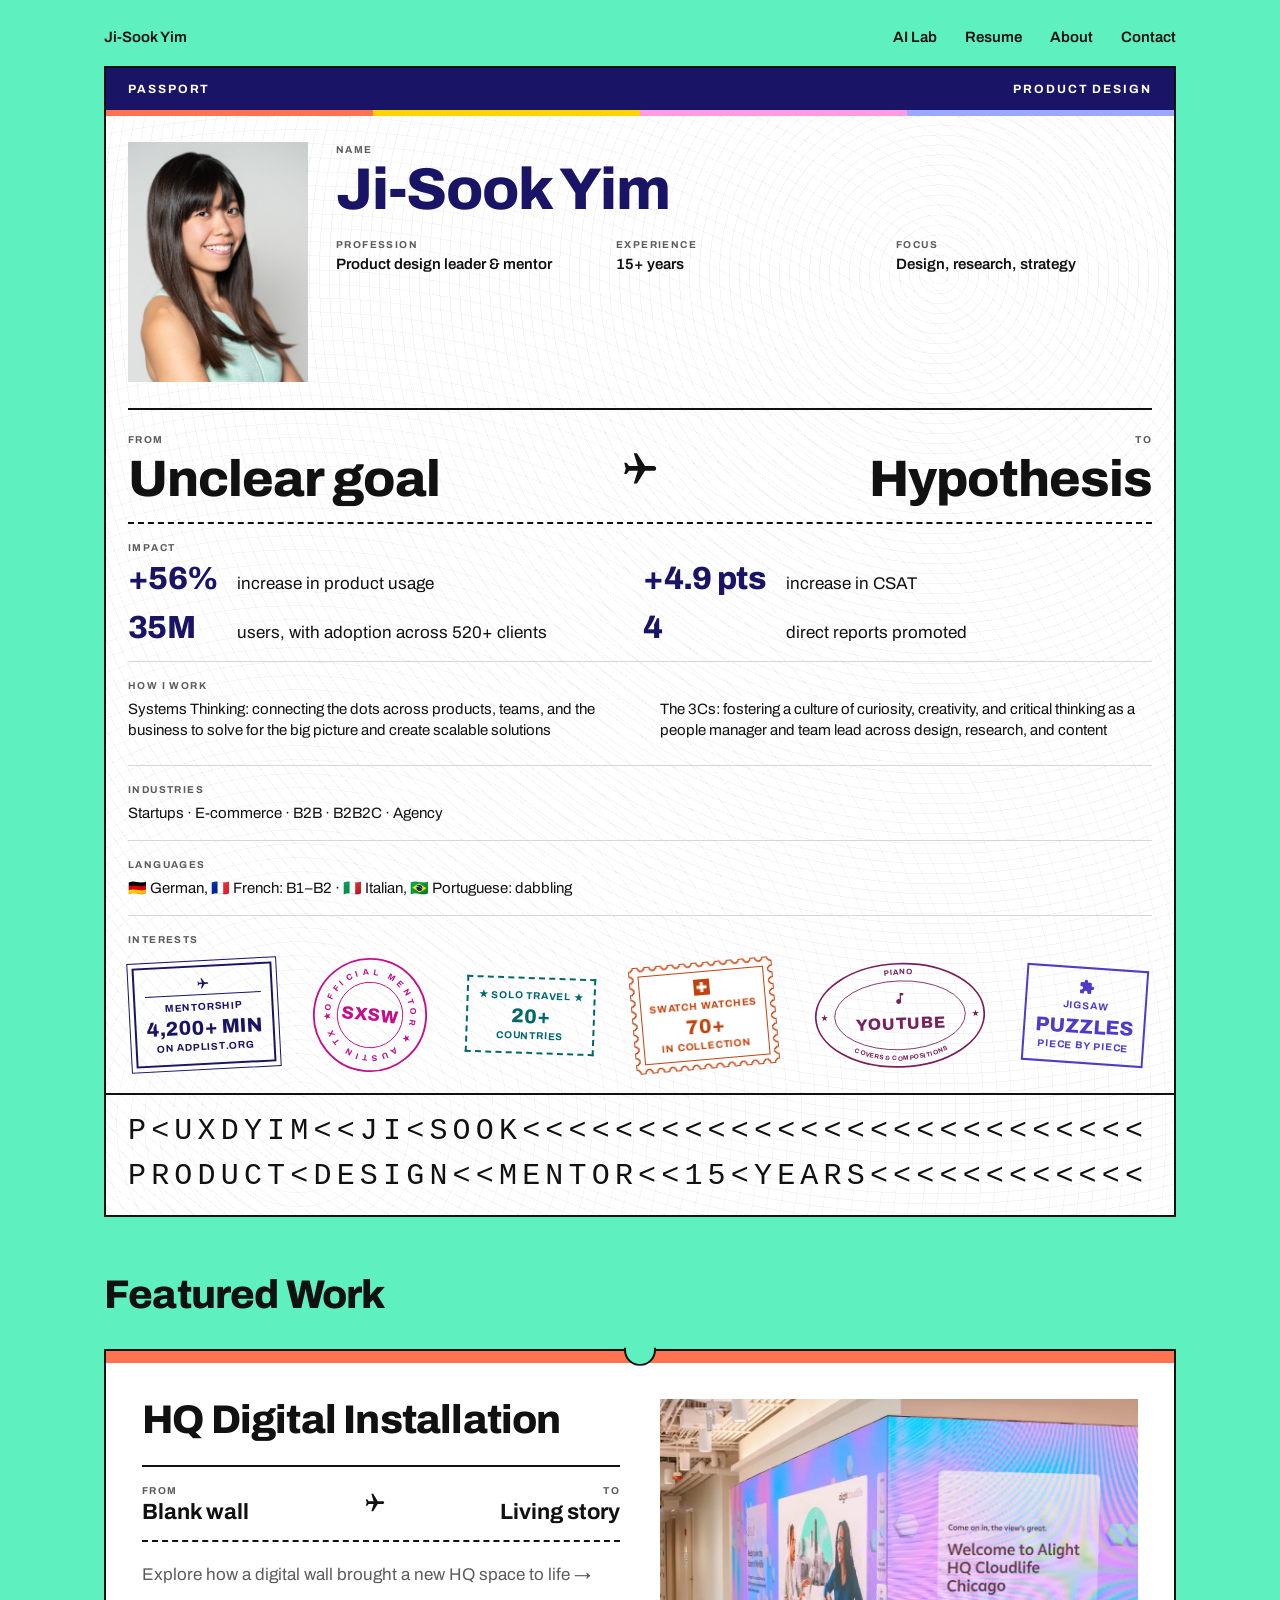
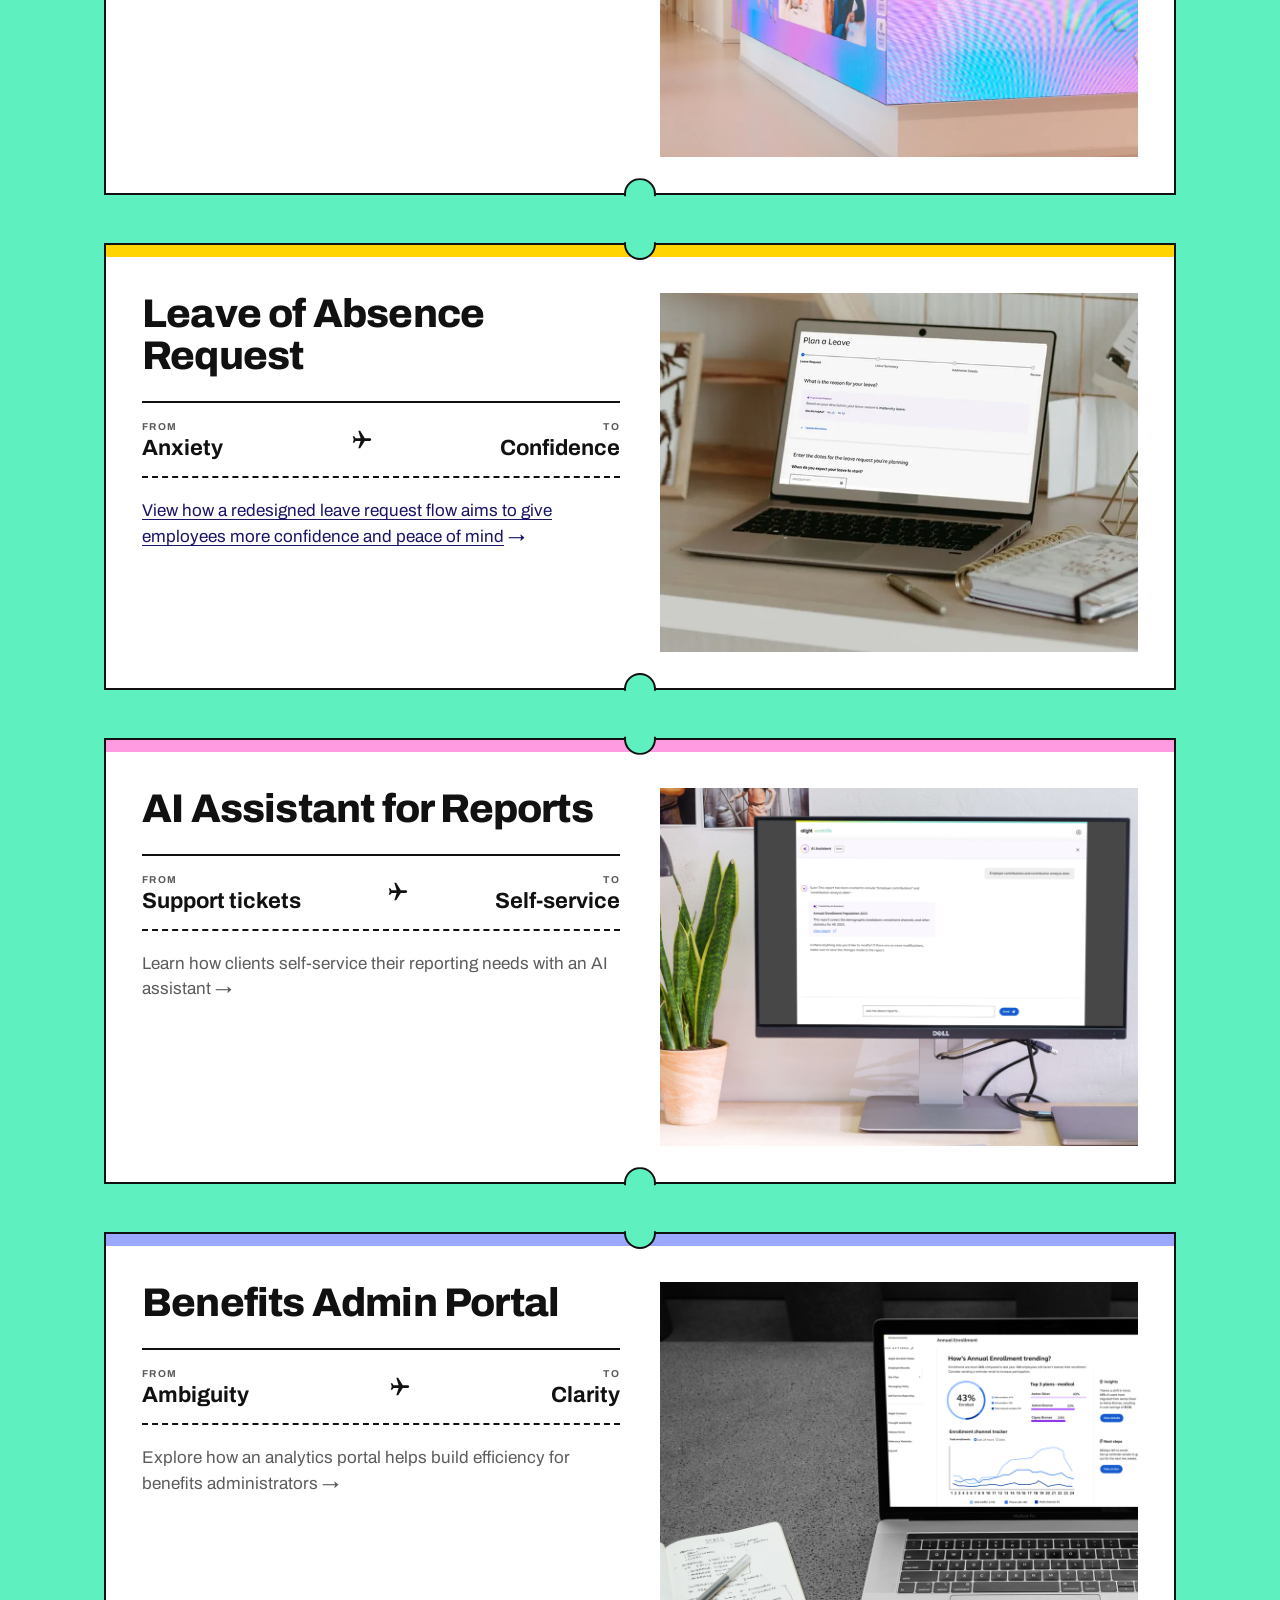
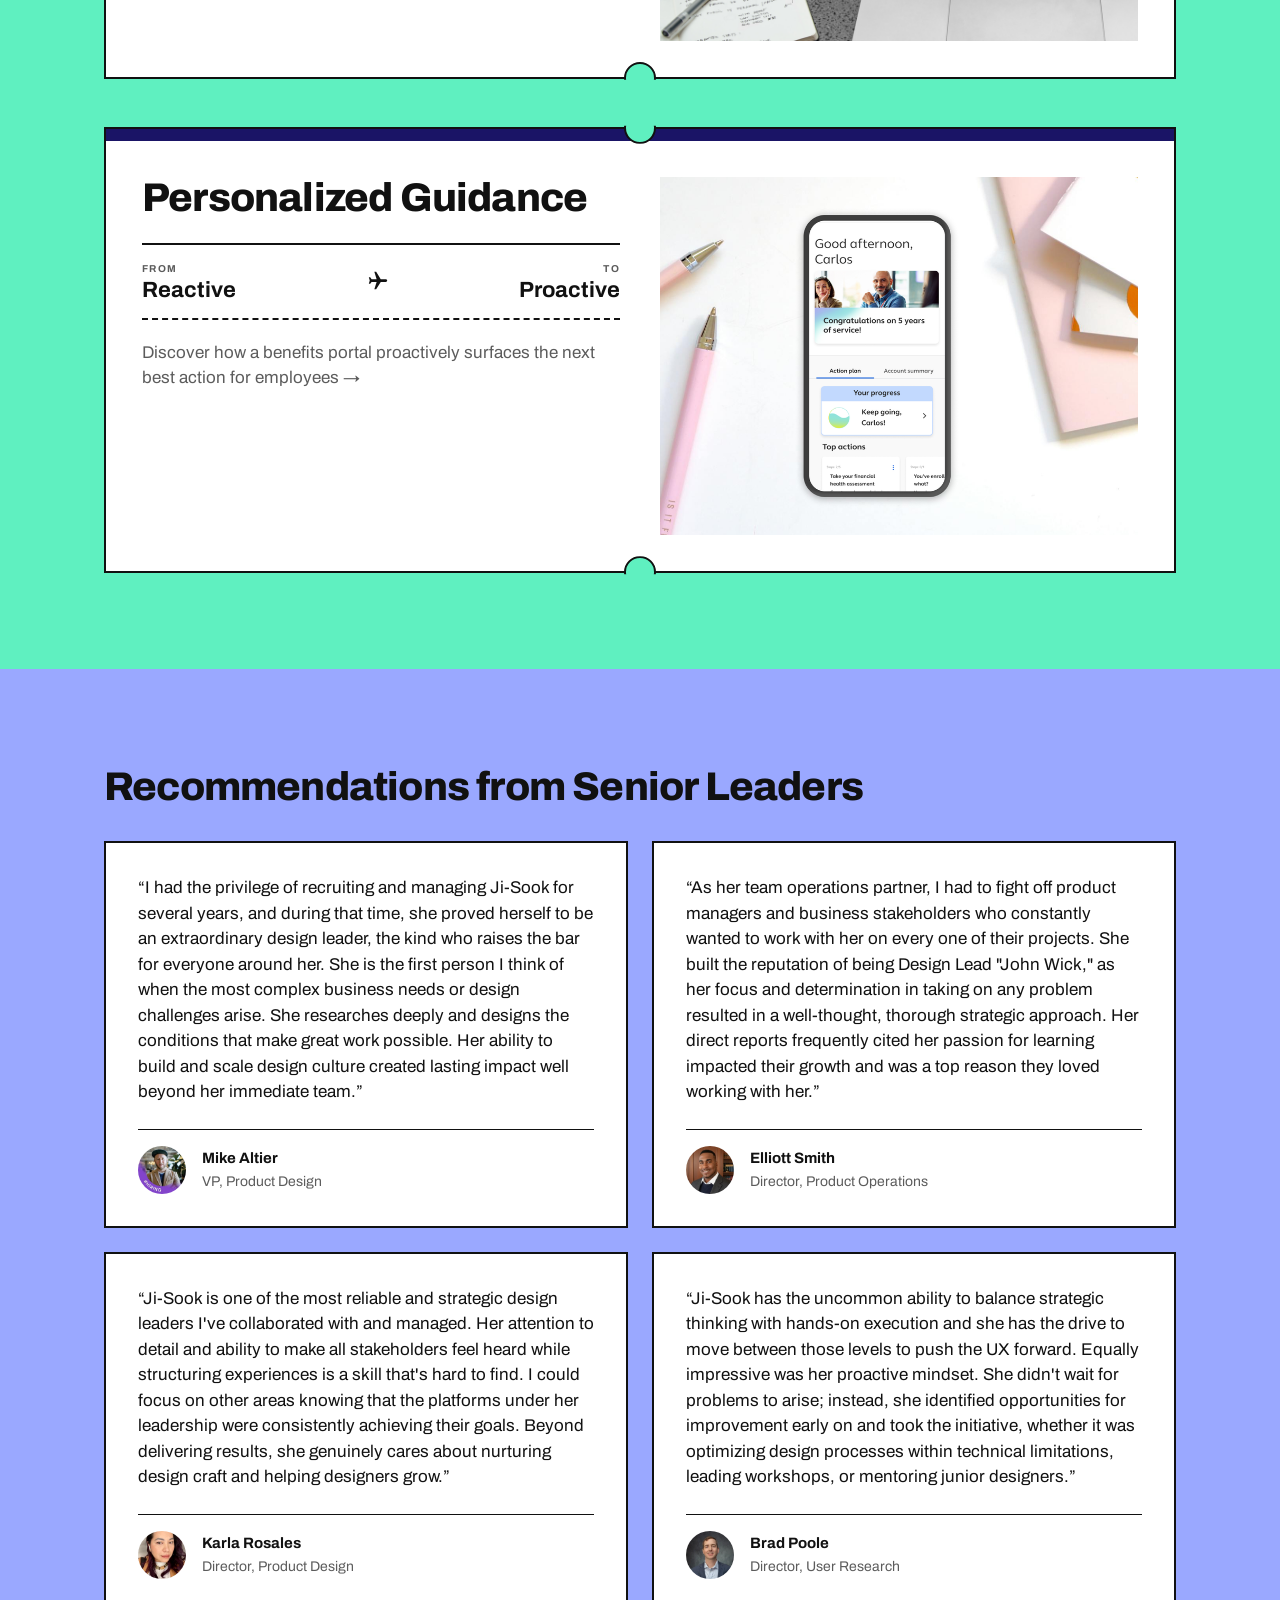
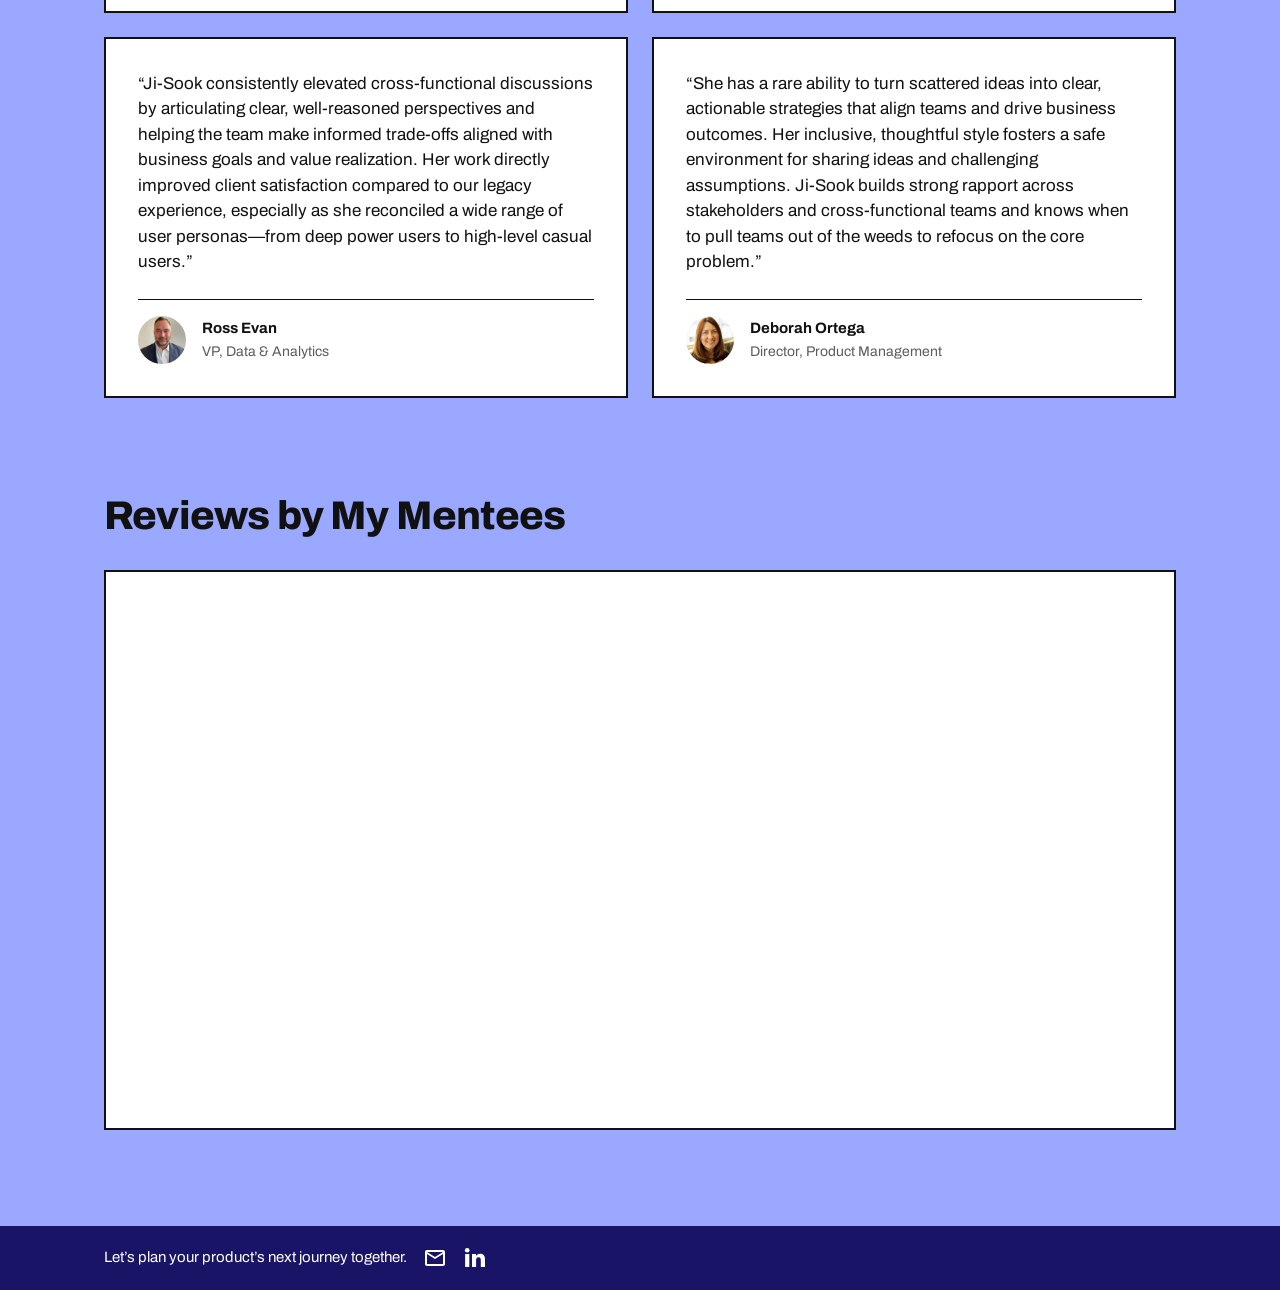
==== index.html @ a165e3b1 "Add Swiss index case study template with Leave of Absence page - Reusable template: one content file" ====
<!DOCTYPE html>
<html lang="en">
<head>
<meta charset="utf-8">
<meta name="viewport" content="width=device-width, initial-scale=1">
<title>Ji-Sook Yim | Product &amp; UX Design</title>
<link rel="preconnect" href="https://fonts.gstatic.com" crossorigin>
<link href="https://fonts.googleapis.com/css2?family=Archivo:wdth,wght@62..125,400..800&family=Caveat:wght@600;700&display=swap" rel="stylesheet">
<link rel="stylesheet" href="components/site.css?v=b699b522">
<link rel="stylesheet" href="components/boarding-pass.css?v=f0302952">
<link rel="stylesheet" href="components/hero.css?v=90e08546">
<link rel="stylesheet" href="components/passport.css?v=381f64b3">
<link rel="stylesheet" href="components/recommendation.css?v=5071fd78">
<link rel="stylesheet" href="components/stamp-postcards.css?v=e196f2e1">
<link rel="stylesheet" href="components/theme-departure-board.css?v=6ac6075b">
</head>
<body>

<header class="site-nav">
  <a class="site-name" href="index.html">Ji-Sook Yim</a>
  <nav>
    <ul>
      <li><a href="#">AI Lab</a></li>
      <li><a href="#">Resume</a></li>
      <li><a href="#">About</a></li>
      <li><a href="#">Contact</a></li>
    </ul>
  </nav>
</header>

<main>

  <div class="page-width">

<section class="passport" aria-label="Passport">
    <div class="pp-head"><span>Passport</span><span>Product design</span></div>

    <div class="pp-top">
      <img class="photo" src="assets/headshot.jpg" alt="Ji-Sook Yim">

      <div class="pp-data">
        <p class="fk">Name</p>
        <p class="name">Ji-Sook Yim</p>
        <dl class="pp-grid">
          <div><dt class="fk">Profession</dt><dd>Product design leader &amp; mentor</dd></div>
          <div><dt class="fk">Experience</dt><dd>15+ years</dd></div>
          <div><dt class="fk">Focus</dt><dd>Design, research, strategy</dd></div>
        </dl>
      </div>
    </div>

    <div class="journey">
      <div class="jp">
        <p class="jk">From</p>
        <div class="cycle" data-cycle>
          <span class="is-active">Unclear goal</span>
          <span>Feature bloat</span>
          <span>Ambiguity</span>
        </div>
      </div>
      <div class="jarrow" aria-hidden="true"><svg class="plane" viewBox="0 0 24 24" width="1em" height="1em" fill="currentColor" focusable="false"><path transform="rotate(90 12 12)" d="M21 16v-2l-8-5V3.5c0-.83-.67-1.5-1.5-1.5S10 2.67 10 3.5V9l-8 5v2l8-2.5V19l-2 1.5V22l3.5-1 3.5 1v-1.5L13 19v-5.5l8 2.5z"/></svg></div>
      <div class="jp to">
        <p class="jk">To</p>
        <div class="cycle" data-cycle>
          <span class="is-active">Hypothesis</span>
          <span>Simplicity</span>
          <span>Clarity</span>
        </div>
      </div>
    </div>

    <div class="pp-fields">
      <div class="field">
        <p class="fk">Impact</p>
        <ul class="impact">
          <li><span class="im-num">+56%</span><span class="im-text">increase in product usage</span></li>
          <li><span class="im-num">+4.9<span aria-hidden="true"> pts</span></span><span class="im-text"><span class="sr-only">percentage points </span>increase in CSAT</span></li>
          <li><span class="im-num">35M</span><span class="im-text">users, with adoption across 520+ clients</span></li>
          <li><span class="im-num">4</span><span class="im-text">direct reports promoted</span></li>
        </ul>
      </div>
      <div class="field">
        <p class="fk">How I work</p>
        <ul class="fl">
          <li>Systems Thinking: connecting the dots across products, teams, and the business to solve for the big picture and create scalable solutions</li>
          <li>The 3Cs: fostering a culture of curiosity, creativity, and critical thinking as a people manager and team lead across design, research, and content</li>
        </ul>
      </div>
      <div class="field">
        <p class="fk">Industries</p>
        <p class="fv">Startups · E-commerce · B2B · B2B2C · Agency</p>
      </div>
      <div class="field">
        <p class="fk">Languages</p>
        <p class="fv">🇩🇪 German, 🇫🇷 French: B1–B2 · 🇮🇹 Italian, 🇧🇷 Portuguese: dabbling</p>
      </div>
      <div class="field">
        <p class="fk">Interests</p>
        <ul class="stamps">
          <li class="stamp stamp-framed" data-stamp="mentorship"><span class="stamp-top" aria-hidden="true"><svg class="plane" viewBox="0 0 24 24" width="1em" height="1em" fill="currentColor" focusable="false"><path transform="rotate(90 12 12)" d="M21 16v-2l-8-5V3.5c0-.83-.67-1.5-1.5-1.5S10 2.67 10 3.5V9l-8 5v2l8-2.5V19l-2 1.5V22l3.5-1 3.5 1v-1.5L13 19v-5.5l8 2.5z"/></svg></span>Mentorship<strong>4,200+ min</strong>on ADPList.org</li>
          <li class="stamp stamp-seal" data-stamp="sxsw">
            <span class="sr-only">Official SXSW mentor</span>
            <svg viewBox="0 0 124 124" aria-hidden="true" focusable="false">
              <circle cx="62" cy="62" r="60" fill="none" stroke="currentColor" stroke-width="2"/>
              <circle cx="62" cy="62" r="35" fill="none" stroke="currentColor" stroke-width="1"/>
              <path id="sxsw-arc" fill="none" d="M62,62 m-43,0 a43,43 0 1,1 86,0 a43,43 0 1,1 -86,0"/>
              <text class="seal-arc"><textPath href="#sxsw-arc" textLength="268" lengthAdjust="spacing">OFFICIAL MENTOR ★ AUSTIN TX ★ </textPath></text>
              <text class="seal-main" x="62" y="68" text-anchor="middle">SXSW</text>
            </svg>
          </li>
          <li class="stamp stamp-dashed" data-stamp="solo"><span class="nowrap"><span aria-hidden="true">★ </span>Solo travel<span aria-hidden="true"> ★</span></span><strong>20+</strong>countries</li>
          <li class="stamp stamp-postage" data-stamp="swatch"><span class="postage-paper"><span class="postage-inner"><span class="stamp-icon" aria-hidden="true"><svg class="swiss-flag" viewBox="0 0 32 32" width="1em" height="1em" focusable="false"><rect width="32" height="32" fill="currentColor"/><rect x="13" y="6" width="6" height="20" fill="#FFFFFF"/><rect x="6" y="13" width="20" height="6" fill="#FFFFFF"/></svg></span>Swatch watches<strong>70+</strong>in collection</span></span></li>
          <li class="stamp stamp-oval" data-stamp="piano">
            <span class="sr-only">Piano: YouTube covers &amp; compositions</span>
            <svg viewBox="0 0 200 124" aria-hidden="true" focusable="false">
              <ellipse cx="100" cy="62" rx="98" ry="60" fill="none" stroke="currentColor" stroke-width="2"/>
              <ellipse cx="100" cy="62" rx="76" ry="40" fill="none" stroke="currentColor" stroke-width="1"/>
              <path id="piano-arc-top" fill="none" d="M16,62 A84,47.5 0 0,1 184,62"/>
              <path id="piano-arc-bottom" fill="none" d="M12,62 A88,52.5 0 0,0 188,62"/>
              <text class="seal-arc"><textPath href="#piano-arc-top" startOffset="50%" text-anchor="middle">PIANO</textPath></text>
              <text class="seal-arc seal-arc-small"><textPath href="#piano-arc-bottom" startOffset="50%" text-anchor="middle">COVERS &amp; COMPOSITIONS</textPath></text>
              <text class="seal-star" x="12" y="65.5" text-anchor="middle">★</text>
              <text class="seal-star" x="188" y="65.5" text-anchor="middle">★</text>
              <path transform="translate(92 34) scale(0.7)" fill="currentColor" d="M12 3v10.55c-.59-.34-1.27-.55-2-.55-2.21 0-4 1.79-4 4s1.79 4 4 4 4-1.79 4-4V7h4V3h-6z"/>
              <text class="seal-main" x="100" y="78" text-anchor="middle">YOUTUBE</text>
            </svg>
          </li>
          <!-- Puzzle icon: Material Icons "extension" (Apache 2.0). -->
          <li class="stamp stamp-jigsaw" data-stamp="jigsaw"><span class="stamp-icon" aria-hidden="true"><svg viewBox="0 0 24 24" width="1em" height="1em" fill="currentColor" focusable="false"><path d="M20.5 11H19V7c0-1.1-.9-2-2-2h-4V3.5C13 2.12 11.88 1 10.5 1S8 2.12 8 3.5V5H4c-1.1 0-1.99.9-1.99 2v3.8H3.5c1.49 0 2.7 1.21 2.7 2.7s-1.21 2.7-2.7 2.7H2V20c0 1.1.9 2 2 2h3.8v-1.5c0-1.49 1.21-2.7 2.7-2.7 1.49 0 2.7 1.21 2.7 2.7V22H17c1.1 0 2-.9 2-2v-4h1.5c1.38 0 2.5-1.12 2.5-2.5S21.88 11 20.5 11z"/></svg></span>Jigsaw<strong>Puzzles</strong>piece by piece</li>
        </ul>
      </div>
    </div>

    <p class="mrz" aria-hidden="true">P&lt;UXDYIM&lt;&lt;JI&lt;SOOK&lt;&lt;&lt;&lt;&lt;&lt;&lt;&lt;&lt;&lt;&lt;&lt;&lt;&lt;&lt;&lt;&lt;&lt;&lt;&lt;&lt;&lt;&lt;&lt;&lt;&lt;&lt;
PRODUCT&lt;DESIGN&lt;&lt;MENTOR&lt;&lt;15&lt;YEARS&lt;&lt;&lt;&lt;&lt;&lt;&lt;&lt;&lt;&lt;&lt;&lt;</p>

  </section>


  <section class="projects">
    <h2>Featured Work</h2>
    <div class="ticket-grid">
      <article class="boarding-pass">
        <h3 class="bp-title">HQ Digital Installation</h3>
        <div class="bp-route">
          <div class="bp-point"><p class="bp-k">From</p><p class="bp-v">Blank wall</p></div>
          <div class="bp-arrow" aria-hidden="true"><svg class="plane" viewBox="0 0 24 24" width="1em" height="1em" fill="currentColor" focusable="false"><path transform="rotate(90 12 12)" d="M21 16v-2l-8-5V3.5c0-.83-.67-1.5-1.5-1.5S10 2.67 10 3.5V9l-8 5v2l8-2.5V19l-2 1.5V22l3.5-1 3.5 1v-1.5L13 19v-5.5l8 2.5z"/></svg></div>
          <div class="bp-point bp-to"><p class="bp-k">To</p><p class="bp-v">Living story</p></div>
        </div>
        <p class="bp-cta">Explore how a digital wall brought a new HQ space to <span class="bp-cta-end">life<span class="bp-cta-arrow" aria-hidden="true">→</span></span></p>
        <span class="bp-stub" aria-hidden="true"></span>
        <img class="bp-image" src="assets/case-studies/hq-digital-installation.webp" alt="HQ Digital Installation cover image">
      </article>


      <article class="boarding-pass">
        <h3 class="bp-title">Leave of Absence Request</h3>
        <div class="bp-route">
          <div class="bp-point"><p class="bp-k">From</p><p class="bp-v">Anxiety</p></div>
          <div class="bp-arrow" aria-hidden="true"><svg class="plane" viewBox="0 0 24 24" width="1em" height="1em" fill="currentColor" focusable="false"><path transform="rotate(90 12 12)" d="M21 16v-2l-8-5V3.5c0-.83-.67-1.5-1.5-1.5S10 2.67 10 3.5V9l-8 5v2l8-2.5V19l-2 1.5V22l3.5-1 3.5 1v-1.5L13 19v-5.5l8 2.5z"/></svg></div>
          <div class="bp-point bp-to"><p class="bp-k">To</p><p class="bp-v">Confidence</p></div>
        </div>
        <a class="bp-cta" href="leave-of-absence-request/">View how a redesigned leave request flow aims to give employees more confidence and peace of <span class="bp-cta-end">mind<span class="bp-cta-arrow" aria-hidden="true">→</span></span></a>
        <span class="bp-stub" aria-hidden="true"></span>
        <img class="bp-image" src="assets/case-studies/leave-of-absence-request.webp" alt="Leave of Absence Request cover image">
      </article>


      <article class="boarding-pass">
        <h3 class="bp-title">AI Assistant for Reports</h3>
        <div class="bp-route">
          <div class="bp-point"><p class="bp-k">From</p><p class="bp-v">Support tickets</p></div>
          <div class="bp-arrow" aria-hidden="true"><svg class="plane" viewBox="0 0 24 24" width="1em" height="1em" fill="currentColor" focusable="false"><path transform="rotate(90 12 12)" d="M21 16v-2l-8-5V3.5c0-.83-.67-1.5-1.5-1.5S10 2.67 10 3.5V9l-8 5v2l8-2.5V19l-2 1.5V22l3.5-1 3.5 1v-1.5L13 19v-5.5l8 2.5z"/></svg></div>
          <div class="bp-point bp-to"><p class="bp-k">To</p><p class="bp-v">Self-service</p></div>
        </div>
        <p class="bp-cta">Learn how clients self-service their reporting needs with an AI <span class="bp-cta-end">assistant<span class="bp-cta-arrow" aria-hidden="true">→</span></span></p>
        <span class="bp-stub" aria-hidden="true"></span>
        <img class="bp-image" src="assets/case-studies/ai-assistant-for-reports.webp" alt="AI Assistant for Reports cover image">
      </article>


      <article class="boarding-pass">
        <h3 class="bp-title">Benefits Admin Portal</h3>
        <div class="bp-route">
          <div class="bp-point"><p class="bp-k">From</p><p class="bp-v">Ambiguity</p></div>
          <div class="bp-arrow" aria-hidden="true"><svg class="plane" viewBox="0 0 24 24" width="1em" height="1em" fill="currentColor" focusable="false"><path transform="rotate(90 12 12)" d="M21 16v-2l-8-5V3.5c0-.83-.67-1.5-1.5-1.5S10 2.67 10 3.5V9l-8 5v2l8-2.5V19l-2 1.5V22l3.5-1 3.5 1v-1.5L13 19v-5.5l8 2.5z"/></svg></div>
          <div class="bp-point bp-to"><p class="bp-k">To</p><p class="bp-v">Clarity</p></div>
        </div>
        <p class="bp-cta">Explore how an analytics portal helps build efficiency for benefits <span class="bp-cta-end">administrators<span class="bp-cta-arrow" aria-hidden="true">→</span></span></p>
        <span class="bp-stub" aria-hidden="true"></span>
        <img class="bp-image" src="assets/case-studies/benefits-admin-portal.webp" alt="Benefits Admin Portal cover image">
      </article>


      <article class="boarding-pass">
        <h3 class="bp-title">Personalized Guidance</h3>
        <div class="bp-route">
          <div class="bp-point"><p class="bp-k">From</p><p class="bp-v">Reactive</p></div>
          <div class="bp-arrow" aria-hidden="true"><svg class="plane" viewBox="0 0 24 24" width="1em" height="1em" fill="currentColor" focusable="false"><path transform="rotate(90 12 12)" d="M21 16v-2l-8-5V3.5c0-.83-.67-1.5-1.5-1.5S10 2.67 10 3.5V9l-8 5v2l8-2.5V19l-2 1.5V22l3.5-1 3.5 1v-1.5L13 19v-5.5l8 2.5z"/></svg></div>
          <div class="bp-point bp-to"><p class="bp-k">To</p><p class="bp-v">Proactive</p></div>
        </div>
        <p class="bp-cta">Discover how a benefits portal proactively surfaces the next best action for <span class="bp-cta-end">employees<span class="bp-cta-arrow" aria-hidden="true">→</span></span></p>
        <span class="bp-stub" aria-hidden="true"></span>
        <img class="bp-image" src="assets/case-studies/personalized-guidance.webp" alt="Personalized Guidance cover image">
      </article>

    </div>
  </section>

  </div>

  <div class="band-grey">
  <div class="page-width">

  <section class="testimonials">
    <h2>Recommendations from Senior Leaders</h2>
    <div class="rec-grid">
      <figure class="rec-card">
        <blockquote class="rec-quote"><p>“I had the privilege of recruiting and managing Ji-Sook for several years, and during that time, she proved herself to be an extraordinary design leader, the kind who raises the bar for everyone around her. She is the first person I think of when the most complex business needs or design challenges arise. She researches deeply and designs the conditions that make great work possible. Her ability to build and scale design culture created lasting impact well beyond her immediate team.”</p></blockquote>
        <figcaption class="rec-meta">
          <img class="rec-avatar" src="assets/recommendations/mike-altier.webp" alt="Mike Altier">
          <div>
            <p class="rec-name">Mike Altier</p>
            <p class="rec-title">VP, Product Design</p>
          </div>
        </figcaption>
      </figure>


      <figure class="rec-card">
        <blockquote class="rec-quote"><p>“As her team operations partner, I had to fight off product managers and business stakeholders who constantly wanted to work with her on every one of their projects. She built the reputation of being Design Lead &quot;John Wick,&quot; as her focus and determination in taking on any problem resulted in a well-thought, thorough strategic approach. Her direct reports frequently cited her passion for learning impacted their growth and was a top reason they loved working with her.”</p></blockquote>
        <figcaption class="rec-meta">
          <img class="rec-avatar" src="assets/recommendations/elliott-smith.webp" alt="Elliott Smith">
          <div>
            <p class="rec-name">Elliott Smith</p>
            <p class="rec-title">Director, Product Operations</p>
          </div>
        </figcaption>
      </figure>


      <figure class="rec-card">
        <blockquote class="rec-quote"><p>“Ji-Sook is one of the most reliable and strategic design leaders I've collaborated with and managed. Her attention to detail and ability to make all stakeholders feel heard while structuring experiences is a skill that's hard to find. I could focus on other areas knowing that the platforms under her leadership were consistently achieving their goals. Beyond delivering results, she genuinely cares about nurturing design craft and helping designers grow.”</p></blockquote>
        <figcaption class="rec-meta">
          <img class="rec-avatar" src="assets/recommendations/karla-rosales.webp" alt="Karla Rosales">
          <div>
            <p class="rec-name">Karla Rosales</p>
            <p class="rec-title">Director, Product Design</p>
          </div>
        </figcaption>
      </figure>


      <figure class="rec-card">
        <blockquote class="rec-quote"><p>“Ji-Sook has the uncommon ability to balance strategic thinking with hands-on execution and she has the drive to move between those levels to push the UX forward. Equally impressive was her proactive mindset. She didn't wait for problems to arise; instead, she identified opportunities for improvement early on and took the initiative, whether it was optimizing design processes within technical limitations, leading workshops, or mentoring junior designers.”</p></blockquote>
        <figcaption class="rec-meta">
          <img class="rec-avatar" src="assets/recommendations/brad-poole.webp" alt="Brad Poole">
          <div>
            <p class="rec-name">Brad Poole</p>
            <p class="rec-title">Director, User Research</p>
          </div>
        </figcaption>
      </figure>


      <figure class="rec-card">
        <blockquote class="rec-quote"><p>“Ji-Sook consistently elevated cross-functional discussions by articulating clear, well-reasoned perspectives and helping the team make informed trade-offs aligned with business goals and value realization. Her work directly improved client satisfaction compared to our legacy experience, especially as she reconciled a wide range of user personas—from deep power users to high-level casual users.”</p></blockquote>
        <figcaption class="rec-meta">
          <img class="rec-avatar" src="assets/recommendations/ross-evan.webp" alt="Ross Evan">
          <div>
            <p class="rec-name">Ross Evan</p>
            <p class="rec-title">VP, Data &amp; Analytics</p>
          </div>
        </figcaption>
      </figure>


      <figure class="rec-card">
        <blockquote class="rec-quote"><p>“She has a rare ability to turn scattered ideas into clear, actionable strategies that align teams and drive business outcomes. Her inclusive, thoughtful style fosters a safe environment for sharing ideas and challenging assumptions. Ji-Sook builds strong rapport across stakeholders and cross-functional teams and knows when to pull teams out of the weeds to refocus on the core problem.”</p></blockquote>
        <figcaption class="rec-meta">
          <img class="rec-avatar" src="assets/recommendations/deborah-ortega.webp" alt="Deborah Ortega">
          <div>
            <p class="rec-name">Deborah Ortega</p>
            <p class="rec-title">Director, Product Management</p>
          </div>
        </figcaption>
      </figure>

    </div>
  </section>

  <section class="testimonials mentee-reviews">
    <h2>Reviews by My Mentees</h2>
    <!-- Temporary: ADPList's own widget. Its inside can't be styled (it's another site's page);
         only the frame matches the design system. Plan: replace with hand-picked review cards. -->
    <div class="adplist-frame">
      <iframe src="https://adplist.org/widgets/reviews?src=ji-sook-yim" title="Mentee reviews on ADPList" loading="lazy"></iframe>
    </div>
  </section>

  </div>
  </div>

</main>

<footer class="site-footer">
  <div class="footer-inner">
    <p class="footer-line">Let’s plan your product’s next journey together.</p>
    <ul class="footer-links">
      <li><a href="mailto:yim.jisook@gmail.com" aria-label="Email Ji-Sook"><svg viewBox="0 0 24 24" width="1em" height="1em" fill="currentColor" aria-hidden="true" focusable="false"><path d="M20 4H4c-1.1 0-2 .9-2 2v12c0 1.1.9 2 2 2h16c1.1 0 2-.9 2-2V6c0-1.1-.9-2-2-2zm0 14H4V8l8 5 8-5v10zm-8-7L4 6h16l-8 5z"/></svg></a></li>
      <li><a href="https://www.linkedin.com/in/jisookyim/" target="_blank" rel="noopener" aria-label="Ji-Sook on LinkedIn (opens in a new tab)"><svg viewBox="0 0 24 24" width="1em" height="1em" fill="currentColor" aria-hidden="true" focusable="false"><circle cx="4.2" cy="4.2" r="2.3"/><rect x="2.1" y="8" width="4.2" height="13"/><path d="M9 8h4v1.9c.6-1.1 2-2.2 4.1-2.2 4 0 4.9 2.6 4.9 6V21h-4.2v-6.4c0-1.6-.1-3.4-2.2-3.4-2.2 0-2.5 1.6-2.5 3.3V21H9z"/></svg></a></li>
    </ul>
  </div>
</footer>

<script src="components/hero.js?v=4eb4ec81" defer></script>
<script src="components/passport.js?v=36e1f465" defer></script>
<script type="application/json" id="stamp-data">{"mentorship":{"open_label":"Open Mentorship postcards","link":{"text":"See my ADPList profile","href":"https://adplist.org/mentors/ji-sook-yim"},"cards":[{"type":"quote","quote":"I left the session feeling much clearer and encouraged about my next steps. Highly recommend talking to her if you’re navigating the UX field or feeling stressed about your career search.","name":"Kiyo Yang","title":"UX Designer, HungerRush","sign":"Kiyo","mark":"ADPLIST"},{"type":"quote","quote":"After listening to my unique situation, she had various ideas to help me increase my influence within my design team and across my organization.","name":"Eric Wagner","title":"Senior Product Designer, Thrive Global","sign":"Eric","mark":"ADPLIST"},{"type":"quote","quote":"She was incredibly helpful in reviewing my resume and providing a fresh perspective on how to stand out in the current market.","name":"Kuo-Chen (Kacy) Jung","title":"UX design student, Design Lab","sign":"Kacy","mark":"ADPLIST"},{"type":"quote","quote":"She has exceptional communication skills and deep subject knowledge and the structured approach to the session and review made the session incredibly valuable to me.","name":"Hammad Javaid","title":"UX Student, Purdue","sign":"Hammad","mark":"ADPLIST"}]},"sxsw":{"open_label":"Open SXSW postcards","cards":[{"type":"photo","src":"assets/stamps/sxsw-01.webp","alt":"Ji-Sook wearing a SXSW 2025 lanyard beside a table sign reading Interactive and Convergence Mentor","caption":"SXSW 2025, Interactive & Convergence Mentor","mark":"SXSW","note":"Table 7, tea in hand, ready to mentor."},{"type":"photo","src":"assets/stamps/sxsw-02.webp","alt":"Ji-Sook at a table with a SXSW 2026 sign reading Innovation Mentors","caption":"SXSW 2026, Innovation Mentor","mark":"SXSW","note":"Back again! Table 2 this year."}]},"solo":{"open_label":"Open Solo travel postcards","cards":[{"type":"photo","src":"assets/stamps/travel-01.webp","alt":"Ji-Sook holding a Swiss flag in the snow at Jungfraujoch, with mountains behind","caption":"Jungfraujoch, Switzerland","mark":"JUNGFRAU","note":"Made it to the Top of Europe. Bundle up!"},{"type":"photo","src":"assets/stamps/travel-02.webp","alt":"Ji-Sook sitting on a boulder during a mountain hike, with pine trees and a rocky peak behind","caption":"South Lake Tahoe, CA","mark":"TAHOE","note":"Found the perfect rock for a break."},{"type":"photo","src":"assets/stamps/travel-03.webp","alt":"Ji-Sook in a pale blue dress beside a pond and a traditional Korean pavilion","caption":"Seoul, Korea","mark":"SEOUL","note":"Fall colors by the pond."},{"type":"photo","src":"assets/stamps/travel-04.webp","alt":"Ji-Sook in a patterned scarf in front of old brick and stone ruins","caption":"Düsseldorf, Germany","mark":"DÜSSELDORF","note":"Exploring the imperial palace ruins."},{"type":"photo","src":"assets/stamps/travel-05.webp","alt":"Ji-Sook in a colorful top in front of a large domed terracotta church","caption":"Bologna, Italy","mark":"BOLOGNA","note":"San Luca after a 1-hour uphill walk."},{"type":"photo","src":"assets/stamps/travel-06.webp","alt":"Ji-Sook smiling in a maroon jacket above a lake with icebergs, a glacier and green mountains in Chugach National Forest","caption":"Seward, Alaska","mark":"SEWARD","note":"Had no idea the glaciers were so blue!"}]},"swatch":{"open_label":"Open Swatch postcards","cards":[{"type":"photo","src":"assets/stamps/swatch-02.webp","alt":"Dozens of colorful Swatch watches pinned in rows on a cork board","caption":"The Cork Board","mark":"SWATCH","note":"Running out of space."},{"type":"photo","src":"assets/stamps/swatch-01.webp","alt":"A shelf of boxed art and travel Swatch watches, with more watches laid out in front","caption":"The Art & Travel Shelf","mark":"SWATCH","note":"Bought a bookshelf to display more Swatches."}]},"piano":{"open_label":"Open Piano videos","link":{"text":"See my YouTube channel","href":"https://www.youtube.com/@JiSookYim"},"cards":[{"type":"video","id":"_chJXBZL-HQ","title":"If the Music from Squid Games Were Unnecessarily Dramatic","poster":"https://i.ytimg.com/vi/_chJXBZL-HQ/hqdefault.jpg","mark":"PIANO","note":"Squid Game, but unnecessarily dramatic.","caption":"Squid Game Cover"},{"type":"video","id":"TF-0oq9ELRo","title":"Muse - Thought Contagion Piano Duet Cover (+9 More Muse Songs)","poster":"https://i.ytimg.com/vi/TF-0oq9ELRo/hqdefault.jpg","mark":"PIANO","note":"A piano duet with myself, 10 Muse songs.","caption":"Muse Piano Duet"},{"type":"video","id":"hhZQkEef_lk","title":"Can't Help Falling in Love x Whatever You Like x The Real Slim Shady","poster":"https://i.ytimg.com/vi/hhZQkEef_lk/hqdefault.jpg","mark":"PIANO","note":"Three songs that should not work together.","caption":"Elvis x T.I. x Eminem Mashup"}]},"jigsaw":{"open_label":"Open Jigsaw puzzle postcards","link":{"text":"See my puzzles on Instagram","href":"https://www.instagram.com/last3puzzlepieces"},"cards":[{"type":"photo","src":"assets/stamps/jigsaw-04.webp","alt":"Finished jigsaw puzzle showing rows of colorful toy minifigures","mark":"JIGSAW","note":"Spot your favorite minifigure.","caption":"LEGO Minifigures, 1000 pieces"},{"type":"photo","src":"assets/stamps/jigsaw-01.webp","alt":"Finished all-gold jigsaw puzzle with pieces arranged in circles","mark":"JIGSAW","note":"All gold. One of my hardest puzzles ever.","caption":"Krypt Gold, 631 pieces"},{"type":"photo","src":"assets/stamps/jigsaw-05.webp","alt":"Finished jigsaw puzzle shaped like a head in profile, filled with people doing yoga by a waterfall","mark":"JIGSAW","note":"A meditative puzzling experience.","caption":"Mental Wealth Collection 03, 1064 pieces"},{"type":"photo","src":"assets/stamps/jigsaw-02.webp","alt":"Finished jigsaw puzzle of an Art Deco painting of a woman in a green dress and white hat","mark":"JIGSAW","note":"Experiencing art up-close through a puzzle.","caption":"Young Girl in Green, 1000 pieces"},{"type":"photo","src":"assets/stamps/jigsaw-03.webp","alt":"Finished University of Chicago alumni jigsaw puzzle showing a grid of campus doorways","mark":"JIGSAW","note":"Walking down memory lane.","caption":"The University of Chicago Doors, 1000 pieces"}]}}</script>
<script src="components/stamp-postcards.js?v=2ea26882" defer></script>
</body>
</html>
---- components/site.css ----
/* Homepage base styles. Colors come from DESIGN.md. Shared by every page. */

:root {
  --ink: #111111;
  --paper: #FFFFFF;
  --grey: #ECECEC;
  --muted: #5C5C5C;
  --red: #E30613;
}

* { box-sizing: border-box; }

body {
  margin: 0;
  background: var(--paper);
  color: var(--ink);
  font-family: Archivo, Helvetica, Arial, sans-serif;
  font-size: 17px;
  line-height: 1.5;
}

/* content width. Color sections sit outside it so their color runs edge to edge. */
.page-width, .site-nav {
  max-width: 1120px;
  margin: 0 auto;
  padding-left: 24px;
  padding-right: 24px;
}

/* nav */
.site-nav {
  display: flex;
  justify-content: space-between;
  align-items: center;
  padding-top: 24px;
  padding-bottom: 16px;
}
.site-name { font-weight: 800; color: var(--ink); text-decoration: none; font-size: 18px; }
.site-nav ul { display: flex; gap: 28px; list-style: none; margin: 0; padding: 0; }
.site-nav a { color: var(--ink); text-decoration: none; font-size: 15px; font-weight: 600; }

/* intro */
.intro { padding: 72px 0 56px; max-width: 760px; }
.eyebrow {
  font-size: 12px;
  font-weight: 700;
  letter-spacing: 0.14em;
  text-transform: uppercase;
  color: var(--red);
  margin: 0 0 16px;
}
.intro h1 {
  font-size: 64px;
  font-weight: 800;
  line-height: 1.02;
  letter-spacing: -0.02em;
  margin: 0 0 24px;
}
.lede { font-size: 19px; color: var(--muted); max-width: 58ch; margin: 0; }

/* strengths */
.strengths {
  display: grid;
  grid-template-columns: repeat(3, 1fr);
  gap: 24px;
  padding: 0 0 72px;
}
.strength { border-top: 2px solid var(--ink); padding-top: 14px; }
.strength h3 { font-size: 22px; font-weight: 700; margin: 0 0 8px; }
.strength p { font-size: 15px; color: var(--muted); margin: 0; }

/* visually hidden, still read by screen readers */
.sr-only {
  position: absolute;
  width: 1px;
  height: 1px;
  padding: 0;
  margin: -1px;
  overflow: hidden;
  clip: rect(0, 0, 0, 0);
  white-space: nowrap;
  border: 0;
}

/* section titles: no rules above them. Sections are separated by space and the grey band,
   so the only lines on the page are the cards' own borders. */
h2 {
  font-size: 40px;
  font-weight: 800;
  line-height: 1.1;
  letter-spacing: -0.02em;
  margin: 0 0 32px;
}

/* projects: tickets in a two-column grid */
.projects { padding-bottom: 96px; }
.ticket-grid {
  display: grid;
  grid-template-columns: 1fr;
  gap: 48px;
}
.ticket-grid .boarding-pass { max-width: none; margin: 0; }

/* testimonials: cards come from components/recommendation.css */
/* color band: groups "what others say" (recommendations + mentee reviews).
   A true full-width section; the .page-width inside it keeps the content aligned. */
.band-grey {
  background: var(--grey);
  padding: 96px 0;
}
.testimonials + .testimonials { margin-top: 96px; }

/* mentee reviews: ADPList embed (temporary). Frame follows DESIGN.md: square, 2px black border, no shadow. */
.adplist-frame {
  width: 100%;
  height: 560px;
  border: 2px solid var(--ink);
  background: var(--paper);
  overflow: hidden;
}
.adplist-frame iframe { display: block; width: 100%; height: 100%; border: 0; }

/* footer bar: slim ink band at the very bottom. One line on the left, email + LinkedIn icons on the right.
   Minimal: regular-weight 15px text, 24 x 24 icons and tap targets, 16px apart, each with a readable name (aria-label). */
.site-footer { background: var(--ink); color: var(--paper); }
.footer-inner {
  max-width: 1120px;
  margin: 0 auto;
  padding: 20px 24px;
  display: flex;
  align-items: center;
  justify-content: flex-start;
  gap: 16px; /* icons sit right after the line */
}
.footer-line { margin: 0; font-size: 15px; font-weight: 400; line-height: 1.4; }
.footer-links { display: flex; gap: 16px; list-style: none; margin: 0; padding: 0; }
.footer-links a {
  display: flex;
  align-items: center;
  justify-content: center;
  width: 24px;
  height: 24px;
  color: var(--paper);
  font-size: 24px; /* icon and tap target are both 24 x 24, with 16px between targets */
  transition: color .2s ease;
}
.footer-links a:hover { color: var(--red); }
.footer-links a:focus-visible { outline: 2px solid var(--paper); outline-offset: 4px; }
@media (prefers-reduced-motion: reduce) { .footer-links a { transition: none; } }

@media (max-width: 800px) {
  .intro h1 { font-size: 44px; }
  .strengths { grid-template-columns: 1fr; }
}

@media (max-width: 600px) {
  .page-width, .site-nav { padding-left: 20px; padding-right: 20px; }

  /* one rule per section on mobile: traits drop their own top rules */
  .strength { border-top: none; padding-top: 0; }
  .strength + .strength { margin-top: 28px; }

  /* nav: keep all links visible, wrap onto a second line if needed */
  .site-nav { flex-wrap: wrap; gap: 12px 0; }
  .site-nav ul { flex-wrap: wrap; gap: 8px 18px; }
  .site-nav a { font-size: 14px; }

  .intro { padding: 48px 0 40px; }
  .intro h1 { font-size: 38px; }
  .lede { font-size: 17px; }

  .strengths { padding-bottom: 48px; gap: 20px; }
  .projects { padding-bottom: 64px; }
  .band-grey { padding: 56px 0; }
  .testimonials + .testimonials { margin-top: 56px; }
  .ticket-grid { gap: 32px; }

  h2 { font-size: 30px; margin-bottom: 24px; }
  /* phones: still one row, with slightly smaller text so it fits at 375px */
  .footer-inner { padding: 16px; gap: 12px; }
  .footer-line { font-size: 13px; }
}

/* plane icon between FROM and TO (boarding pass and passport). Sized by the parent's font-size. */
.plane { display: block; width: 1em; height: 1em; }
---- components/boarding-pass.css ----
/* Boarding pass component: homepage project card.
   Desktop: text on the left, image in a fixed 4:3 frame on the right.
   Mobile: stacks title, route, CTA sentence, image.
   The CTA sentence is the card's only link. When a case study page exists
   (cta_href set), the link is stretched over the whole card so the card is
   clickable; screen readers still hear just the sentence as the link name.
   Without a page, the sentence shows as plain muted text and the card is not clickable.
   Shared by every card. Change styles here. Colors come from DESIGN.md. */

:root {
  --ink: #111111;
  --paper: #FFFFFF;
  --muted: #5C5C5C;
  --red: #E30613;
}

.boarding-pass {
  display: grid;
  grid-template-columns: 1fr 1fr;
  column-gap: 40px;
  align-items: stretch;
  grid-template-rows: auto auto 1fr;
  position: relative;
  background: var(--paper);
  border: 2px solid var(--ink);
  padding: 48px 36px 36px; /* extra 12px on top for the red trim band */
  font-family: Archivo, Helvetica, Arial, sans-serif;
  color: var(--ink);
}

/* red trim band across the top, inside the black border (same idea as the passport's red header bar).
   No text in it. */
.boarding-pass::before {
  content: "";
  position: absolute;
  top: 0; left: 0; right: 0;
  height: 12px;
  background: var(--red);
}

/* tear-off stub: a half-circle notch cut into the top and bottom edges, between the text and the image
   (no perforation line: it competed with the dashed route line and split the image off).
   Desktop: centered in the column gap (exactly 50%).
   The notches are paper-colored circles with an ink border, centered on the card border and
   clipped to the half inside the card, so they hide the straight border where they cut in. */
.bp-stub {
  position: absolute;
  top: 15px;
  bottom: 15px;
  left: calc(50% - 1px);
  pointer-events: none;
}
.bp-stub::before,
.bp-stub::after {
  content: "";
  position: absolute;
  left: -15px;
  width: 32px;
  height: 32px;
  box-sizing: border-box;
  border-radius: 50%;
  background: var(--paper);
  border: 2px solid var(--ink);
}
.bp-stub::before { top: -32px; clip-path: inset(calc(50% - 2px) 0 0 0); }
.bp-stub::after { bottom: -32px; clip-path: inset(0 0 calc(50% - 2px) 0); }

/* left column: title at the top, route under it, CTA sentence under that */
.bp-title {
  grid-column: 1;
  grid-row: 1;
  font-size: 40px;
  font-weight: 800;
  line-height: 1.05;
  letter-spacing: -0.02em;
  margin: 0 0 24px;
  align-self: start;
}

.bp-route {
  grid-column: 1;
  grid-row: 2;
  display: flex;
  align-items: center;
  justify-content: space-between;
  gap: 14px;
  /* rules are inset inside the card padding, same as the passport */
  padding: 16px 0;
  border-top: 2px solid var(--ink);
  border-bottom: 2px dashed var(--ink);
  align-self: start;
}

/* row 3: the CTA sentence. A link when the case study page exists, plain text when not. */
.bp-cta {
  grid-column: 1;
  grid-row: 3;
  align-self: start;
  margin: 20px 0 0;
  font-size: 17px;
  line-height: 1.5;
  color: var(--muted);
}
a.bp-cta {
  color: var(--red);
  text-decoration: underline;
  text-decoration-thickness: 1px;
  text-underline-offset: 3px;
}
/* the arrow always ends the CTA copy and stays on the same line as the last word */
.bp-cta-end { white-space: nowrap; }
.bp-cta-arrow { display: inline-block; margin-left: 4px; }
a.bp-cta .bp-cta-arrow {
  display: inline-block;
  margin-left: 4px;
  text-decoration: none;
  transition: transform .2s ease;
}
/* stretch the link over the whole card */
a.bp-cta::after { content: ""; position: absolute; inset: 0; }
/* hover and keyboard focus cues on the card (only cards with a link).
   Resting: the CTA is already red and underlined, so it reads as a link.
   Hover/focus: thicker underline, the plane flies straight from FROM to TO, the CTA arrow nudges right.
   The card border stays black. Keyboard focus also gets a red outline. */
a.bp-cta { transition: text-decoration-thickness .2s ease; }
.boarding-pass:has(a.bp-cta:hover) a.bp-cta,
a.bp-cta:focus-visible { text-decoration-thickness: 2px; }
.boarding-pass:has(a.bp-cta:hover) .plane,
.boarding-pass:has(a.bp-cta:focus-visible) .plane { animation: bp-fly .9s ease-in-out forwards; }
.boarding-pass:has(a.bp-cta:hover) .bp-cta-arrow,
.boarding-pass:has(a.bp-cta:focus-visible) .bp-cta-arrow { transform: translateX(4px); }
a.bp-cta:focus-visible { outline: none; }
.boarding-pass:has(a.bp-cta:focus-visible) { outline: 3px solid var(--red); outline-offset: 4px; }

/* the flight: leaves from the FROM side, lands next to TO, and stays there while hovered */
@keyframes bp-fly {
  0%   { left: 0;    translate: 0 -50%;     opacity: 0; }
  15%  { opacity: 1; }
  100% { left: 100%; translate: -100% -50%; opacity: 1; }
}

/* reduced motion: keep the underline change, drop the movement */
@media (prefers-reduced-motion: reduce) {
  a.bp-cta, a.bp-cta .bp-cta-arrow { transition: none; }
  .boarding-pass:has(a.bp-cta:hover) .plane, .boarding-pass:has(a.bp-cta:focus-visible) .plane { animation: none; }
  .boarding-pass:has(a.bp-cta:hover) .bp-cta-arrow, .boarding-pass:has(a.bp-cta:focus-visible) .bp-cta-arrow { transform: none; }
}

/* right column: image in a fixed frame */
.bp-image {
  grid-column: 2;
  grid-row: 1 / span 3;
  display: block;
  width: 100%;
  aspect-ratio: 4 / 3;
  object-fit: cover;
  align-self: start;
}

.bp-point { display: flex; flex-direction: column; }
.bp-point.bp-to { text-align: right; }
.bp-k {
  font-size: 10px;
  font-weight: 700;
  letter-spacing: 0.14em;
  text-transform: uppercase;
  color: var(--muted);
  margin: 0 0 2px;
}
.bp-v {
  font-size: 22px;
  font-weight: 700;
  line-height: 1.1;
  margin: 0;
}
/* the plane's runway: fills the space between FROM and TO; the plane rests in the middle */
.bp-arrow {
  flex: 1 1 auto;
  align-self: stretch;
  position: relative;
  min-width: 2em;
  font-size: 22px;
  color: var(--ink);
}
.bp-arrow .plane {
  position: absolute;
  top: 50%;
  left: 50%;
  translate: -50% -50%;
}

@media (max-width: 600px) {
  .boarding-pass {
    display: flex;
    flex-direction: column;
    padding: 30px 18px 20px; /* extra 10px on top for the trim band */
  }
  .boarding-pass::before { height: 10px; }
  /* phones: the notches move to the side edges, just above the image */
  .bp-stub {
    position: relative;
    top: auto; bottom: auto; left: auto;
    height: 2px;
    margin: 0 -18px 18px;
  }
  .bp-stub::before, .bp-stub::after { width: 24px; height: 24px; top: -11px; bottom: auto; }
  .bp-stub::before { left: -13px; clip-path: inset(0 0 0 calc(50% - 2px)); }
  .bp-stub::after { left: auto; right: -13px; clip-path: inset(0 calc(50% - 2px) 0 0); }
  .bp-title { font-size: 28px; margin: 0 0 18px; align-self: stretch; }
  .bp-route { padding: 12px 0; margin-bottom: 18px; gap: 10px; align-self: stretch; }
  .bp-v { font-size: 18px; }
  .bp-arrow { font-size: 18px; }
  .bp-cta { margin: 0 0 18px; font-size: 16px; }
  .bp-image { margin: 0; }
}
---- components/hero.css ----
/* Hero: the From → To cycle at the top of the homepage.
   Text comes from content/hero.json. Colors come from DESIGN.md. */

.hero {
  padding: 72px 0 64px;
}

.hero-route {
  display: flex;
  align-items: flex-start;
  gap: 32px;
  border-top: 2px solid var(--ink);
  padding: 36px 0;
}

.hero-point { flex: 1; min-width: 0; }
.hero-to { text-align: left; }

.hero-label {
  font-size: 12px;
  font-weight: 700;
  letter-spacing: 0.14em;
  text-transform: uppercase;
  color: var(--muted);
  margin: 0 0 14px;
}

/* all values share one grid cell, so they overlap and the cell sizes to the longest one */
.hero-cycle {
  display: grid;
  grid-template-columns: minmax(0, 1fr);
}
.hero-to .hero-cycle { justify-items: start; }

.hero-cycle > span {
  grid-area: 1 / 1;
  font-size: clamp(40px, 5.2vw, 76px);
  font-weight: 800;
  line-height: 1.02;
  letter-spacing: -0.02em;
  opacity: 0;
  transform: translateY(18px);
  transition: opacity 0.6s ease, transform 0.6s ease;
  overflow-wrap: anywhere;
}
.hero-cycle > span.is-active {
  opacity: 1;
  transform: none;
}

.hero-arrow {
  align-self: center;
  font-size: clamp(32px, 4.4vw, 64px);
  font-weight: 800;
  color: var(--ink);
  flex: 0 0 auto;
}

@media (prefers-reduced-motion: reduce) {
  .hero-cycle > span { transition: none; }
}

@media (max-width: 600px) {
  .hero { padding: 48px 0 40px; }
  .hero-route {
    flex-direction: column;
    align-items: stretch;
    gap: 20px;
    padding: 28px 0;
  }
  .hero-to { text-align: left; }
  .hero-to .hero-cycle { justify-items: start; }
  .hero-cycle > span { font-size: 40px; white-space: normal; }
  .hero-arrow { transform: rotate(90deg); align-self: flex-start; font-size: 32px; }
}
---- components/passport.css ----
/* Passport component styles. Shared palette comes from components/site.css. */
:root { --ink:#111111; --paper:#FFFFFF; --muted:#5C5C5C; --red:#E30613; }
  .passport, .passport * { box-sizing: border-box; }
  /* the passport is the whole hero */
  .passport { border: 2px solid var(--ink); background: var(--paper); }
  .pp-head { background: var(--red); color:#fff; padding: 12px 22px; display:flex; justify-content:space-between; font-size: 12px; font-weight:700; letter-spacing:.16em; text-transform:uppercase; }
  .pp-top { display:grid; grid-template-columns: 180px 1fr; gap: 28px; padding: 26px 22px; align-items: start; }
  .photo { width: 180px; aspect-ratio: 3 / 4; object-fit: cover; display:block; padding: 0; }
  .name { font-size: clamp(36px, 4.6vw, 60px); font-weight: 800; line-height: 1.02; letter-spacing: -.02em; margin: 0 0 10px; }
  .role { font-size: 18px; font-weight: 600; margin: 0 0 14px; }
  .spec { font-size: 15px; font-weight: 600; margin: 0; }
  .spec span { color: var(--muted); font-weight: 400; }
  .pp-fields { display:grid; grid-template-columns: 1fr; }
  .field { margin: 0 22px; padding: 16px 0; border-bottom: 1px solid #d6d6d6; }
  .field:last-child { border-bottom: none; }
  .fl { list-style: none; margin: 0; padding: 0; font-size: 15px; line-height: 1.4; columns: 2; column-gap: 40px; }
  .fl li { break-inside: avoid; margin: 0 0 8px; }
  .fk { font-size: 10px; font-weight: 700; letter-spacing: .14em; text-transform: uppercase; color: var(--muted); margin: 0 0 6px; }
  .fv { font-size: 15px; line-height: 1.4; margin: 0; }
  /* the From → To band. Rules are inset inside the passport padding, same as the boarding pass. */
  .journey { margin: 0 22px; border-top: 2px solid var(--ink); border-bottom: 2px dashed var(--ink); padding: 22px 0 16px; display:grid; grid-template-columns: 1fr 56px 1fr; align-items:end; }
  .jp { min-width: 0; text-align: left; padding: 0 16px 0 0; }
  /* TO is right-aligned at every size, matching the boarding pass */
  .jp.to { padding: 0 0 0 16px; text-align: right; }
  .jp.to .cycle { justify-items: end; }
  .jk { font-size: 10px; font-weight: 700; letter-spacing: .14em; text-transform: uppercase; color: var(--muted); margin: 0 0 6px; }
  .cycle { display: grid; grid-template-columns: minmax(0,1fr); justify-items: start; }
  .cycle > span { grid-area: 1 / 1; font-size: clamp(30px, 4vw, 52px); font-weight: 800; line-height: 1.04; letter-spacing: -.02em; opacity: 0; transform: translateY(12px); transition: opacity .6s ease, transform .6s ease; }
  .cycle > span.is-active { opacity: 1; transform: none; }
  .jarrow { align-self: center; justify-self: center; font-size: clamp(26px, 3vw, 40px); font-weight: 800; color: var(--ink); }
  @media (prefers-reduced-motion: reduce) { .cycle > span { transition: none; } }
  @media (max-width: 800px) {
    .pp-top { grid-template-columns: 110px 1fr; gap: 16px; padding: 18px 16px; }
    .photo { width: 110px; }
    .name { font-size: 30px; }
    .role { font-size: 15px; }
    .spec { font-size: 13px; }
    .pp-fields { grid-template-columns: 1fr; }
    .fl { columns: 1; }
    .field { border-right: none; border-bottom: 1px solid #d6d6d6; margin: 0 16px; padding: 12px 0; }
    .field:last-child { border-bottom: none; }
    /* keep FROM → TO on one line on mobile, like the boarding pass */
    .passport { border-bottom: 2px solid var(--ink); }
    .journey { grid-template-columns: minmax(0,1fr) auto minmax(0,1fr); column-gap: 10px; align-items: center; margin: 0 16px; padding: 16px 0; }
    .jp, .jp.to { padding: 0; }
    .jk { margin: 0 0 2px; }
    .jarrow { font-size: 18px; }
    .cycle > span { font-size: 18px; font-weight: 700; line-height: 1.1; letter-spacing: 0; }
    .pp-head { padding: 10px 16px; font-size: 11px; }
  }

  /* the passport closes its own edge; the first heading below it drops its top rule */
  .passport { margin-bottom: 56px; }
  .passport + .projects h2 { border-top: none; padding-top: 0; }

  /* --- data page details: what makes it read as a passport --- */
  /* faint guilloche pattern behind the page, like the security print on a real passport.
     Very low contrast so text keeps full contrast. */
  .passport {
    container-type: inline-size;
    background-color: var(--paper);
    background-image:
      repeating-radial-gradient(circle at 78% 18%, transparent 0 9px, rgba(17,17,17,.045) 9px 10px),
      repeating-radial-gradient(circle at 18% 92%, transparent 0 13px, rgba(17,17,17,.035) 13px 14px);
  }
  .pp-data .fk { margin-bottom: 2px; }
  .pp-data .name { margin-bottom: 18px; }
  .pp-grid { display: grid; grid-template-columns: repeat(auto-fit, minmax(170px, 1fr)); gap: 12px 24px; margin: 0; }
  .pp-grid dd { margin: 0; font-size: 15px; font-weight: 600; line-height: 1.35; }

  /* interests as entry stamps: real text, tilted only slightly so it stays readable */
  .stamps { list-style: none; margin: 10px 0 4px; padding: 0; display: flex; flex-wrap: wrap; align-items: center; gap: 20px 28px; }
  /* stamps stretch to fill each row edge to edge at every size; the round seal keeps its circle */
  .stamps > .stamp { flex: 1 1 auto; }
  .stamps > .stamp-seal, .stamps > .stamp-oval { flex: 0 0 auto; }
  .stamp {
    border: 2px solid var(--ink);
    padding: 10px 14px;
    text-align: center;
    text-transform: uppercase;
    font-size: 11px;
    font-weight: 700;
    letter-spacing: .12em;
    line-height: 1.35;
    transform: rotate(-3deg);
  }
  .stamp strong { display: block; font-size: 24px; font-weight: 800; letter-spacing: 0; line-height: 1.1; margin: 2px 0; }
  .stamp-dashed { border-style: dashed; transform: rotate(2deg); }
  .stamp .nowrap { white-space: nowrap; }
  .stamp-jigsaw { transform: rotate(4deg); }
  /* six stamps: one row on wide screens, two rows of three on tablets */
  .stamp strong { white-space: nowrap; }
  @media (min-width: 1180px) {
    .stamps { flex-wrap: nowrap; gap: 12px; justify-content: space-between; padding: 0 6px; }
    .stamps > .stamp { flex: 0 0 auto; padding: 10px; font-size: 10px; letter-spacing: .08em; }
    .stamps > .stamp-postage { padding: 0; }
    .stamps > .stamp-seal { padding: 0; width: 116px; height: 116px; }
    .stamps > .stamp-oval { padding: 0; width: 172px; }
    .stamps .stamp strong { font-size: 20px; }
    .stamps .postage-paper { padding: 8px; }
    .stamps .postage-inner { padding: 7px 8px; }
  }
  @media (min-width: 801px) and (max-width: 1179px) {
    .stamps { display: grid; grid-template-columns: repeat(3, minmax(0, 1fr)); gap: 24px; align-items: center; justify-items: center; }
    .stamps > .stamp-oval { width: 190px; }
  }

  /* stamp details: small things real stamps have, used once each */
  /* framed: a thin second frame just outside the border, and a ruled top line with the plane */
  .stamp-framed { outline: 1px solid var(--ink); outline-offset: 4px; }
  .stamp-top { display: flex; justify-content: center; border-bottom: 1px solid var(--ink); padding-bottom: 4px; margin-bottom: 5px; font-size: 13px; }
  /* seal: round stamp drawn as SVG. Outer ring, inner ring, curved text between them.
     The curved text sits on a 43px radius so its letters stay clear of the outer ring. */
  .stamp-seal { border: none; padding: 0; width: 128px; height: 128px; transform: rotate(6deg); }
  .stamp-seal svg { display: block; width: 100%; height: 100%; overflow: visible; }
  .seal-arc { font-size: 9px; font-weight: 700; letter-spacing: .1em; fill: currentColor; }
  /* small icon on top of a stamp (Swiss flag, music note) */
  .stamp-icon { display: flex; justify-content: center; font-size: 16px; margin-bottom: 4px; }
  /* postage: perforated paper edge (mask cuts half-circles around the edge), outlined with
     thin drop-shadows, and a fine inner frame. The Swiss flag (in ink, monochrome) is a nod to Swatch. */
  .stamp-postage {
    --r: 4px;
    border: none;
    padding: 0;
    transform: rotate(-5deg);
    filter: drop-shadow(1px 0 0 var(--ink)) drop-shadow(-1px 0 0 var(--ink)) drop-shadow(0 1px 0 var(--ink)) drop-shadow(0 -1px 0 var(--ink));
  }
  .postage-paper {
    display: block;
    background: var(--paper);
    padding: calc(2.5 * var(--r));
    -webkit-mask:
      radial-gradient(var(--r), #0000 98%, #000) round calc(-1.5 * var(--r)) calc(-1.5 * var(--r)) / calc(3 * var(--r)) calc(3 * var(--r)),
      linear-gradient(#000 0 0) no-repeat 50% / calc(100% - 3 * var(--r)) calc(100% - 3 * var(--r));
    mask:
      radial-gradient(var(--r), #0000 98%, #000) round calc(-1.5 * var(--r)) calc(-1.5 * var(--r)) / calc(3 * var(--r)) calc(3 * var(--r)),
      linear-gradient(#000 0 0) no-repeat 50% / calc(100% - 3 * var(--r)) calc(100% - 3 * var(--r));
  }
  .postage-inner { display: block; border: 1px solid var(--ink); padding: 8px 12px; }
  .swiss-flag { display: block; }
  /* oval: drawn as SVG like the seal, so it keeps its shape and everything is centered.
     Outer ring, inner ring, "Piano" curving along the top, the subtitle along the bottom,
     stars at the sides, music note and YouTube in the middle. */
  .stamp-oval { border: none; padding: 0; width: 240px; aspect-ratio: 200 / 124; height: auto; transform: rotate(-2deg); }
  .stamp-oval svg { display: block; width: 100%; height: 100%; overflow: visible; }
  .seal-star { font-size: 9px; fill: currentColor; }
  .seal-arc-small { font-size: 7.5px; letter-spacing: .08em; }
  .seal-main { font-size: 19px; font-weight: 800; fill: currentColor; }

  /* machine-readable lines at the foot of the page. Decorative (aria-hidden); the real info is above.
     Always spans the full passport width: the font grows up to 30px, then letter-spacing
     fills the rest. Courier New characters are 0.6em wide, so 44 characters = 26.4em. */
  .mrz {
    --mrz-pad: 22px;
    --mrz-w: calc(100cqw - 2 * var(--mrz-pad) - 4px);
    --mrz-fs: min(30px, calc(var(--mrz-w) / 26.4));
    margin: 0;
    border-top: 2px solid var(--ink);
    padding: 14px var(--mrz-pad) 16px;
    font-family: "Courier New", ui-monospace, monospace;
    font-size: var(--mrz-fs);
    letter-spacing: calc((var(--mrz-w) - 26.4 * var(--mrz-fs)) / 44);
    line-height: 1.5;
    white-space: pre;
    overflow: hidden;
    color: var(--ink);
  }
  @media (max-width: 800px) {
    .mrz { --mrz-pad: 16px; padding-top: 12px; padding-bottom: 14px; }
    .pp-data .name { margin-bottom: 12px; }
    .pp-grid { grid-template-columns: 1fr; gap: 8px; }
    .pp-grid dd { font-size: 13px; }
    /* phones: a balanced two-column grid. Mentorship + SXSW, Solo travel + Swatch, Piano + Jigsaw. */
    .stamps { display: grid; grid-template-columns: minmax(0, 1fr) minmax(0, 1fr); gap: 20px 16px; align-items: center; }
    .stamps > .stamp { min-width: 0; }
    .stamps > .stamp-seal { justify-self: center; }
    .stamps > .stamp-oval { justify-self: center; width: 100%; max-width: 190px; }
    .seal-arc-small { font-size: 10px; letter-spacing: .02em; }
    .stamp-seal { width: 114px; height: 114px; }
    /* tighter stamps on phones so each line stays whole in its column */
    .stamp { padding: 10px; font-size: 10px; letter-spacing: .08em; }
    .stamp strong { font-size: 18px; white-space: nowrap; }
    .postage-paper { padding: 8px; }
    .postage-inner { padding: 8px 4px; letter-spacing: .04em; }
  }

  /* Impact: four results, big number then what it means.
     Desktop: two columns (2 x 2), no dividers inside (a split rule looked choppy); rows separated by space.
     Phones: one column with a thin rule between rows. */
  /* Number columns size to their widest number (subgrid), so the gap to the text stays tight. */
  .impact { list-style: none; margin: 8px 0 0; padding: 0; display: grid; grid-template-columns: auto minmax(0, 1fr) auto minmax(0, 1fr); gap: 16px 40px; }
  .impact li { grid-column: span 2; display: grid; grid-template-columns: subgrid; column-gap: 20px; align-items: baseline; }
  .im-num { font-size: 32px; font-weight: 800; line-height: 1; letter-spacing: -.02em; }
  .im-text { font-size: 17px; line-height: 1.35; }
  @media (max-width: 800px) {
    .impact { grid-template-columns: minmax(0, 1fr); gap: 0; margin-top: 4px; }
    .impact li { grid-column: auto; grid-template-columns: 108px minmax(0, 1fr); gap: 12px; padding: 10px 0; border-bottom: 1px solid #d6d6d6; }
    .impact li:last-child { border-bottom: none; padding-bottom: 4px; }
    .im-num { font-size: 24px; }
    .im-text { font-size: 15px; }
  }
---- components/recommendation.css ----
/* Recommendation card: quote, divider, then headshot + name + title.
   Layout follows the cards on the current Squarespace site; visuals follow DESIGN.md
   (square corners, black border, Archivo, base palette). Shared by every card. */

.rec-grid {
  display: grid;
  grid-template-columns: repeat(2, minmax(0, 1fr));
  gap: 24px;
  align-items: stretch;
}

.rec-card {
  display: flex;
  flex-direction: column;
  margin: 0;
  padding: 32px;
  border: 2px solid var(--ink);
  background: var(--paper);
}

.rec-quote { margin: 0; flex: 1; }
.rec-quote p {
  margin: 0;
  font-size: 17px;
  line-height: 1.5;
  color: var(--ink);
}

/* divider sits inside the card padding, like the boarding pass rules */
.rec-meta {
  display: flex;
  align-items: center;
  gap: 16px;
  margin-top: 24px;
  padding-top: 16px;
  border-top: 1px solid var(--ink);
}

.rec-avatar {
  flex: none;
  width: 48px;
  height: 48px;
  border-radius: 50%;
  object-fit: cover;
  display: grid;
  place-items: center;
  background: #ECECEC;
  color: var(--ink);
  font-size: 14px;
  font-weight: 700;
  letter-spacing: 0.04em;
}

.rec-name { margin: 0; font-size: 15px; font-weight: 700; color: var(--ink); }
.rec-title { margin: 2px 0 0; font-size: 14px; color: var(--muted); }

@media (max-width: 800px) {
  .rec-grid { grid-template-columns: 1fr; }
}

@media (max-width: 600px) {
  .rec-grid { gap: 16px; }
  .rec-card { padding: 20px 18px; }
  .rec-quote p { font-size: 16px; }
}
---- components/stamp-postcards.css ----
/* Stamp postcards: each passport stamp opens an open postcard over a dark overlay.
   Colored frame, picture on the left, handwritten side with a stamp and postmark on the right.
   Hover: the stamp straightens slightly. Click, tap or Enter: the postcard opens.
   Photos are never cropped. Content lives in content/stamps.json. */

.stamps > .stamp { position: relative; transition: transform .3s cubic-bezier(.2, .7, .3, 1); }
.stamp-trigger {
  position: absolute;
  inset: -4px;
  z-index: 1;
  padding: 0;
  border: 0;
  background: transparent;
  cursor: pointer;
}
.stamp-trigger:focus-visible { outline: 3px solid var(--ink); outline-offset: 2px; }

/* the stamp eases straight and lifts a little, with no bounce */
@media (hover: hover) {
  .stamps > .stamp:has(.stamp-trigger:hover) { transform: rotate(0deg) scale(1.05); }
}
.stamps > .stamp:has(.stamp-trigger:focus-visible) { transform: rotate(0deg) scale(1.05); }

.pc-overlay {
  position: fixed;
  inset: 0;
  z-index: 100;
  display: grid;
  grid-template-columns: minmax(0, 1fr);
  place-items: center;
  padding: 64px 24px 24px;
  overflow: auto;
  background: rgba(17, 17, 17, .78);
  animation: pc-fade .2s ease;
}
.pc-overlay[hidden] { display: none; }
@keyframes pc-fade { from { opacity: 0; } to { opacity: 1; } }

.pc-pop {
  --deck: var(--grey);
  position: relative;
  width: min(860px, calc((100vh - 200px) * 2));
  max-width: 100%;
  padding: 16px;
  background: var(--deck);
  border: 2px solid var(--ink);
  font-family: Archivo, Helvetica, Arial, sans-serif;
  color: var(--ink);
  outline: none;
  animation: pc-in .24s cubic-bezier(.2, .7, .3, 1);
}
@keyframes pc-in {
  from { opacity: 0; transform: translateY(12px); }
  to { opacity: 1; transform: none; }
}

.pc-card { transition: opacity .14s ease, transform .14s ease; }
.pc-card.leaving-next { opacity: 0; transform: translateX(16px); }
.pc-card.leaving-prev { opacity: 0; transform: translateX(-16px); }

/* the postcard: picture left, writing side right */
.pc-postcard {
  display: grid;
  grid-template-columns: minmax(0, 2fr) minmax(0, 1fr); /* the picture side is about 4:3, so most photos fill it */
  aspect-ratio: 2 / 1;
  margin: 0;
  overflow: hidden;
  background: var(--paper);
  border: 2px solid var(--ink);
}
.pc-picture {
  position: relative;
  display: flex;
  align-items: center;
  min-width: 0;
  min-height: 0;
  background: var(--deck);
  border-right: 2px solid var(--ink);
}
.pc-picture > img { display: block; width: 100%; height: 100%; object-fit: contain; }

/* piano: the video only loads after pressing play, then fills the whole card */
.pc-video-box { position: relative; width: 100%; aspect-ratio: 16 / 9; background: var(--ink); }
.pc-play { position: absolute; inset: 0; width: 100%; height: 100%; padding: 0; border: 0; background: var(--ink); cursor: pointer; }
.pc-play img { display: block; width: 100%; height: 100%; object-fit: cover; }
.pc-play-icon {
  position: absolute;
  top: 50%;
  left: 50%;
  display: grid;
  place-items: center;
  width: 56px;
  height: 56px;
  transform: translate(-50%, -50%);
  background: var(--paper);
  border: 2px solid var(--ink);
  border-radius: 50%;
  color: var(--ink);
}
.pc-play:focus-visible { outline: 3px solid var(--paper); outline-offset: -6px; }
.pc-video-box iframe { position: absolute; inset: 0; width: 100%; height: 100%; border: 0; }
.pc-postcard.is-playing { grid-template-columns: minmax(0, 1fr); }
.pc-postcard.is-playing .pc-picture { background: var(--ink); border-right: 0; }
.pc-postcard.is-playing .pc-back { display: none; }

/* the writing side */
.pc-back {
  position: relative;
  display: flex;
  flex-direction: column;
  min-width: 0;
  padding: 118px 18px 18px;
  font-family: Caveat, "Segoe Print", cursive;
  color: var(--indigo, var(--ink));
}
.pc-note { margin: 0; font-size: 27px; font-weight: 600; line-height: 1.12; }
.pc-place {
  margin: auto 0 0;
  padding: 0 0 3px;
  border-bottom: 1px solid var(--ink);
  font-size: 24px;
  font-weight: 700;
  line-height: 1.05;
}
.pc-postage {
  --r: 3px;
  position: absolute;
  top: 16px;
  right: 16px;
  display: grid;
  place-items: center;
  width: 68px;
  height: 84px;
  color: var(--ink);
  font-size: 28px;
  -webkit-mask:
    radial-gradient(var(--r), #0000 98%, #000) round calc(-1.5 * var(--r)) calc(-1.5 * var(--r)) / calc(3 * var(--r)) calc(3 * var(--r)),
    linear-gradient(#000 0 0) no-repeat 50% / calc(100% - 3 * var(--r)) calc(100% - 3 * var(--r));
  mask:
    radial-gradient(var(--r), #0000 98%, #000) round calc(-1.5 * var(--r)) calc(-1.5 * var(--r)) / calc(3 * var(--r)) calc(3 * var(--r)),
    linear-gradient(#000 0 0) no-repeat 50% / calc(100% - 3 * var(--r)) calc(100% - 3 * var(--r));
}
.pc-postmark {
  position: absolute;
  top: 24px;
  right: 74px;
  display: grid;
  place-items: center;
  width: 78px;
  height: 78px;
  border: 2px solid var(--indigo, var(--ink));
  border-radius: 50%;
  color: var(--indigo, var(--ink));
  font-family: Archivo, Helvetica, Arial, sans-serif;
  font-size: 10px;
  font-weight: 800;
  letter-spacing: 0;
  transform: rotate(-14deg);
}

/* mentor quotes: the whole card is the written side */
.pc-letter { grid-template-columns: minmax(0, 1.65fr) minmax(0, 1fr); padding: 24px; }
.pc-message {
  display: flex;
  flex-direction: column;
  justify-content: center;
  gap: 14px;
  padding-right: 24px;
  border-right: 1px solid var(--ink);
  font-family: Caveat, "Segoe Print", cursive;
  color: var(--indigo, var(--ink));
}
.pc-message blockquote { margin: 0; font-size: 30px; font-weight: 600; line-height: 1.14; }
.pc-sign { margin: 0; font-size: 29px; font-weight: 700; line-height: 1; }
.pc-address { position: relative; display: flex; flex-direction: column; justify-content: flex-end; padding-left: 24px; }
.pc-letter .pc-postage { top: 0; right: 0; }
.pc-letter .pc-postmark { top: 8px; right: 58px; }
.pc-from-label { margin: 0 0 4px; font-size: 11px; font-weight: 700; letter-spacing: .14em; text-transform: uppercase; color: var(--muted); }
.pc-from-line {
  display: block;
  padding: 6px 0 1px;
  border-bottom: 1px solid var(--ink);
  font-family: Caveat, "Segoe Print", cursive;
  font-size: 22px;
  font-weight: 600;
  line-height: 1.05;
  color: var(--indigo, var(--ink));
}
.pc-from-line.is-name { font-size: 25px; font-weight: 700; }

/* footer on the colored frame: link on the left, arrows on the right */
.pc-foot {
  display: flex;
  align-items: center;
  justify-content: space-between;
  gap: 16px;
  min-height: 48px;
  padding-top: 12px;
}
.pc-link { color: var(--ink); font-size: 15px; font-weight: 700; text-underline-offset: 3px; }
.pc-link[hidden] { display: none; }
.pc-nav { display: flex; flex: none; align-items: center; gap: 8px; margin-left: auto; }
.pc-pop.is-single .pc-nav { display: none; }
.pc-count { min-width: 44px; font-size: 14px; font-weight: 700; text-align: center; }
.pc-btn {
  display: grid;
  place-items: center;
  width: 36px;
  height: 36px;
  padding: 0;
  background: var(--paper);
  color: var(--ink);
  border: 2px solid var(--ink);
  font: 700 18px/1 Archivo, Helvetica, Arial, sans-serif;
  cursor: pointer;
}
.pc-btn:hover { background: var(--ink); color: var(--paper); }
.pc-btn:focus-visible, .pc-link:focus-visible { outline: 3px solid var(--ink); outline-offset: 2px; }
.pc-close { position: absolute; top: -48px; right: -2px; width: 40px; height: 40px; font-size: 22px; }
.pc-close:focus-visible { outline-color: var(--paper); }

@media (max-width: 720px) {
  .pc-overlay { padding: 60px 12px 12px; }
  .pc-pop { width: min(100%, 480px); padding: 10px; }
  .pc-foot { gap: 8px; }
  .pc-link { font-size: 14px; }
  .pc-nav { gap: 6px; }
  .pc-postcard { display: flex; flex-direction: column; aspect-ratio: auto; }
  .pc-picture { aspect-ratio: 4 / 3; border-right: 0; border-bottom: 2px solid var(--ink); }
  .pc-postcard.is-playing .pc-picture { aspect-ratio: 16 / 9; border-bottom: 0; }
  .pc-back { min-height: 136px; padding: 12px 84px 12px 12px; }
  .pc-note { font-size: 24px; }
  .pc-place { padding-top: 6px; font-size: 22px; }
  .pc-back .pc-postage { top: 12px; right: 10px; width: 60px; height: 74px; font-size: 24px; }
  .pc-postmark { display: none; }
  .pc-letter {
    justify-content: space-between;
    gap: 14px;
    min-height: 410px;
    padding: 12px 8px;
  }
  .pc-message { flex: 1; padding-right: 0; border-right: 0; }
  .pc-message blockquote { font-size: 27px; }
  .pc-sign { font-size: 26px; }
  .pc-address { min-height: 92px; padding: 12px 88px 0 0; border-top: 1px solid var(--ink); }
  .pc-letter .pc-postage { top: 12px; width: 60px; height: 74px; font-size: 24px; }
  .pc-from-line { font-size: 20px; }
  .pc-from-line.is-name { font-size: 23px; }
}

@media (prefers-reduced-motion: reduce) {
  .stamps > .stamp, .pc-card { transition: none; }
  .stamps > .stamp:has(.stamp-trigger:hover),
  .stamps > .stamp:has(.stamp-trigger:focus-visible) { transform: none; }
  .pc-overlay, .pc-pop { animation: none; }
  .pc-card.leaving-next, .pc-card.leaving-prev { opacity: 1; transform: none; }
}
---- components/theme-departure-board.css ----
/* Departure Board: the site's color palette (see DESIGN.md).
   Loaded last, so it sets the colors on top of the shared components. */

:root {
  --indigo: #1A1466;
  --signal-yellow: #FFD400;
  --mint: #5FF0C0;
  --pink: #FF9BE0;
  --coral: #FF7350;
  --periwinkle: #9AA8FF;
  /* darker inks for text on white stamps (each at least 4.5:1) */
  --ink-magenta: #C2108C;
  --ink-teal: #00686B;
  --ink-rust: #C2410C;
  --ink-plum: #7A1F5C;
  --ink-violet: #4F3BC9;
  --page: var(--mint);
}

body { background: var(--page); }

/* nav and section heading on mint */
.site-name, .site-nav a, .projects h2 { color: var(--ink); }
.site-nav a:focus-visible, .site-name:focus-visible { outline: 2px solid var(--indigo); outline-offset: 4px; }

/* passport: indigo header with a route stripe that previews the boarding pass colors */
.pp-head { position: relative; margin-bottom: 6px; background: var(--indigo); color: var(--paper); }
.pp-head::after {
  content: "";
  position: absolute;
  top: 100%;
  left: 0;
  right: 0;
  height: 6px;
  background: linear-gradient(90deg,
    var(--coral) 0 25%,
    var(--signal-yellow) 25% 50%,
    var(--pink) 50% 75%,
    var(--periwinkle) 75% 100%);
}
.pp-data .name { color: var(--indigo); }
.im-num { color: var(--indigo); }
.stamps > .stamp:nth-child(1) { --ink: var(--indigo); color: var(--indigo); }
.stamps > .stamp:nth-child(2) { --ink: var(--ink-magenta); color: var(--ink-magenta); }
.stamps > .stamp:nth-child(3) { --ink: var(--ink-teal); color: var(--ink-teal); }
.stamps > .stamp:nth-child(4) { --ink: var(--ink-rust); color: var(--ink-rust); }
.stamps > .stamp:nth-child(5) { --ink: var(--ink-plum); color: var(--ink-plum); }
.stamps > .stamp:nth-child(6) { --ink: var(--ink-violet); color: var(--ink-violet); }

/* postcard deck color for each stamp */
.pc-pop[data-stamp="mentorship"], .pc-pop[data-stamp="jigsaw"] { --deck: var(--periwinkle); }
.pc-pop[data-stamp="sxsw"] { --deck: var(--pink); }
.pc-pop[data-stamp="solo"] { --deck: var(--mint); }
.pc-pop[data-stamp="swatch"] { --deck: var(--coral); }
.pc-pop[data-stamp="piano"] { --deck: var(--signal-yellow); }

/* boarding passes: each case study gets its own route color on the trim */
.boarding-pass { --route: var(--coral); }
.ticket-grid > .boarding-pass:nth-child(5n+2) { --route: var(--signal-yellow); }
.ticket-grid > .boarding-pass:nth-child(5n+3) { --route: var(--pink); }
.ticket-grid > .boarding-pass:nth-child(5n+4) { --route: var(--periwinkle); }
.ticket-grid > .boarding-pass:nth-child(5n+5) { --route: var(--indigo); }
.boarding-pass::before { background: var(--route); }
.bp-stub::before, .bp-stub::after { background: var(--page); }
a.bp-cta { color: var(--indigo); }
.boarding-pass:has(a.bp-cta:focus-visible) { outline-color: var(--indigo); }

/* "what others say" band */
.band-grey { background: var(--periwinkle); }

/* footer */
.site-footer { background: var(--indigo); }
.footer-links a:hover { color: var(--signal-yellow); }
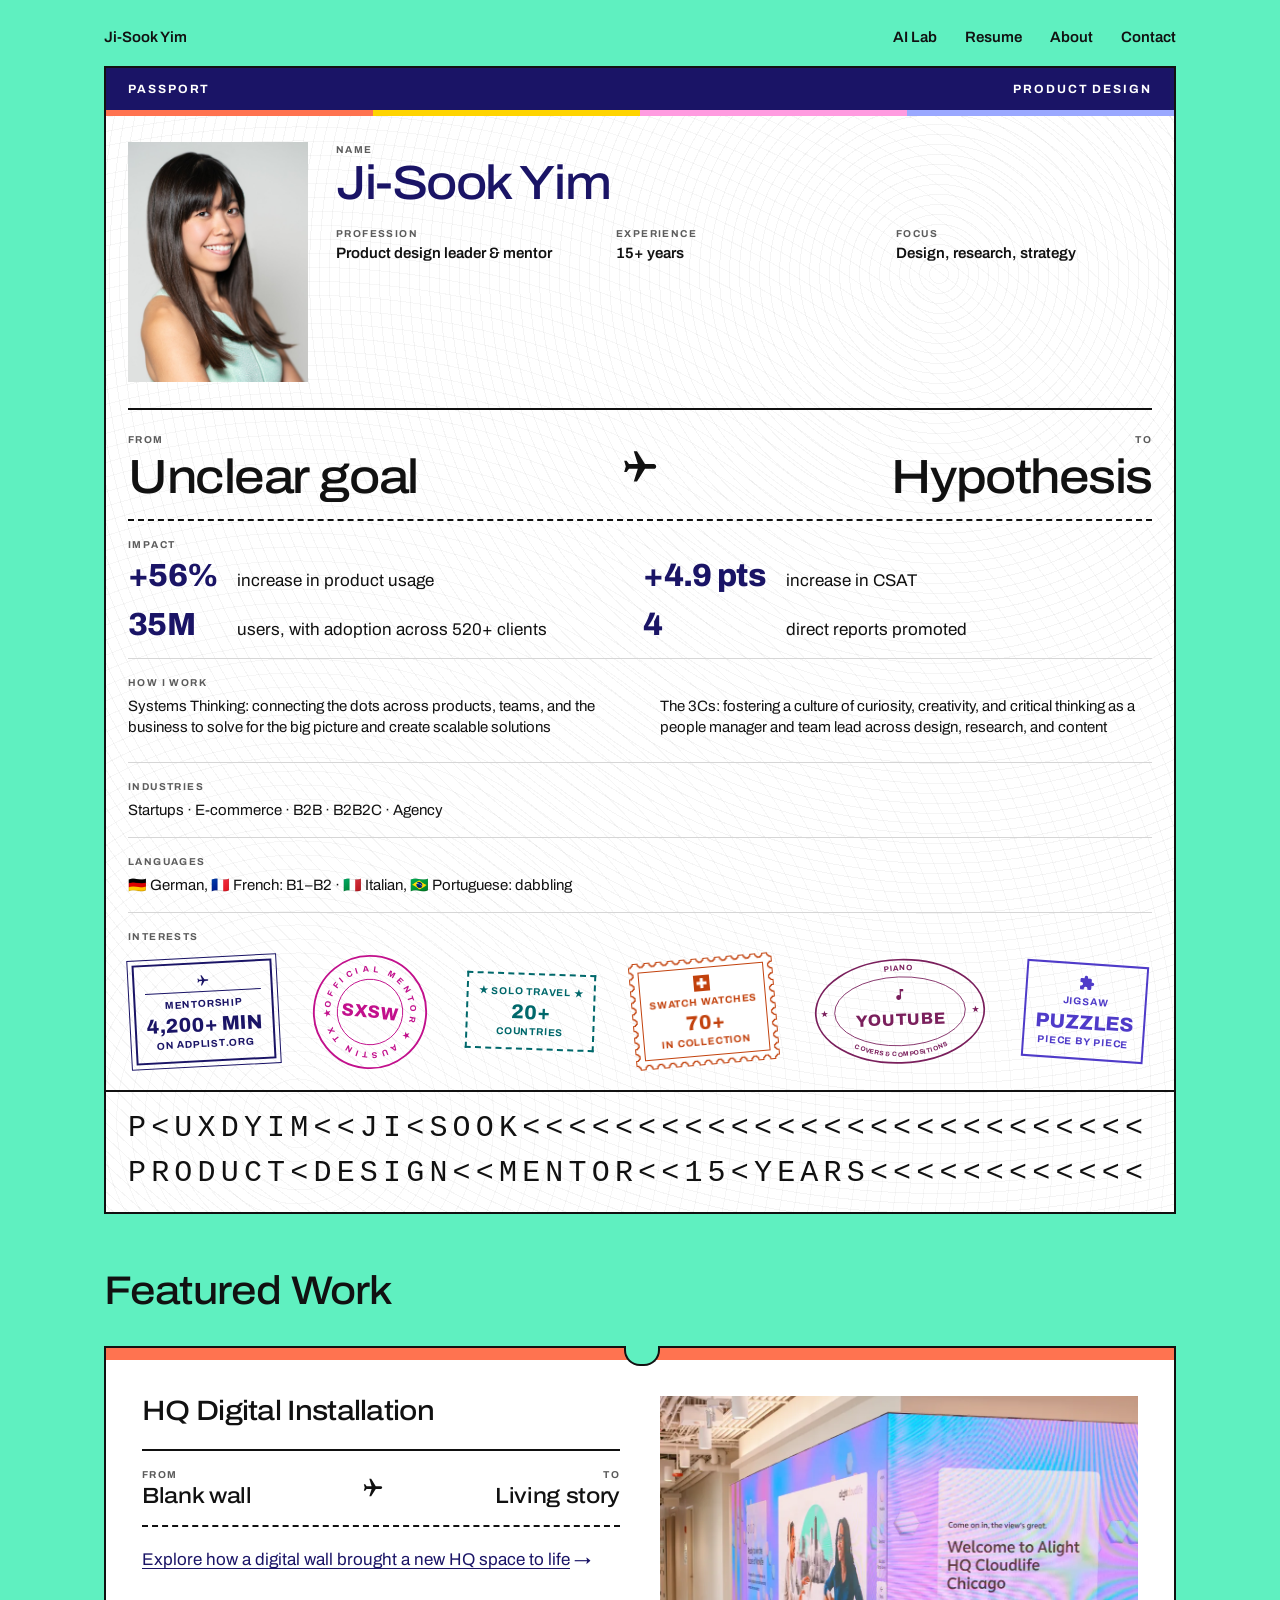
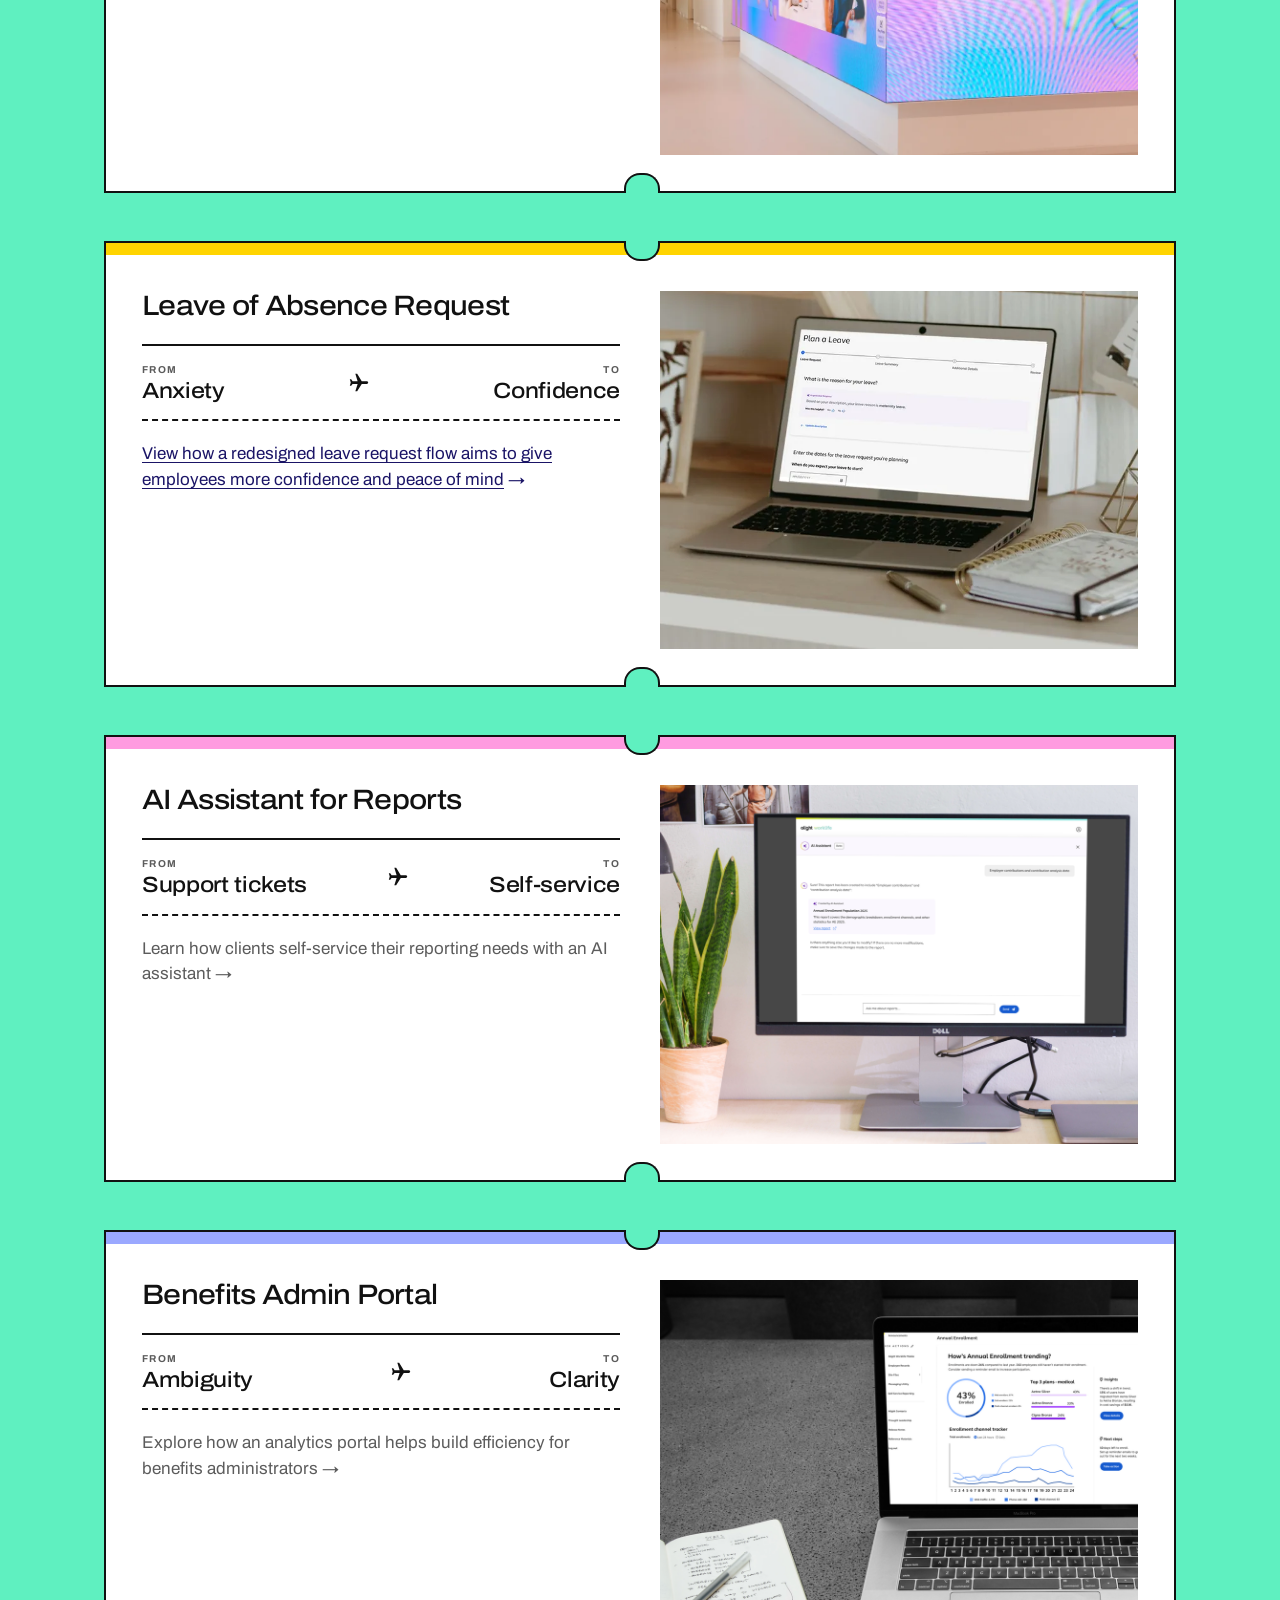
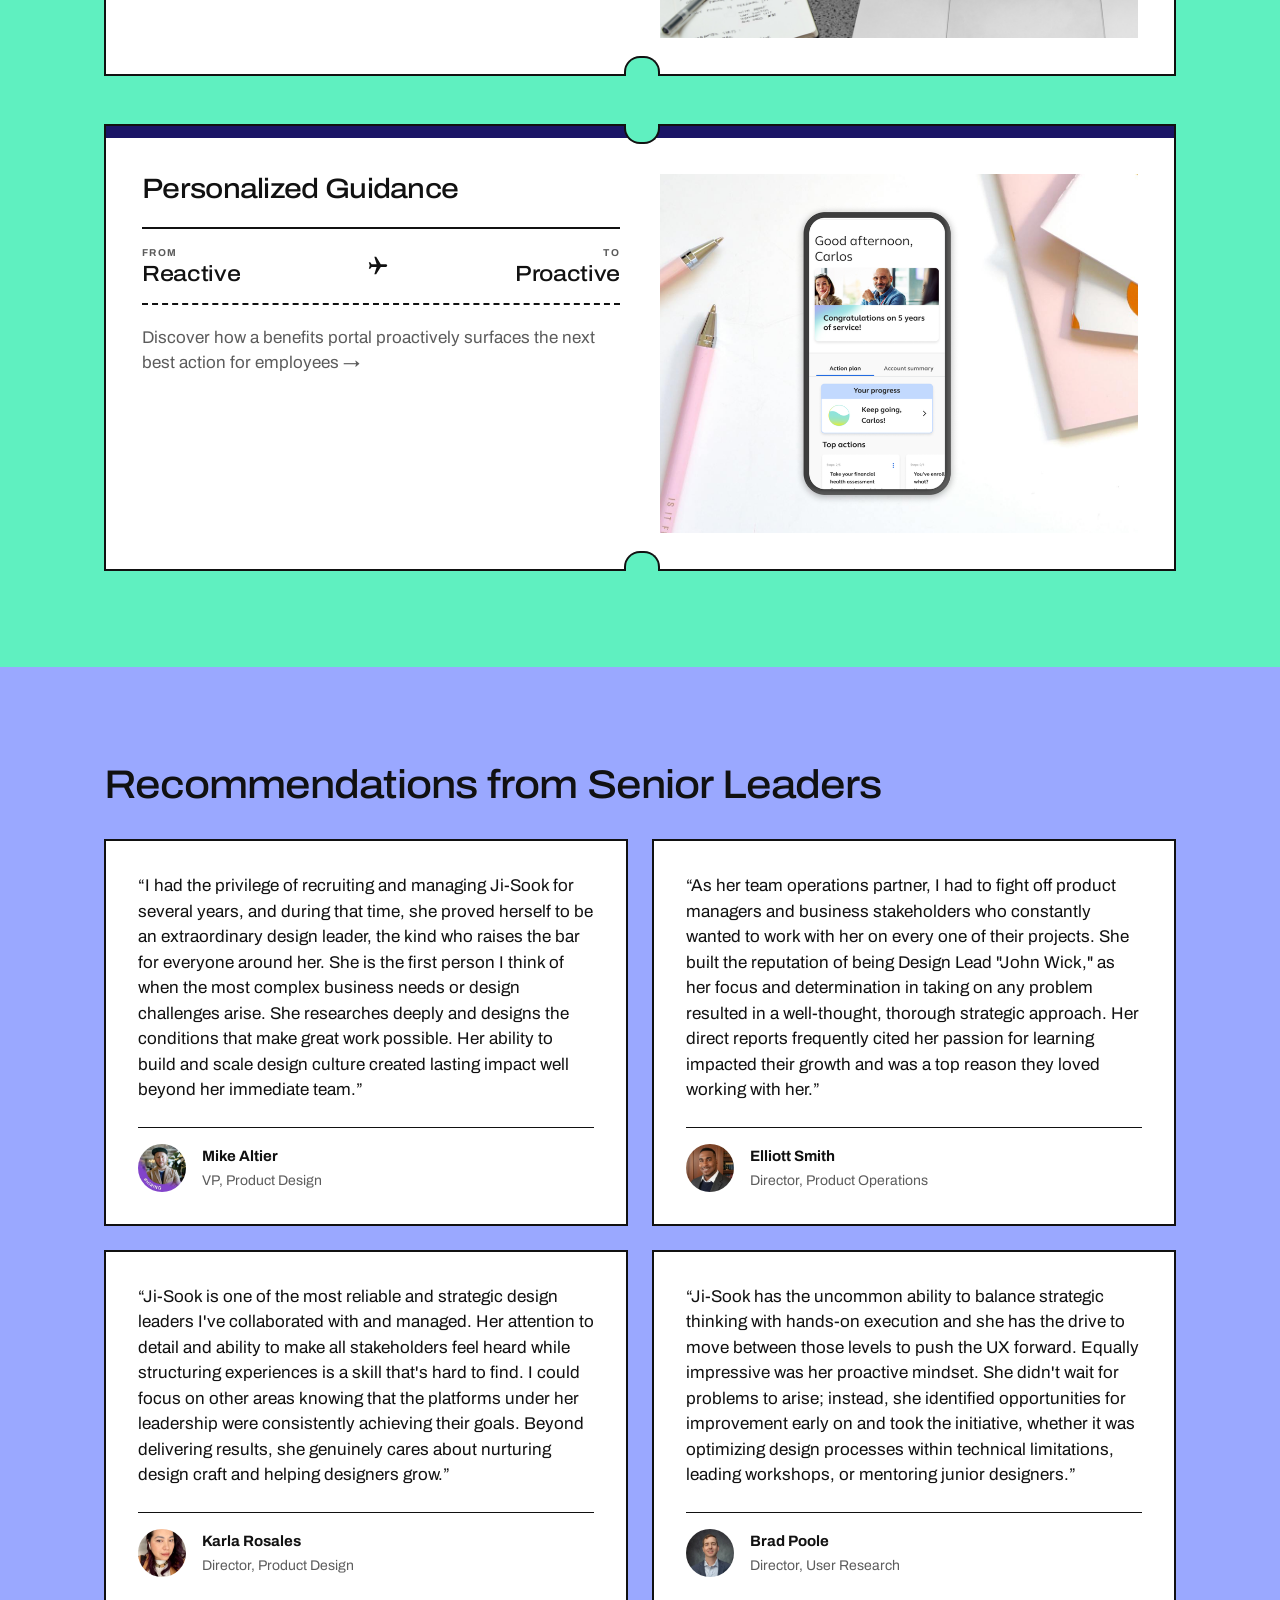
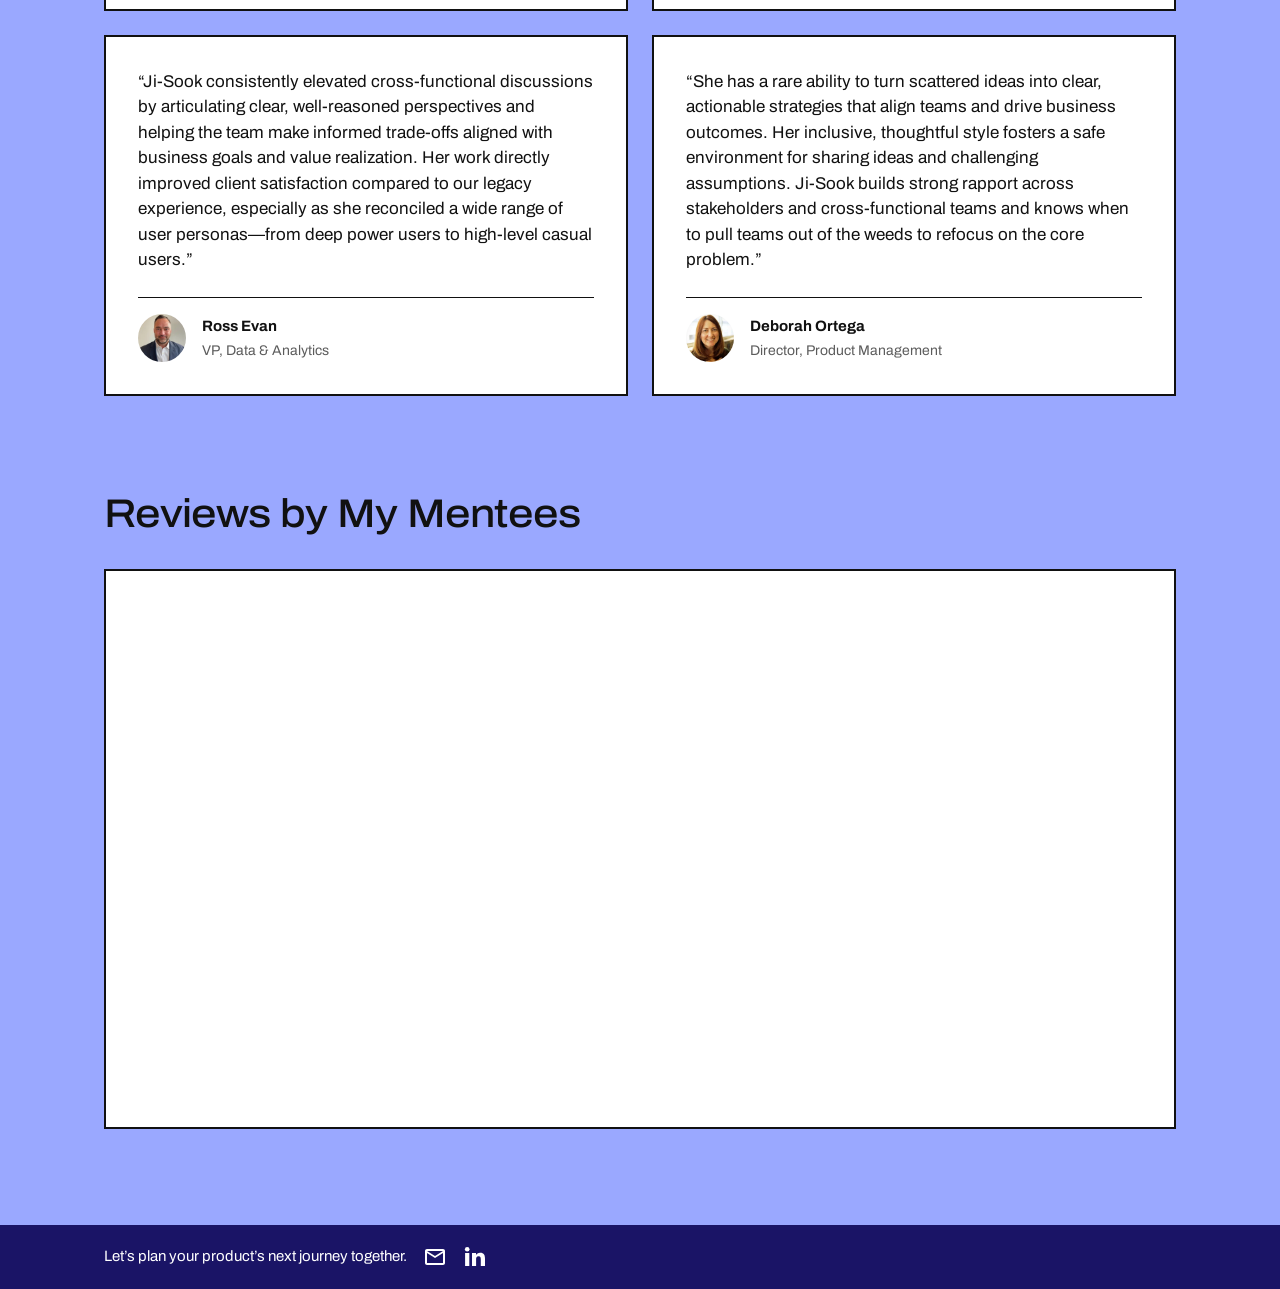
==== commit b0428f3f: "Add HQ Digital Installation case study page Content comes from the current site, with two typos fixe" ====
--- a/index.html
+++ b/index.html
@@ -147,7 +147,7 @@
           <div class="bp-arrow" aria-hidden="true"><svg class="plane" viewBox="0 0 24 24" width="1em" height="1em" fill="currentColor" focusable="false"><path transform="rotate(90 12 12)" d="M21 16v-2l-8-5V3.5c0-.83-.67-1.5-1.5-1.5S10 2.67 10 3.5V9l-8 5v2l8-2.5V19l-2 1.5V22l3.5-1 3.5 1v-1.5L13 19v-5.5l8 2.5z"/></svg></div>
           <div class="bp-point bp-to"><p class="bp-k">To</p><p class="bp-v">Living story</p></div>
         </div>
-        <p class="bp-cta">Explore how a digital wall brought a new HQ space to <span class="bp-cta-end">life<span class="bp-cta-arrow" aria-hidden="true">→</span></span></p>
+        <a class="bp-cta" href="hq-digital-installation/">Explore how a digital wall brought a new HQ space to <span class="bp-cta-end">life<span class="bp-cta-arrow" aria-hidden="true">→</span></span></a>
         <span class="bp-stub" aria-hidden="true"></span>
         <img class="bp-image" src="assets/case-studies/hq-digital-installation.webp" alt="HQ Digital Installation cover image">
       </article>
--- a/components/site.css
+++ b/components/site.css
@@ -86,9 +86,10 @@
    so the only lines on the page are the cards' own borders. */
 h2 {
   font-size: 40px;
-  font-weight: 800;
-  line-height: 1.1;
-  letter-spacing: -0.02em;
+  font-weight: 500;
+  font-stretch: 112%;
+  line-height: 1.12;
+  letter-spacing: -0.025em;
   margin: 0 0 32px;
 }
 
@@ -148,6 +149,11 @@
 .footer-links a:focus-visible { outline: 2px solid var(--paper); outline-offset: 4px; }
 @media (prefers-reduced-motion: reduce) { .footer-links a { transition: none; } }
 
+/* section headers share the case study headline sizes: 40 / 34 / 28 */
+@media (max-width: 1000px) {
+  h2 { font-size: 34px; }
+}
+
 @media (max-width: 800px) {
   .intro h1 { font-size: 44px; }
   .strengths { grid-template-columns: 1fr; }
@@ -175,7 +181,7 @@
   .testimonials + .testimonials { margin-top: 56px; }
   .ticket-grid { gap: 32px; }
 
-  h2 { font-size: 30px; margin-bottom: 24px; }
+  h2 { font-size: 28px; margin-bottom: 24px; }
   /* phones: still one row, with slightly smaller text so it fits at 375px */
   .footer-inner { padding: 16px; gap: 12px; }
   .footer-line { font-size: 13px; }
--- a/components/boarding-pass.css
+++ b/components/boarding-pass.css
@@ -41,38 +41,38 @@
 /* tear-off stub: a half-circle notch cut into the top and bottom edges, between the text and the image
    (no perforation line: it competed with the dashed route line and split the image off).
    Desktop: centered in the column gap (exactly 50%).
-   The notches are paper-colored circles with an ink border, centered on the card border and
-   clipped to the half inside the card, so they hide the straight border where they cut in. */
+   Each notch is a half-circle that sits on the card border and paints over it,
+   so the curve stays open with no line closing it. */
 .bp-stub {
   position: absolute;
-  top: 15px;
-  bottom: 15px;
-  left: calc(50% - 1px);
+  top: -2px;
+  bottom: -2px;
+  left: 50%;
+  width: 0;
   pointer-events: none;
 }
 .bp-stub::before,
 .bp-stub::after {
   content: "";
   position: absolute;
-  left: -15px;
+  left: -16px;
   width: 32px;
-  height: 32px;
-  box-sizing: border-box;
-  border-radius: 50%;
+  height: 18px;
   background: var(--paper);
   border: 2px solid var(--ink);
 }
-.bp-stub::before { top: -32px; clip-path: inset(calc(50% - 2px) 0 0 0); }
-.bp-stub::after { bottom: -32px; clip-path: inset(0 0 calc(50% - 2px) 0); }
+.bp-stub::before { top: 0; border-top: 0; border-radius: 0 0 16px 16px; }
+.bp-stub::after { bottom: 0; border-bottom: 0; border-radius: 16px 16px 0 0; }
 
 /* left column: title at the top, route under it, CTA sentence under that */
 .bp-title {
   grid-column: 1;
   grid-row: 1;
-  font-size: 40px;
-  font-weight: 800;
+  font-size: 28px;
+  font-weight: 500;
+  font-stretch: 112%;
   line-height: 1.05;
-  letter-spacing: -0.02em;
+  letter-spacing: -0.025em;
   margin: 0 0 24px;
   align-self: start;
 }
@@ -169,7 +169,9 @@
 }
 .bp-v {
   font-size: 22px;
-  font-weight: 700;
+  font-weight: 500;
+  font-stretch: 112%;
+  letter-spacing: -0.015em;
   line-height: 1.1;
   margin: 0;
 }
@@ -200,15 +202,16 @@
   .bp-stub {
     position: relative;
     top: auto; bottom: auto; left: auto;
+    width: auto;
     height: 2px;
     margin: 0 -18px 18px;
   }
-  .bp-stub::before, .bp-stub::after { width: 24px; height: 24px; top: -11px; bottom: auto; }
-  .bp-stub::before { left: -13px; clip-path: inset(0 0 0 calc(50% - 2px)); }
-  .bp-stub::after { left: auto; right: -13px; clip-path: inset(0 calc(50% - 2px) 0 0); }
-  .bp-title { font-size: 28px; margin: 0 0 18px; align-self: stretch; }
+  .bp-stub::before, .bp-stub::after { top: -11px; bottom: auto; width: 14px; height: 24px; }
+  .bp-stub::before { left: -2px; border: 2px solid var(--ink); border-left: 0; border-radius: 0 12px 12px 0; }
+  .bp-stub::after { left: auto; right: -2px; border: 2px solid var(--ink); border-right: 0; border-radius: 12px 0 0 12px; }
+  .bp-title { font-size: 24px; margin: 0 0 18px; align-self: stretch; }
   .bp-route { padding: 12px 0; margin-bottom: 18px; gap: 10px; align-self: stretch; }
-  .bp-v { font-size: 18px; }
+  .bp-v { font-size: 18px; font-stretch: 100%; }
   .bp-arrow { font-size: 18px; }
   .bp-cta { margin: 0 0 18px; font-size: 16px; }
   .bp-image { margin: 0; }
--- a/components/passport.css
+++ b/components/passport.css
@@ -6,7 +6,7 @@
   .pp-head { background: var(--red); color:#fff; padding: 12px 22px; display:flex; justify-content:space-between; font-size: 12px; font-weight:700; letter-spacing:.16em; text-transform:uppercase; }
   .pp-top { display:grid; grid-template-columns: 180px 1fr; gap: 28px; padding: 26px 22px; align-items: start; }
   .photo { width: 180px; aspect-ratio: 3 / 4; object-fit: cover; display:block; padding: 0; }
-  .name { font-size: clamp(36px, 4.6vw, 60px); font-weight: 800; line-height: 1.02; letter-spacing: -.02em; margin: 0 0 10px; }
+  .name { font-size: clamp(32px, 4vw, 48px); font-weight: 500; font-stretch: 112%; line-height: 1.02; letter-spacing: -.03em; margin: 0 0 10px; }
   .role { font-size: 18px; font-weight: 600; margin: 0 0 14px; }
   .spec { font-size: 15px; font-weight: 600; margin: 0; }
   .spec span { color: var(--muted); font-weight: 400; }
@@ -25,7 +25,7 @@
   .jp.to .cycle { justify-items: end; }
   .jk { font-size: 10px; font-weight: 700; letter-spacing: .14em; text-transform: uppercase; color: var(--muted); margin: 0 0 6px; }
   .cycle { display: grid; grid-template-columns: minmax(0,1fr); justify-items: start; }
-  .cycle > span { grid-area: 1 / 1; font-size: clamp(30px, 4vw, 52px); font-weight: 800; line-height: 1.04; letter-spacing: -.02em; opacity: 0; transform: translateY(12px); transition: opacity .6s ease, transform .6s ease; }
+  .cycle > span { grid-area: 1 / 1; font-size: clamp(30px, 4vw, 48px); font-weight: 500; font-stretch: 112%; line-height: 1.04; letter-spacing: -.03em; opacity: 0; transform: translateY(12px); transition: opacity .6s ease, transform .6s ease; }
   .cycle > span.is-active { opacity: 1; transform: none; }
   .jarrow { align-self: center; justify-self: center; font-size: clamp(26px, 3vw, 40px); font-weight: 800; color: var(--ink); }
   @media (prefers-reduced-motion: reduce) { .cycle > span { transition: none; } }
@@ -45,7 +45,7 @@
     .jp, .jp.to { padding: 0; }
     .jk { margin: 0 0 2px; }
     .jarrow { font-size: 18px; }
-    .cycle > span { font-size: 18px; font-weight: 700; line-height: 1.1; letter-spacing: 0; }
+    .cycle > span { font-size: 18px; font-weight: 500; line-height: 1.1; letter-spacing: -.01em; }
     .pp-head { padding: 10px 16px; font-size: 11px; }
   }
 
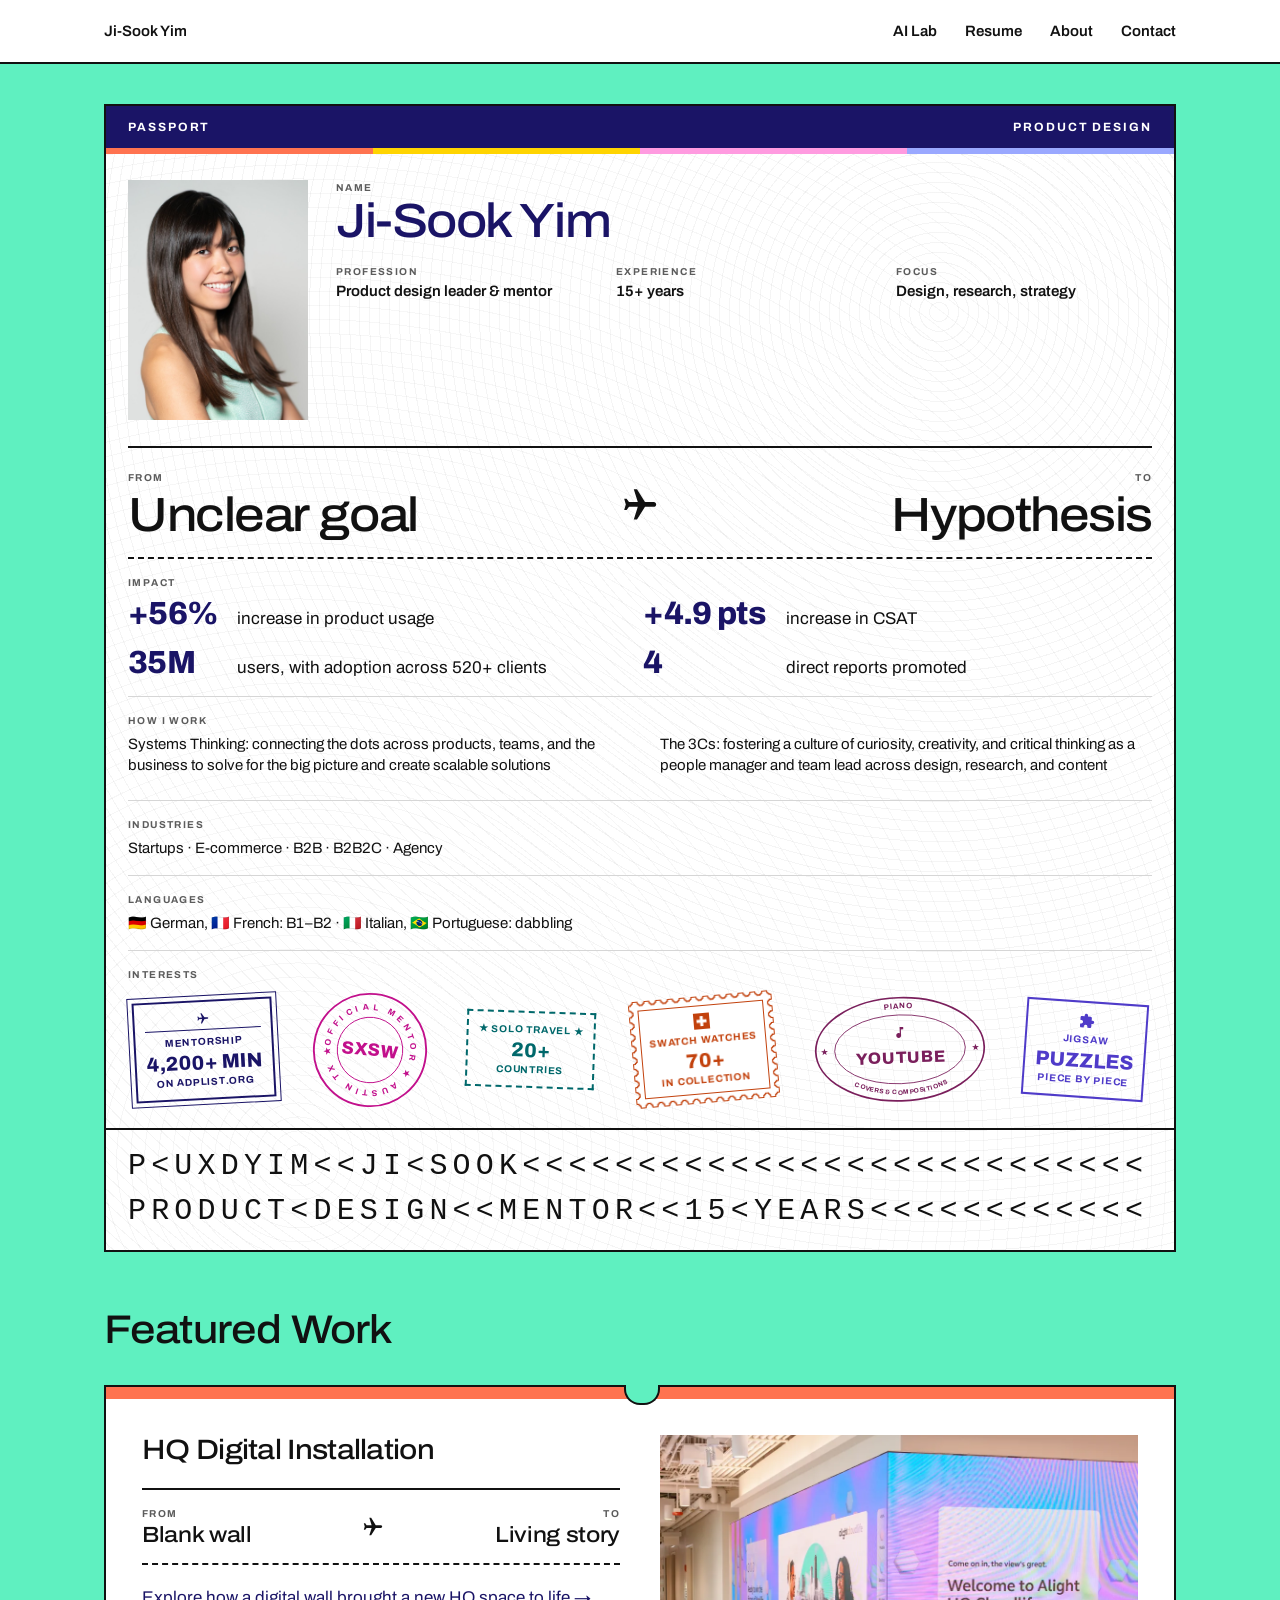
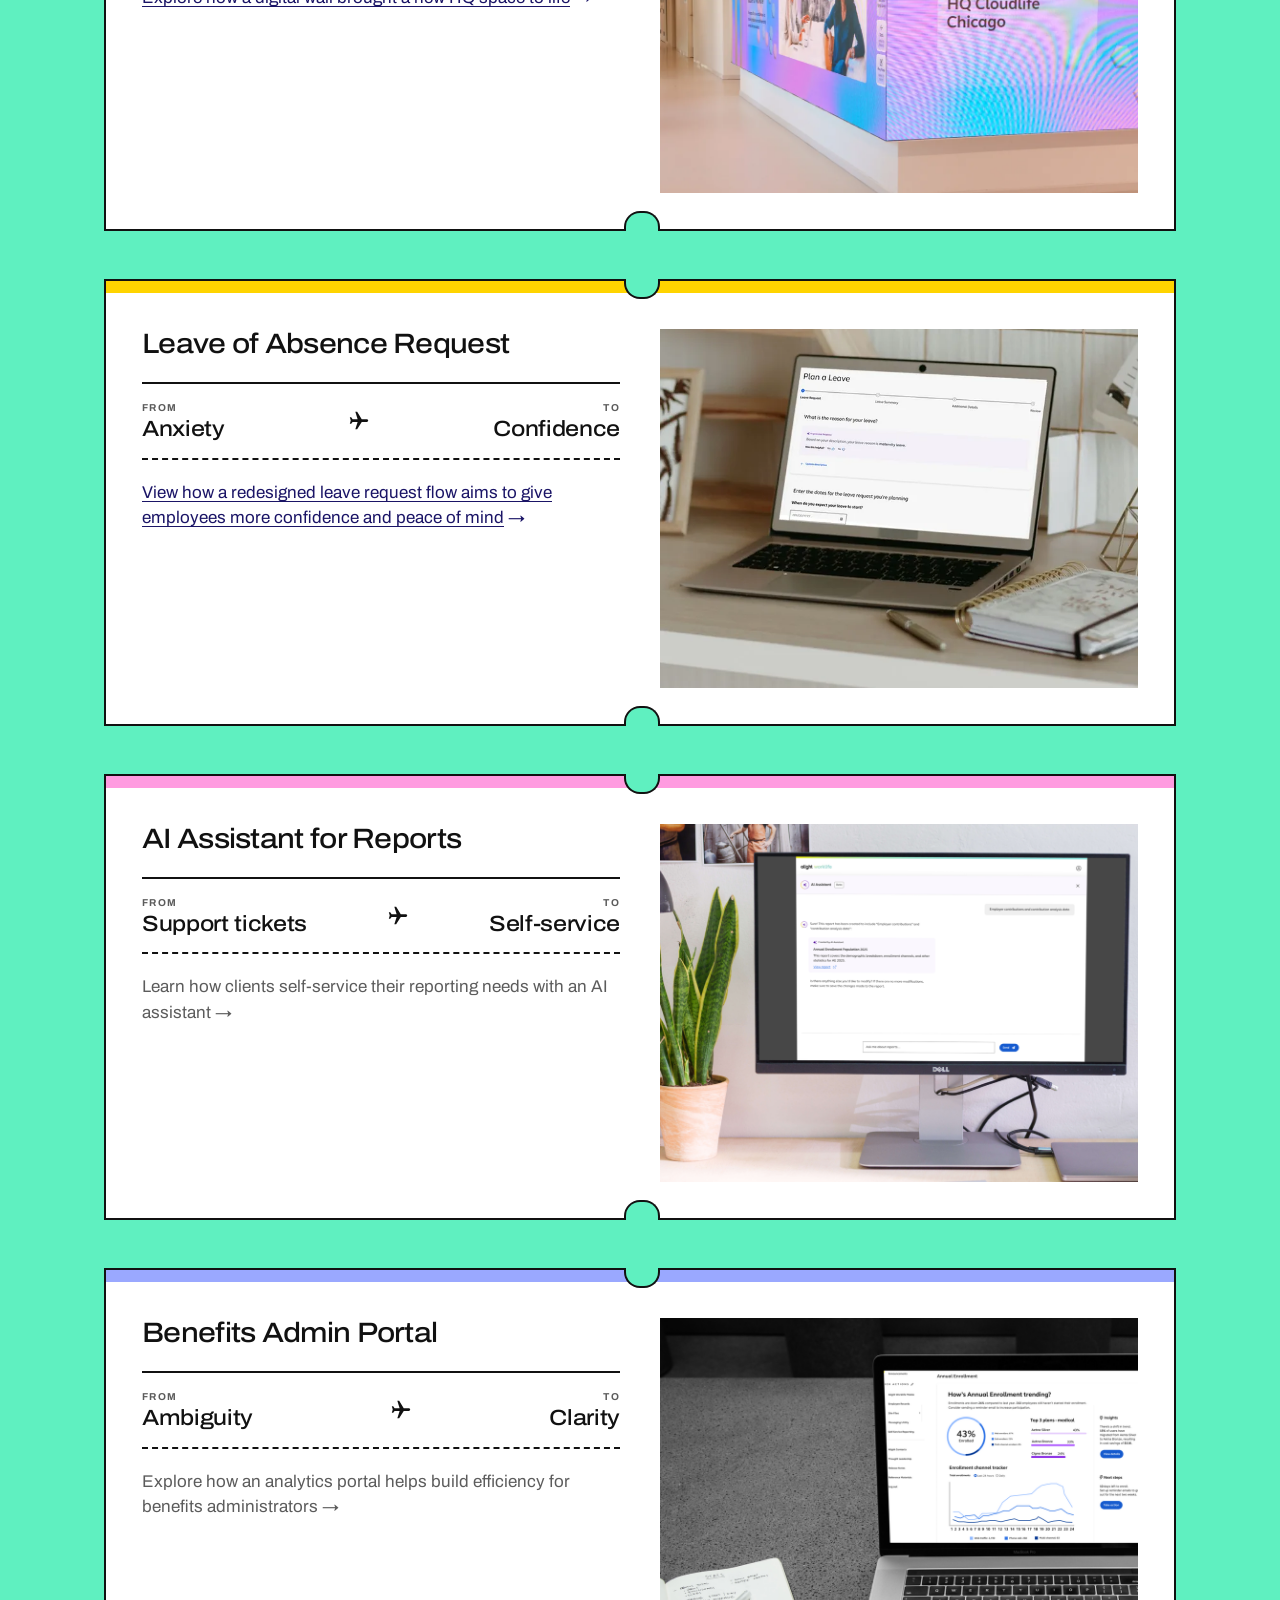
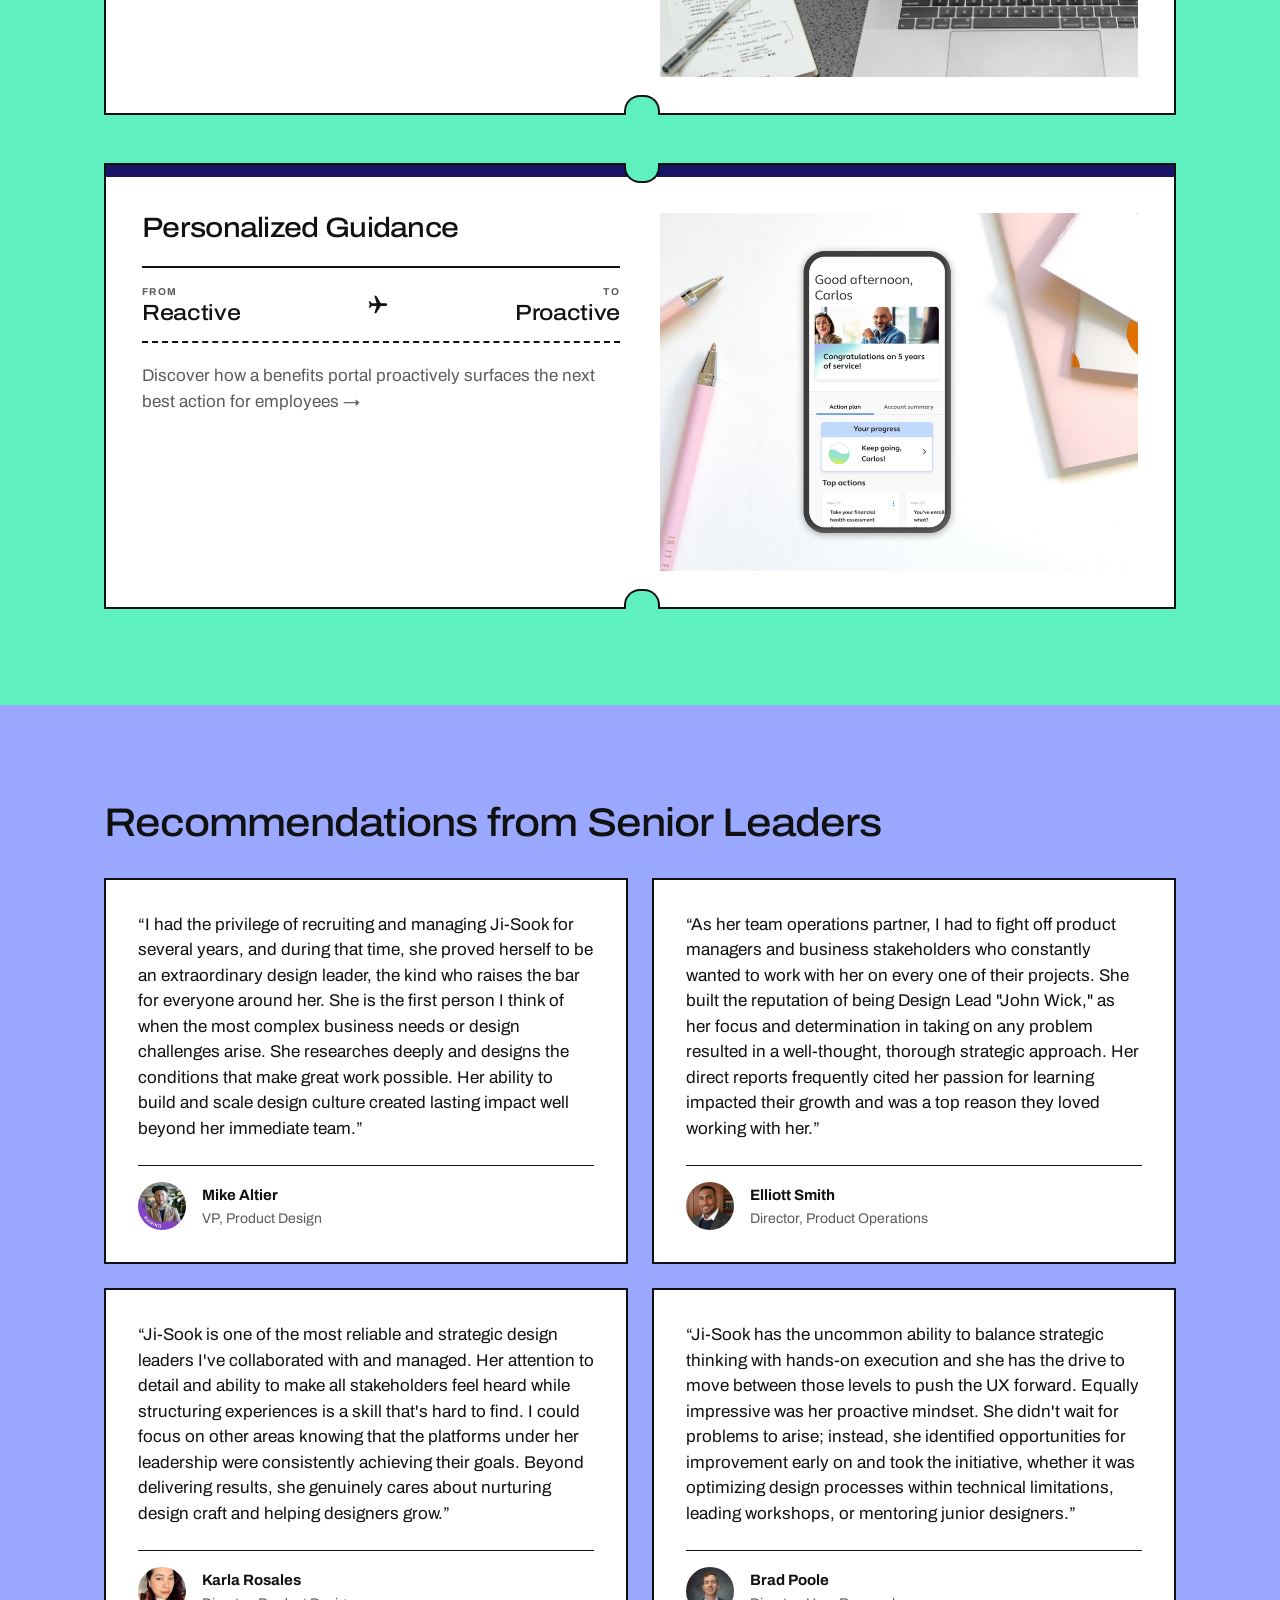
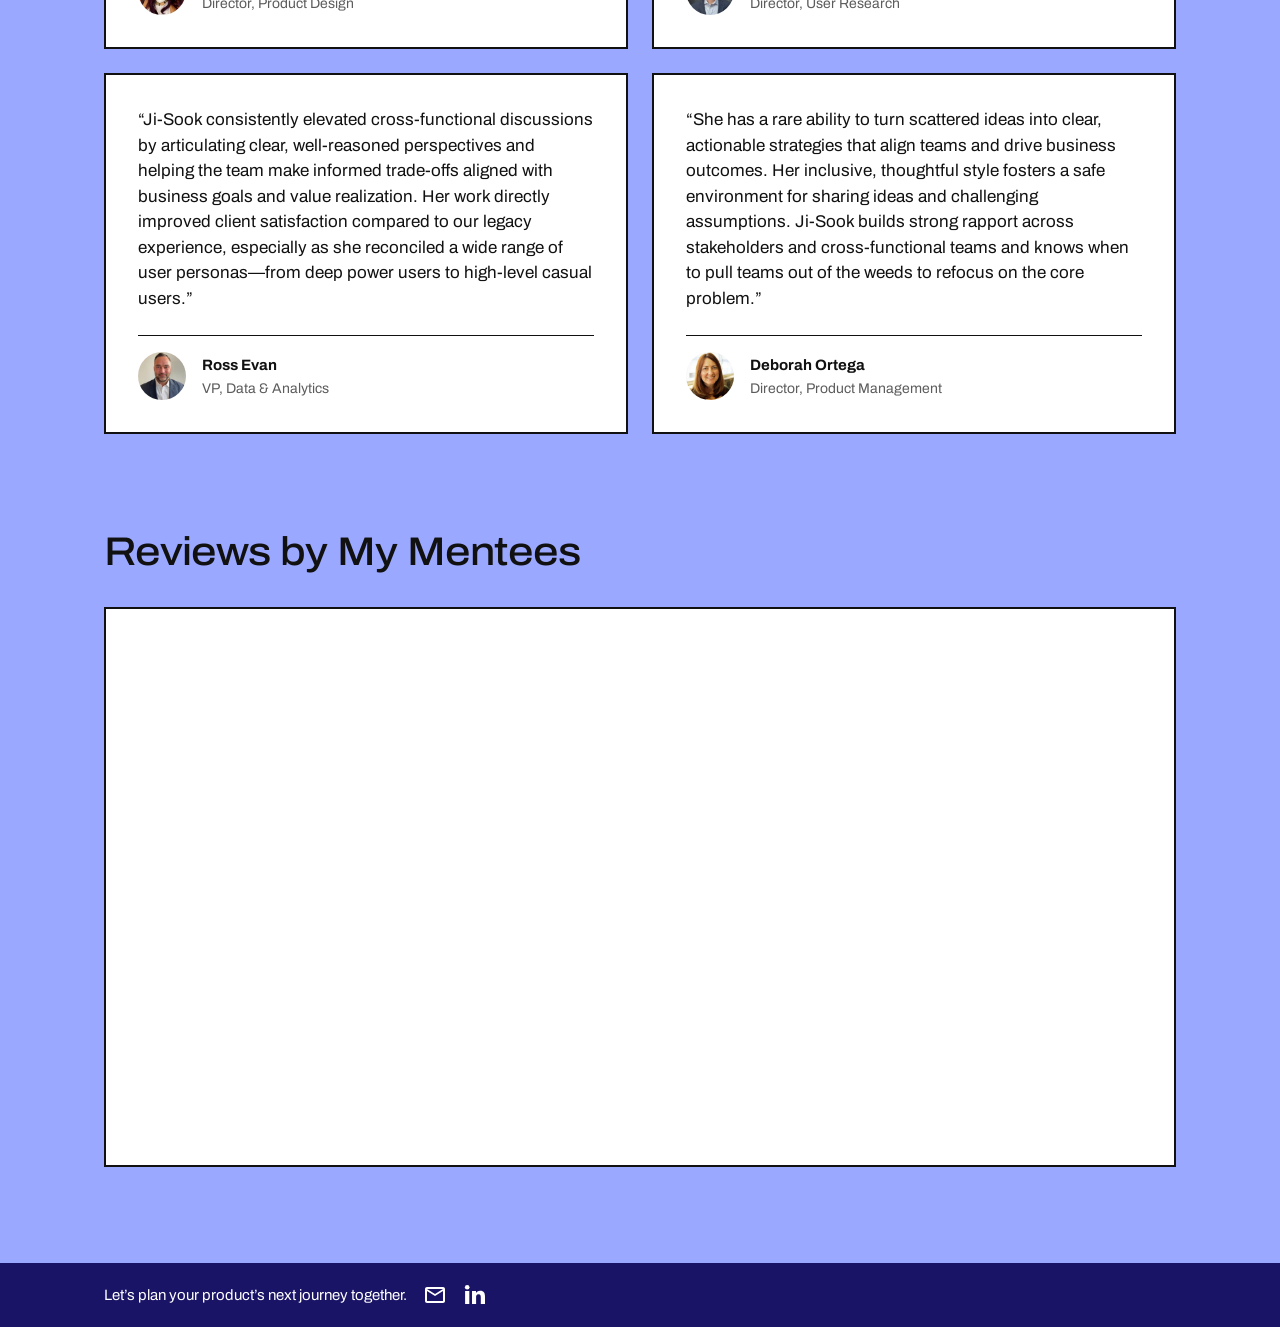
==== commit f0c37e47: "Header: white sticky bar with a black rule - Full-width white bar with a 2px rule, pinned while scro" ====
--- a/index.html
+++ b/index.html
@@ -6,16 +6,17 @@
 <title>Ji-Sook Yim | Product &amp; UX Design</title>
 <link rel="preconnect" href="https://fonts.gstatic.com" crossorigin>
 <link href="https://fonts.googleapis.com/css2?family=Archivo:wdth,wght@62..125,400..800&family=Caveat:wght@600;700&display=swap" rel="stylesheet">
-<link rel="stylesheet" href="components/site.css?v=b699b522">
+<link rel="stylesheet" href="components/site.css?v=3072002a">
 <link rel="stylesheet" href="components/boarding-pass.css?v=f0302952">
 <link rel="stylesheet" href="components/hero.css?v=90e08546">
-<link rel="stylesheet" href="components/passport.css?v=381f64b3">
+<link rel="stylesheet" href="components/passport.css?v=d696c4be">
 <link rel="stylesheet" href="components/recommendation.css?v=5071fd78">
 <link rel="stylesheet" href="components/stamp-postcards.css?v=e196f2e1">
 <link rel="stylesheet" href="components/theme-departure-board.css?v=6ac6075b">
 </head>
 <body>
 
+<div class="site-bar">
 <header class="site-nav">
   <a class="site-name" href="index.html">Ji-Sook Yim</a>
   <nav>
@@ -27,6 +28,7 @@
     </ul>
   </nav>
 </header>
+</div>
 
 <main>
 
--- a/components/site.css
+++ b/components/site.css
@@ -27,14 +27,25 @@
   padding-right: 24px;
 }
 
-/* nav */
+/* global header: a white bar with a black rule, pinned while scrolling (no animation).
+   The color sections move underneath it; navigation stays neutral on every page. */
+html { scroll-padding-top: 88px; }
+.site-bar {
+  position: sticky;
+  top: 0;
+  z-index: 50;
+  background: var(--paper);
+  border-bottom: 2px solid var(--ink);
+}
 .site-nav {
   display: flex;
   justify-content: space-between;
   align-items: center;
-  padding-top: 24px;
-  padding-bottom: 16px;
-}
+  padding-top: 15px;
+  padding-bottom: 15px;
+}
+/* every header link has a 32px-tall tap target */
+.site-name, .site-nav a { display: inline-flex; align-items: center; min-height: 32px; }
 .site-name { font-weight: 800; color: var(--ink); text-decoration: none; font-size: 18px; }
 .site-nav ul { display: flex; gap: 28px; list-style: none; margin: 0; padding: 0; }
 .site-nav a { color: var(--ink); text-decoration: none; font-size: 15px; font-weight: 600; }
@@ -166,10 +177,12 @@
   .strength { border-top: none; padding-top: 0; }
   .strength + .strength { margin-top: 28px; }
 
-  /* nav: keep all links visible, wrap onto a second line if needed */
-  .site-nav { flex-wrap: wrap; gap: 12px 0; }
-  .site-nav ul { flex-wrap: wrap; gap: 8px 18px; }
-  .site-nav a { font-size: 14px; }
+  /* nav: one slim row on phones, with every link visible */
+  html { scroll-padding-top: 72px; }
+  .site-nav { gap: 12px; padding-top: 10px; padding-bottom: 10px; }
+  .site-name { flex: none; font-size: 15px; white-space: nowrap; }
+  .site-nav ul { gap: 14px; }
+  .site-nav a { font-size: 13px; white-space: nowrap; }
 
   .intro { padding: 48px 0 40px; }
   .intro h1 { font-size: 38px; }
@@ -187,5 +200,13 @@
   .footer-line { font-size: 13px; }
 }
 
+/* smallest phones: tighten the header so every link stays inside the margin */
+@media (max-width: 360px) {
+  .site-nav { gap: 8px; }
+  .site-name { font-size: 14px; }
+  .site-nav ul { gap: 9px; }
+  .site-nav a { font-size: 12px; }
+}
+
 /* plane icon between FROM and TO (boarding pass and passport). Sized by the parent's font-size. */
 .plane { display: block; width: 1em; height: 1em; }
--- a/components/passport.css
+++ b/components/passport.css
@@ -199,3 +199,7 @@
     .im-num { font-size: 24px; }
     .im-text { font-size: 15px; }
   }
+
+/* space between the header bar and the passport */
+.page-width > .passport:first-child { margin-top: 40px; }
+@media (max-width: 600px) { .page-width > .passport:first-child { margin-top: 24px; } }
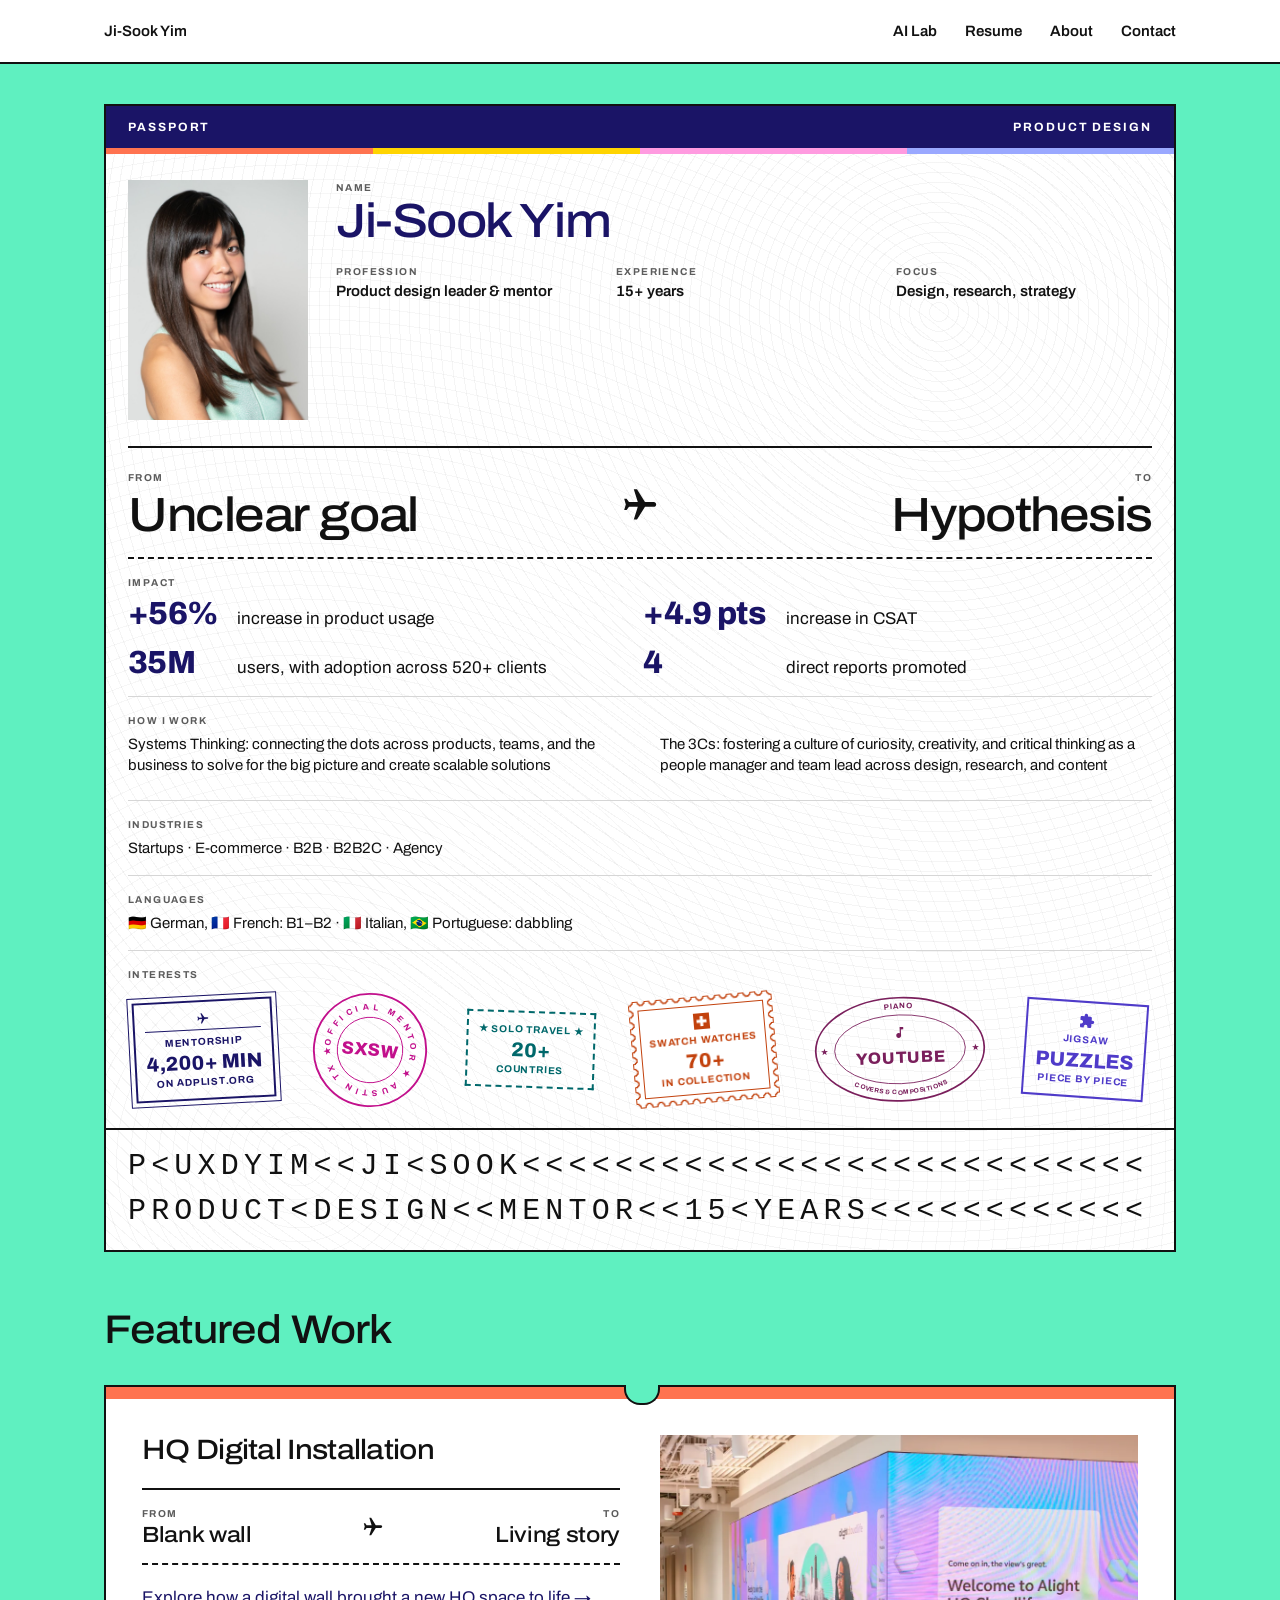
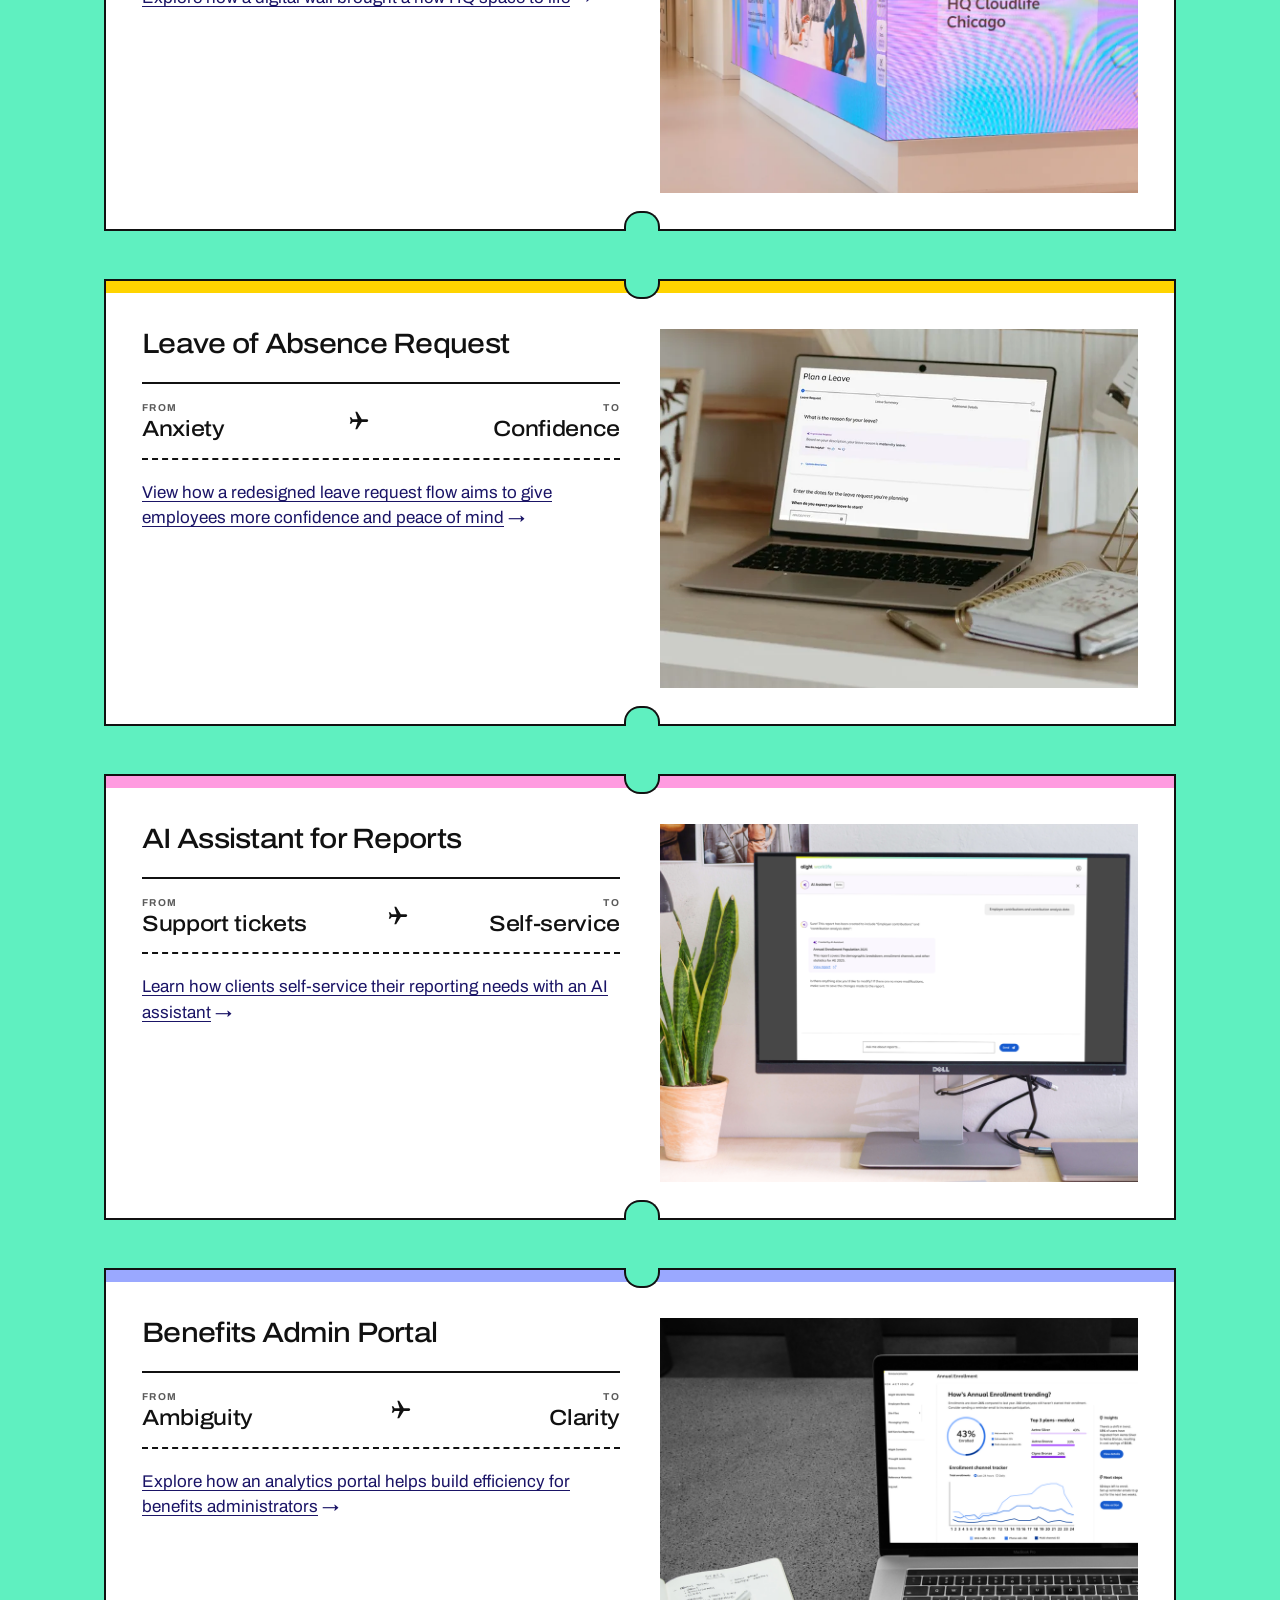
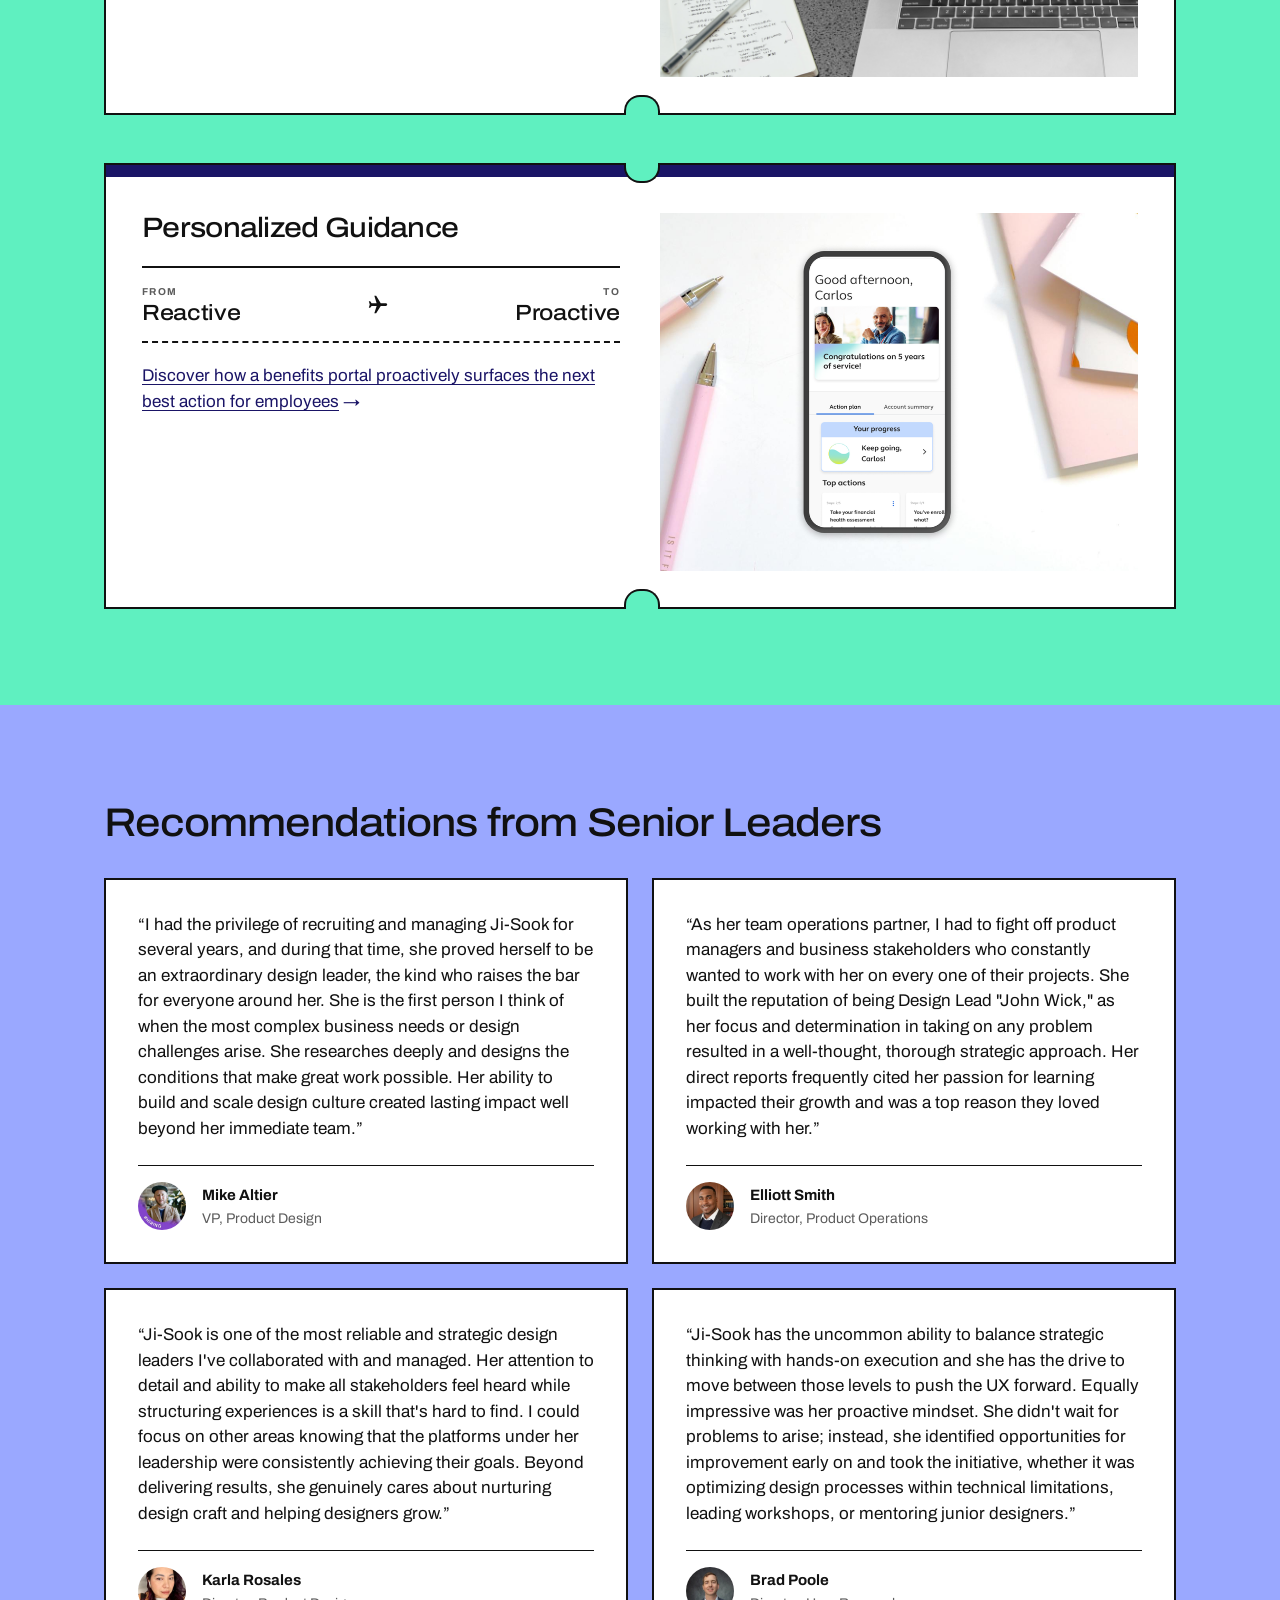
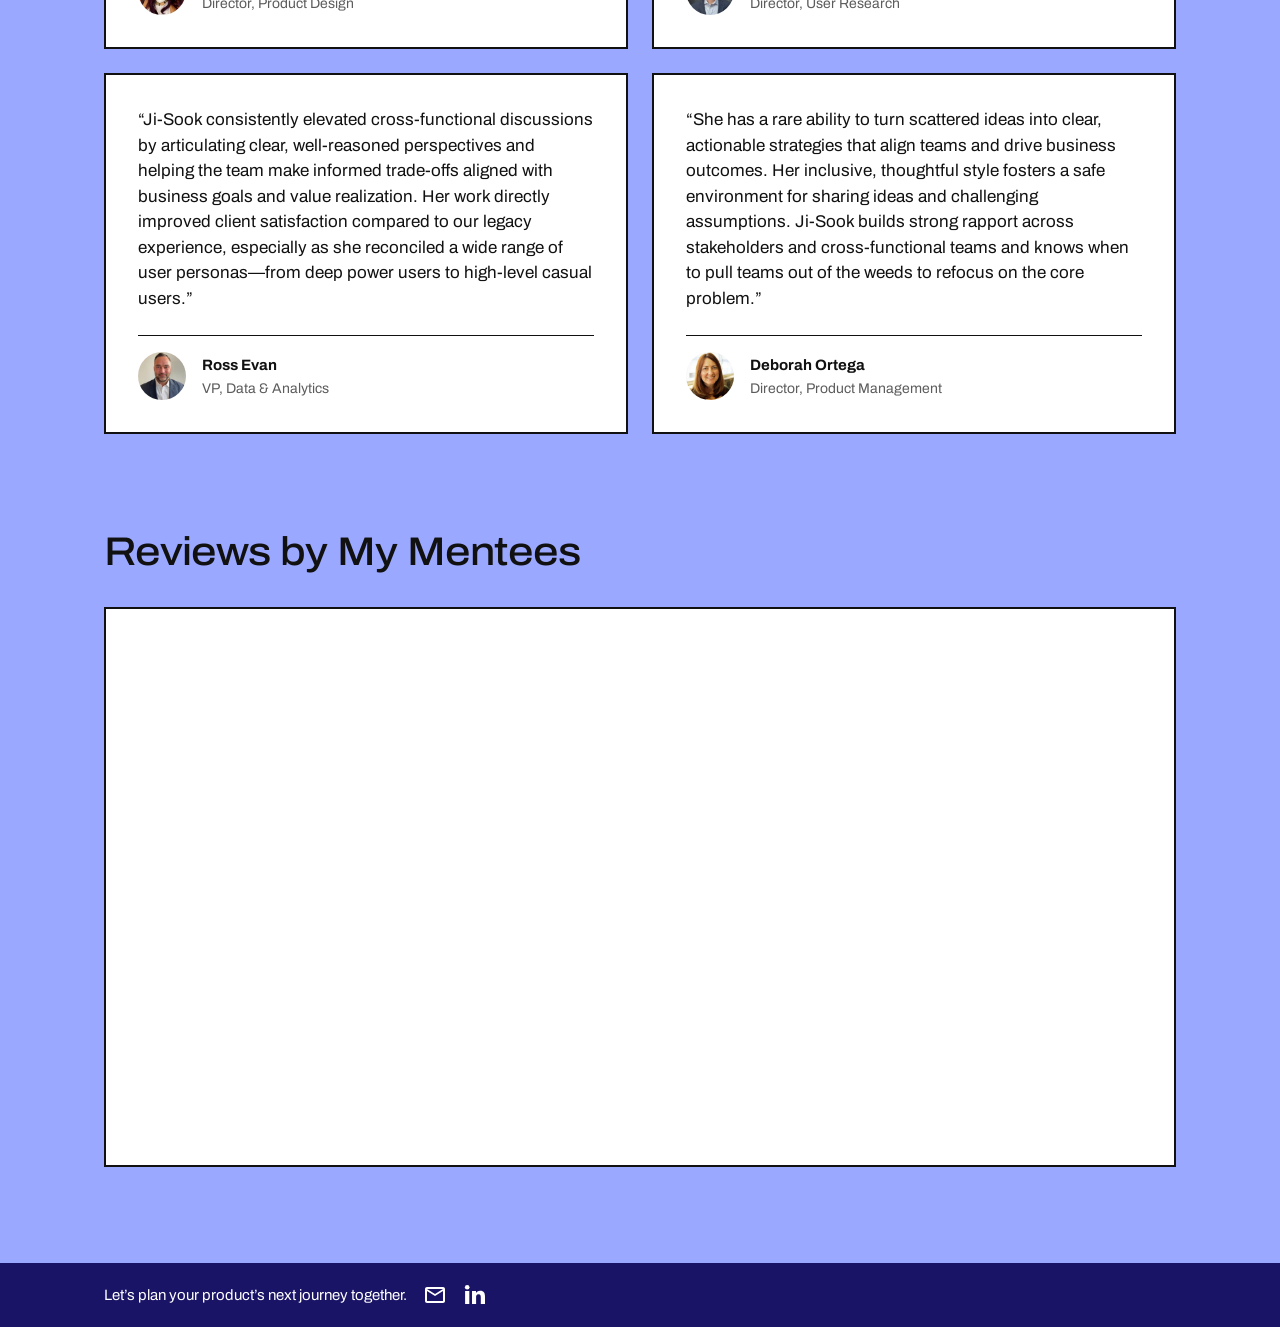
==== commit f16a44b5: "Add Personalized Guidance case study page All five Featured Work cards now link to their case studie" ====
--- a/index.html
+++ b/index.html
@@ -175,7 +175,7 @@
           <div class="bp-arrow" aria-hidden="true"><svg class="plane" viewBox="0 0 24 24" width="1em" height="1em" fill="currentColor" focusable="false"><path transform="rotate(90 12 12)" d="M21 16v-2l-8-5V3.5c0-.83-.67-1.5-1.5-1.5S10 2.67 10 3.5V9l-8 5v2l8-2.5V19l-2 1.5V22l3.5-1 3.5 1v-1.5L13 19v-5.5l8 2.5z"/></svg></div>
           <div class="bp-point bp-to"><p class="bp-k">To</p><p class="bp-v">Self-service</p></div>
         </div>
-        <p class="bp-cta">Learn how clients self-service their reporting needs with an AI <span class="bp-cta-end">assistant<span class="bp-cta-arrow" aria-hidden="true">→</span></span></p>
+        <a class="bp-cta" href="ai-assistant-for-reports/">Learn how clients self-service their reporting needs with an AI <span class="bp-cta-end">assistant<span class="bp-cta-arrow" aria-hidden="true">→</span></span></a>
         <span class="bp-stub" aria-hidden="true"></span>
         <img class="bp-image" src="assets/case-studies/ai-assistant-for-reports.webp" alt="AI Assistant for Reports cover image">
       </article>
@@ -188,7 +188,7 @@
           <div class="bp-arrow" aria-hidden="true"><svg class="plane" viewBox="0 0 24 24" width="1em" height="1em" fill="currentColor" focusable="false"><path transform="rotate(90 12 12)" d="M21 16v-2l-8-5V3.5c0-.83-.67-1.5-1.5-1.5S10 2.67 10 3.5V9l-8 5v2l8-2.5V19l-2 1.5V22l3.5-1 3.5 1v-1.5L13 19v-5.5l8 2.5z"/></svg></div>
           <div class="bp-point bp-to"><p class="bp-k">To</p><p class="bp-v">Clarity</p></div>
         </div>
-        <p class="bp-cta">Explore how an analytics portal helps build efficiency for benefits <span class="bp-cta-end">administrators<span class="bp-cta-arrow" aria-hidden="true">→</span></span></p>
+        <a class="bp-cta" href="benefits-administrator-portal/">Explore how an analytics portal helps build efficiency for benefits <span class="bp-cta-end">administrators<span class="bp-cta-arrow" aria-hidden="true">→</span></span></a>
         <span class="bp-stub" aria-hidden="true"></span>
         <img class="bp-image" src="assets/case-studies/benefits-admin-portal.webp" alt="Benefits Admin Portal cover image">
       </article>
@@ -201,7 +201,7 @@
           <div class="bp-arrow" aria-hidden="true"><svg class="plane" viewBox="0 0 24 24" width="1em" height="1em" fill="currentColor" focusable="false"><path transform="rotate(90 12 12)" d="M21 16v-2l-8-5V3.5c0-.83-.67-1.5-1.5-1.5S10 2.67 10 3.5V9l-8 5v2l8-2.5V19l-2 1.5V22l3.5-1 3.5 1v-1.5L13 19v-5.5l8 2.5z"/></svg></div>
           <div class="bp-point bp-to"><p class="bp-k">To</p><p class="bp-v">Proactive</p></div>
         </div>
-        <p class="bp-cta">Discover how a benefits portal proactively surfaces the next best action for <span class="bp-cta-end">employees<span class="bp-cta-arrow" aria-hidden="true">→</span></span></p>
+        <a class="bp-cta" href="personalized-guidance/">Discover how a benefits portal proactively surfaces the next best action for <span class="bp-cta-end">employees<span class="bp-cta-arrow" aria-hidden="true">→</span></span></a>
         <span class="bp-stub" aria-hidden="true"></span>
         <img class="bp-image" src="assets/case-studies/personalized-guidance.webp" alt="Personalized Guidance cover image">
       </article>
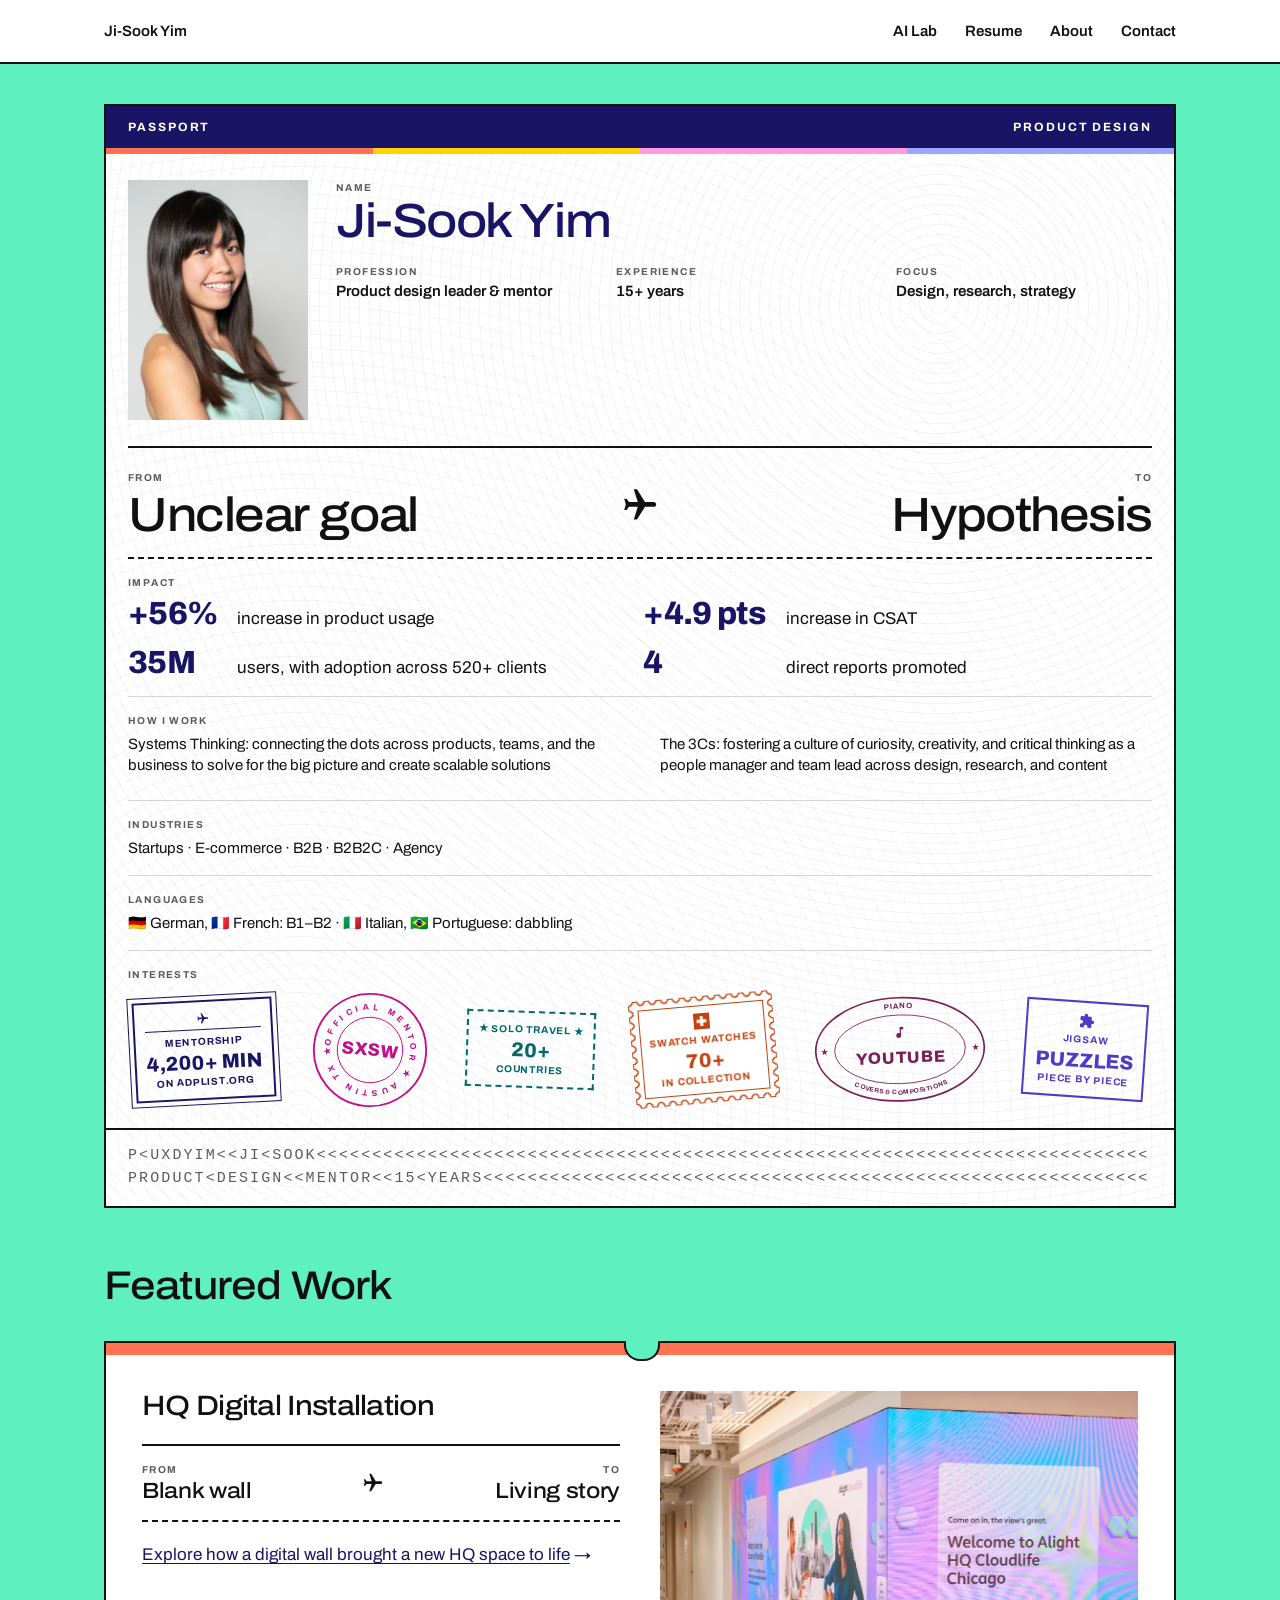
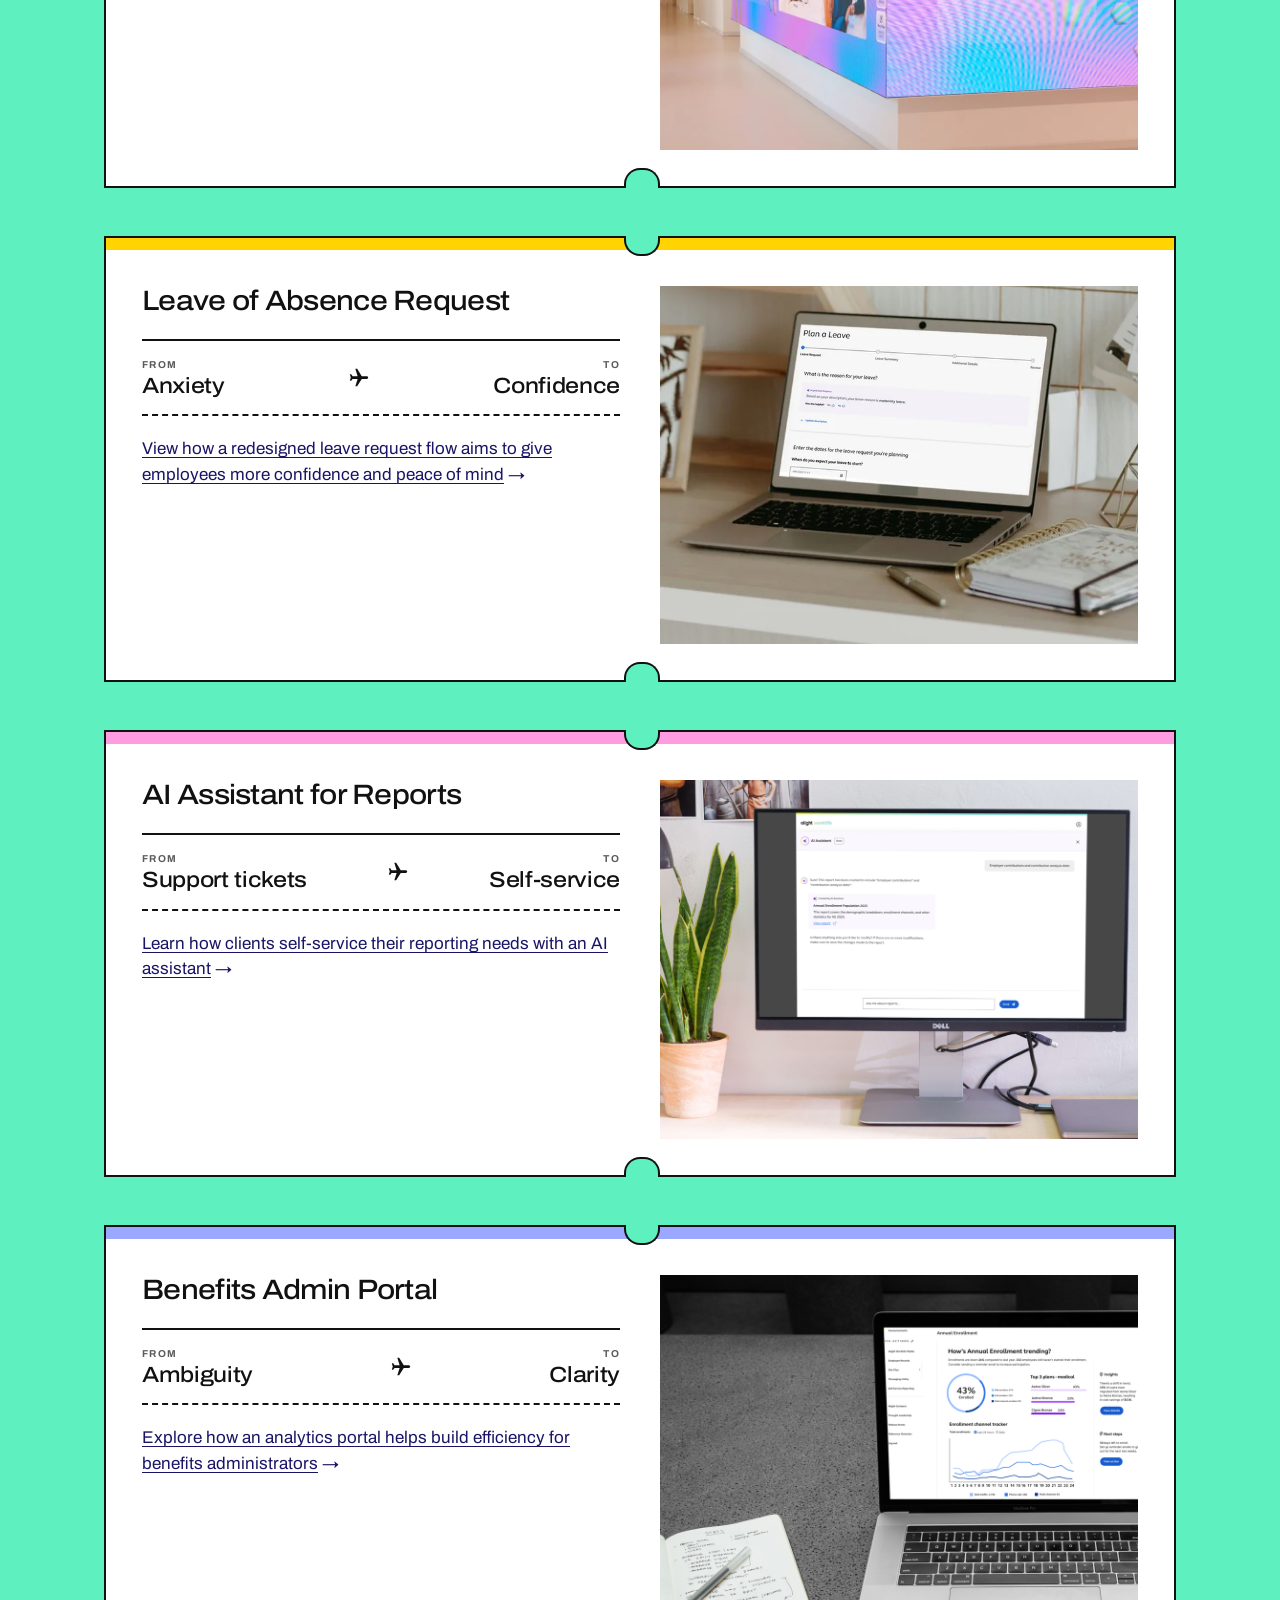
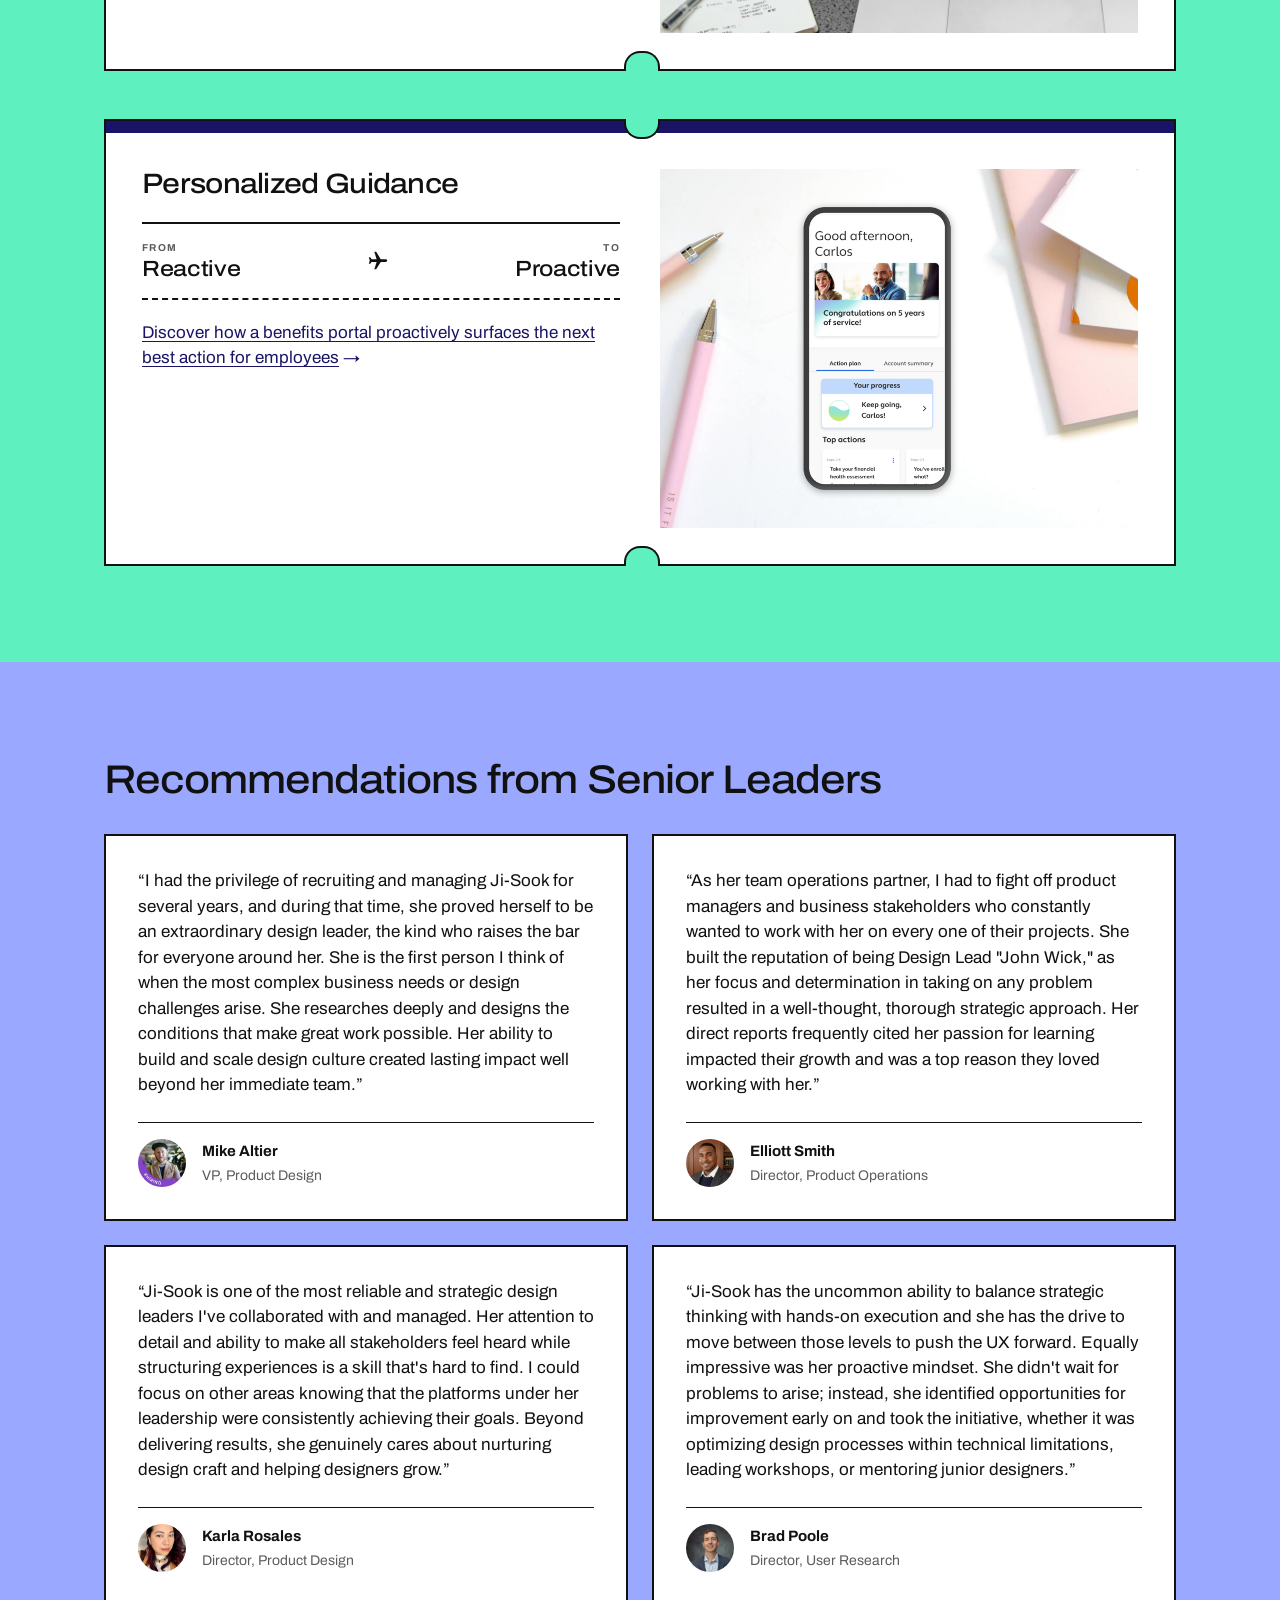
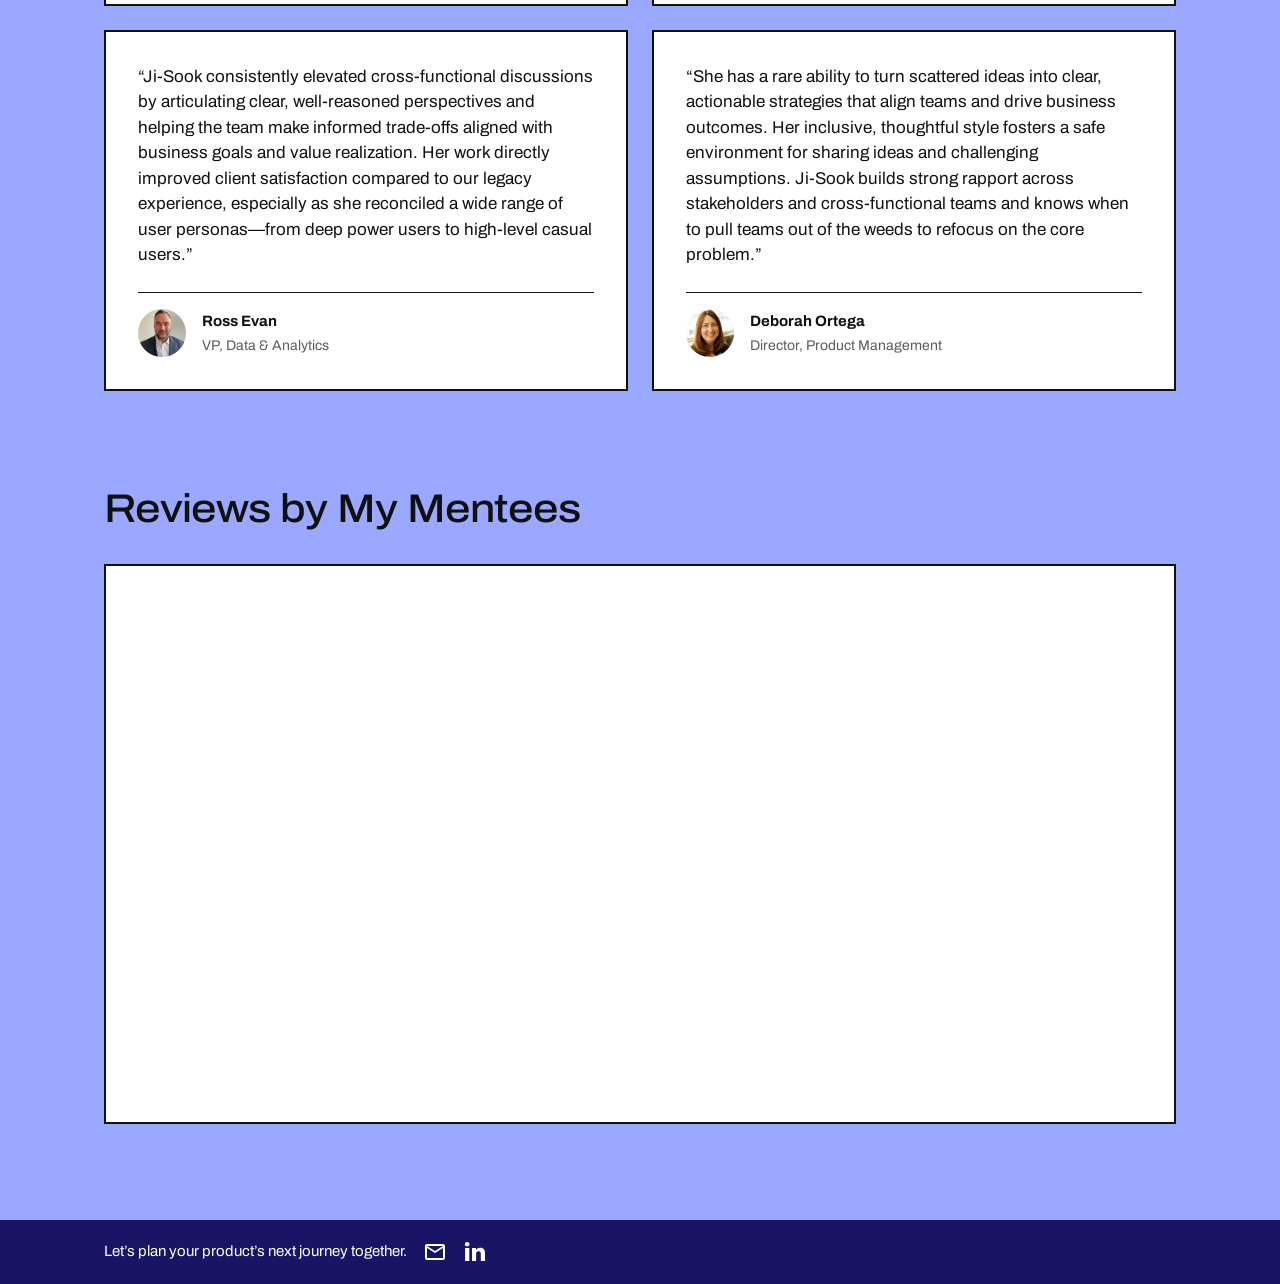
==== commit 93a58feb: "Passport: make the machine-readable lines small, muted fine print Lines stay full width by running l" ====
--- a/index.html
+++ b/index.html
@@ -9,7 +9,7 @@
 <link rel="stylesheet" href="components/site.css?v=3072002a">
 <link rel="stylesheet" href="components/boarding-pass.css?v=f0302952">
 <link rel="stylesheet" href="components/hero.css?v=90e08546">
-<link rel="stylesheet" href="components/passport.css?v=d696c4be">
+<link rel="stylesheet" href="components/passport.css?v=ff56d77f">
 <link rel="stylesheet" href="components/recommendation.css?v=5071fd78">
 <link rel="stylesheet" href="components/stamp-postcards.css?v=e196f2e1">
 <link rel="stylesheet" href="components/theme-departure-board.css?v=6ac6075b">
@@ -133,8 +133,7 @@
       </div>
     </div>
 
-    <p class="mrz" aria-hidden="true">P&lt;UXDYIM&lt;&lt;JI&lt;SOOK&lt;&lt;&lt;&lt;&lt;&lt;&lt;&lt;&lt;&lt;&lt;&lt;&lt;&lt;&lt;&lt;&lt;&lt;&lt;&lt;&lt;&lt;&lt;&lt;&lt;&lt;&lt;
-PRODUCT&lt;DESIGN&lt;&lt;MENTOR&lt;&lt;15&lt;YEARS&lt;&lt;&lt;&lt;&lt;&lt;&lt;&lt;&lt;&lt;&lt;&lt;</p>
+    <p class="mrz" aria-hidden="true"><span>P&lt;UXDYIM&lt;&lt;JI&lt;SOOK&lt;&lt;&lt;&lt;&lt;&lt;&lt;&lt;&lt;&lt;&lt;&lt;&lt;&lt;&lt;&lt;&lt;&lt;&lt;&lt;&lt;&lt;&lt;&lt;&lt;&lt;&lt;&lt;&lt;&lt;&lt;&lt;&lt;&lt;&lt;&lt;&lt;&lt;&lt;&lt;&lt;&lt;&lt;&lt;&lt;&lt;&lt;&lt;&lt;&lt;&lt;&lt;&lt;&lt;&lt;&lt;&lt;&lt;&lt;&lt;&lt;&lt;&lt;&lt;&lt;&lt;&lt;&lt;&lt;&lt;&lt;&lt;&lt;&lt;&lt;&lt;&lt;&lt;&lt;&lt;&lt;&lt;&lt;&lt;&lt;&lt;&lt;&lt;&lt;&lt;&lt;&lt;&lt;&lt;&lt;&lt;&lt;&lt;&lt;&lt;&lt;&lt;&lt;</span><span>PRODUCT&lt;DESIGN&lt;&lt;MENTOR&lt;&lt;15&lt;YEARS&lt;&lt;&lt;&lt;&lt;&lt;&lt;&lt;&lt;&lt;&lt;&lt;&lt;&lt;&lt;&lt;&lt;&lt;&lt;&lt;&lt;&lt;&lt;&lt;&lt;&lt;&lt;&lt;&lt;&lt;&lt;&lt;&lt;&lt;&lt;&lt;&lt;&lt;&lt;&lt;&lt;&lt;&lt;&lt;&lt;&lt;&lt;&lt;&lt;&lt;&lt;&lt;&lt;&lt;&lt;&lt;&lt;&lt;&lt;&lt;&lt;&lt;&lt;&lt;&lt;&lt;&lt;&lt;&lt;&lt;&lt;&lt;&lt;&lt;&lt;&lt;&lt;&lt;&lt;&lt;&lt;&lt;&lt;&lt;&lt;&lt;&lt;&lt;</span></p>
 
   </section>
 
--- a/components/passport.css
+++ b/components/passport.css
@@ -148,25 +148,28 @@
   .seal-main { font-size: 19px; font-weight: 800; fill: currentColor; }
 
   /* machine-readable lines at the foot of the page. Decorative (aria-hidden); the real info is above.
-     Always spans the full passport width: the font grows up to 30px, then letter-spacing
-     fills the rest. Courier New characters are 0.6em wide, so 44 characters = 26.4em. */
+     Small, muted fine print. Each line runs long and is cut at the edge on a whole character,
+     so it spans the full width at any screen size. */
   .mrz {
     --mrz-pad: 22px;
-    --mrz-w: calc(100cqw - 2 * var(--mrz-pad) - 4px);
-    --mrz-fs: min(30px, calc(var(--mrz-w) / 26.4));
     margin: 0;
     border-top: 2px solid var(--ink);
     padding: 14px var(--mrz-pad) 16px;
     font-family: "Courier New", ui-monospace, monospace;
-    font-size: var(--mrz-fs);
-    letter-spacing: calc((var(--mrz-w) - 26.4 * var(--mrz-fs)) / 44);
-    line-height: 1.5;
+    font-size: 15px;
+    letter-spacing: .14em;
+    line-height: 1.55;
+    color: var(--muted);
+  }
+  .mrz span {
+    display: block;
+    width: 100%;
+    width: round(down, 100%, calc(1ch + .14em));
+    overflow: hidden;
     white-space: pre;
-    overflow: hidden;
-    color: var(--ink);
   }
   @media (max-width: 800px) {
-    .mrz { --mrz-pad: 16px; padding-top: 12px; padding-bottom: 14px; }
+    .mrz { --mrz-pad: 16px; padding-top: 12px; padding-bottom: 14px; font-size: 12px; }
     .pp-data .name { margin-bottom: 12px; }
     .pp-grid { grid-template-columns: 1fr; gap: 8px; }
     .pp-grid dd { font-size: 13px; }
@@ -203,3 +206,6 @@
 /* space between the header bar and the passport */
 .page-width > .passport:first-child { margin-top: 40px; }
 @media (max-width: 600px) { .page-width > .passport:first-child { margin-top: 24px; } }
+
+/* smallest phones: keep the full second line visible */
+@media (max-width: 360px) { .mrz { font-size: 10px; } }
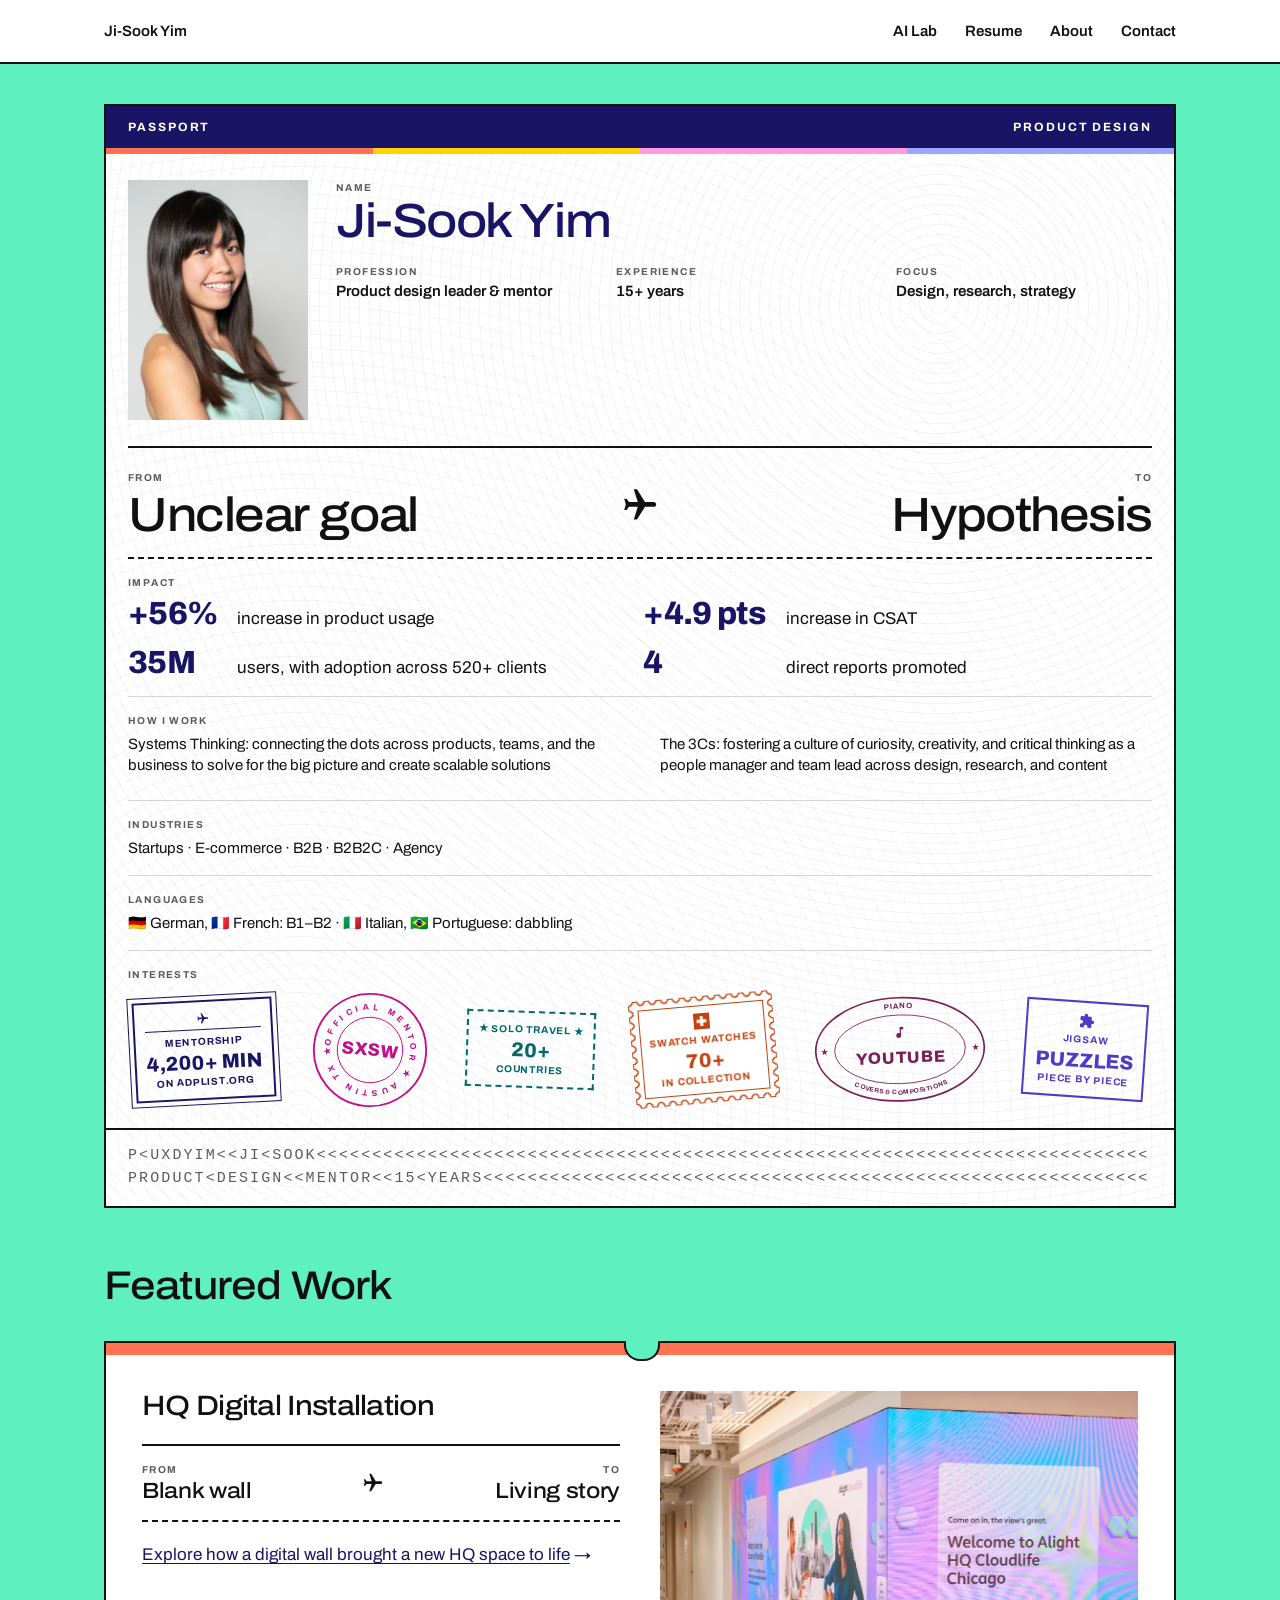
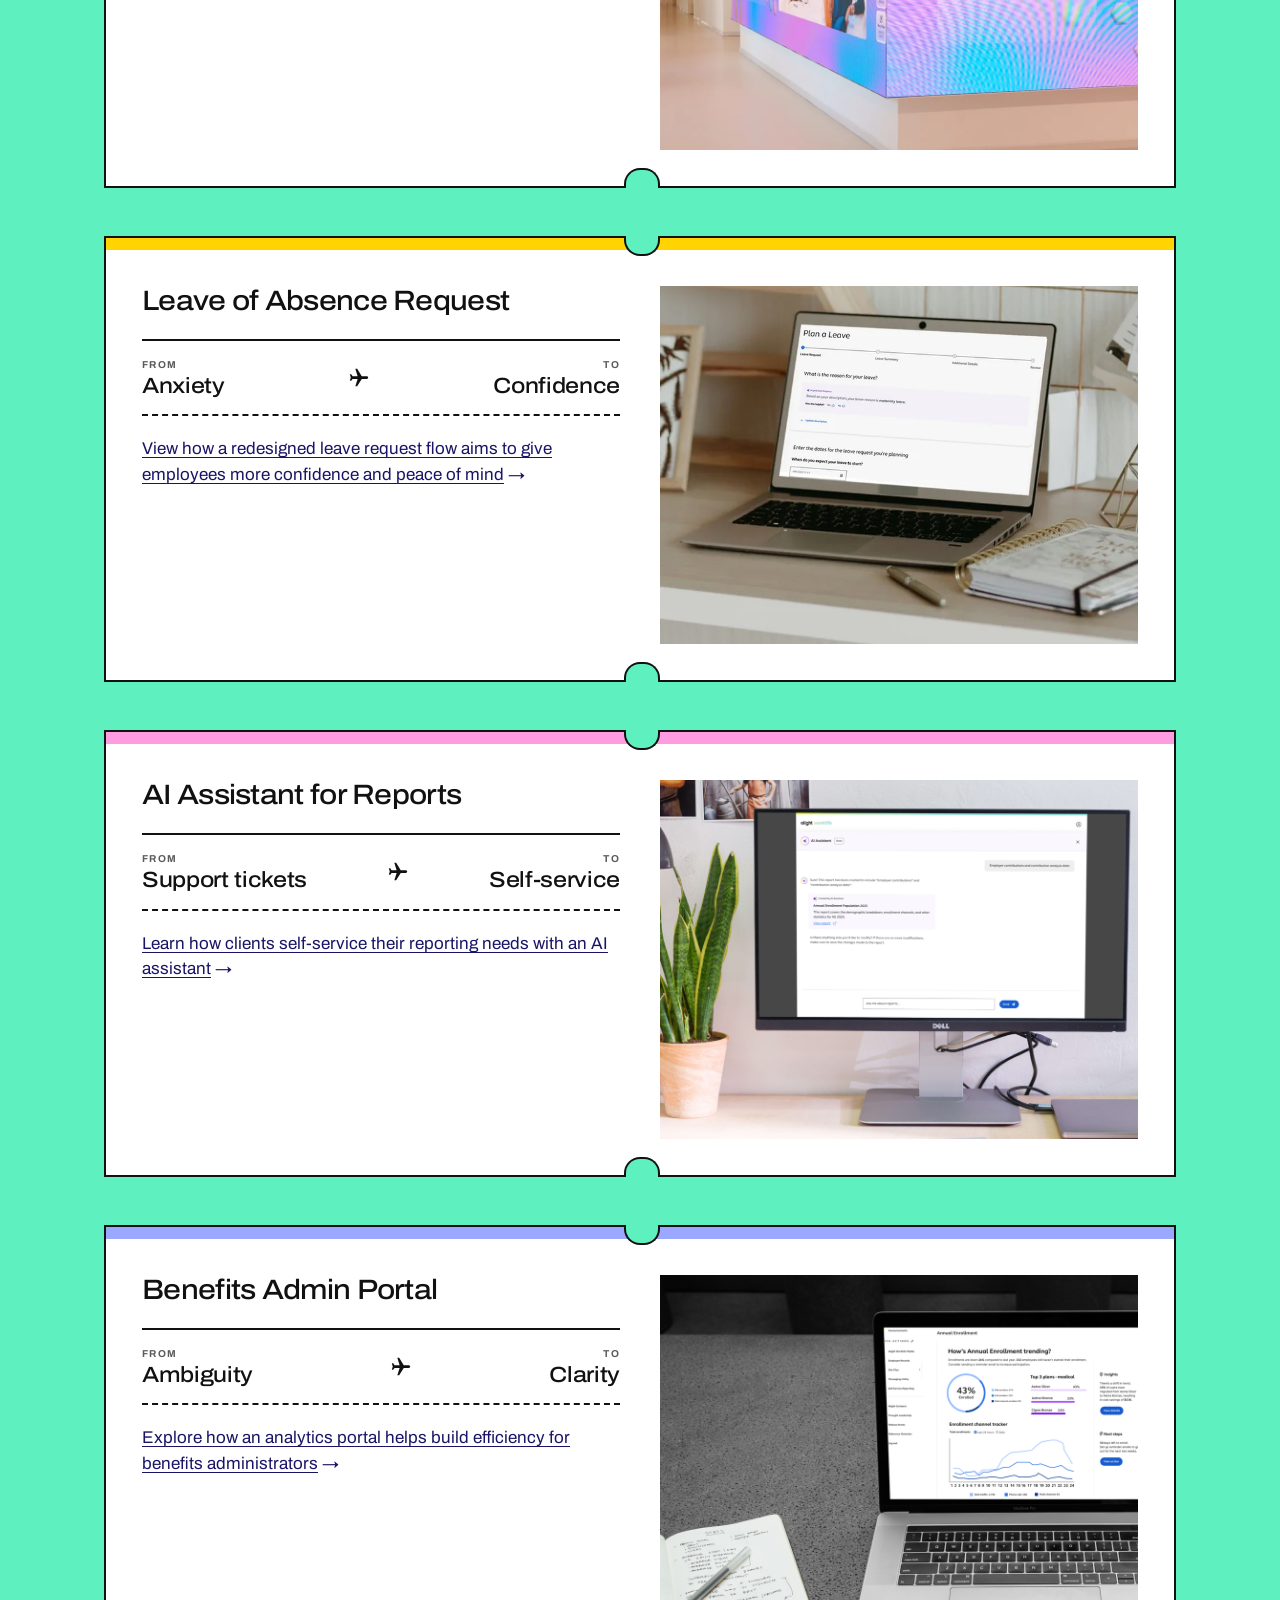
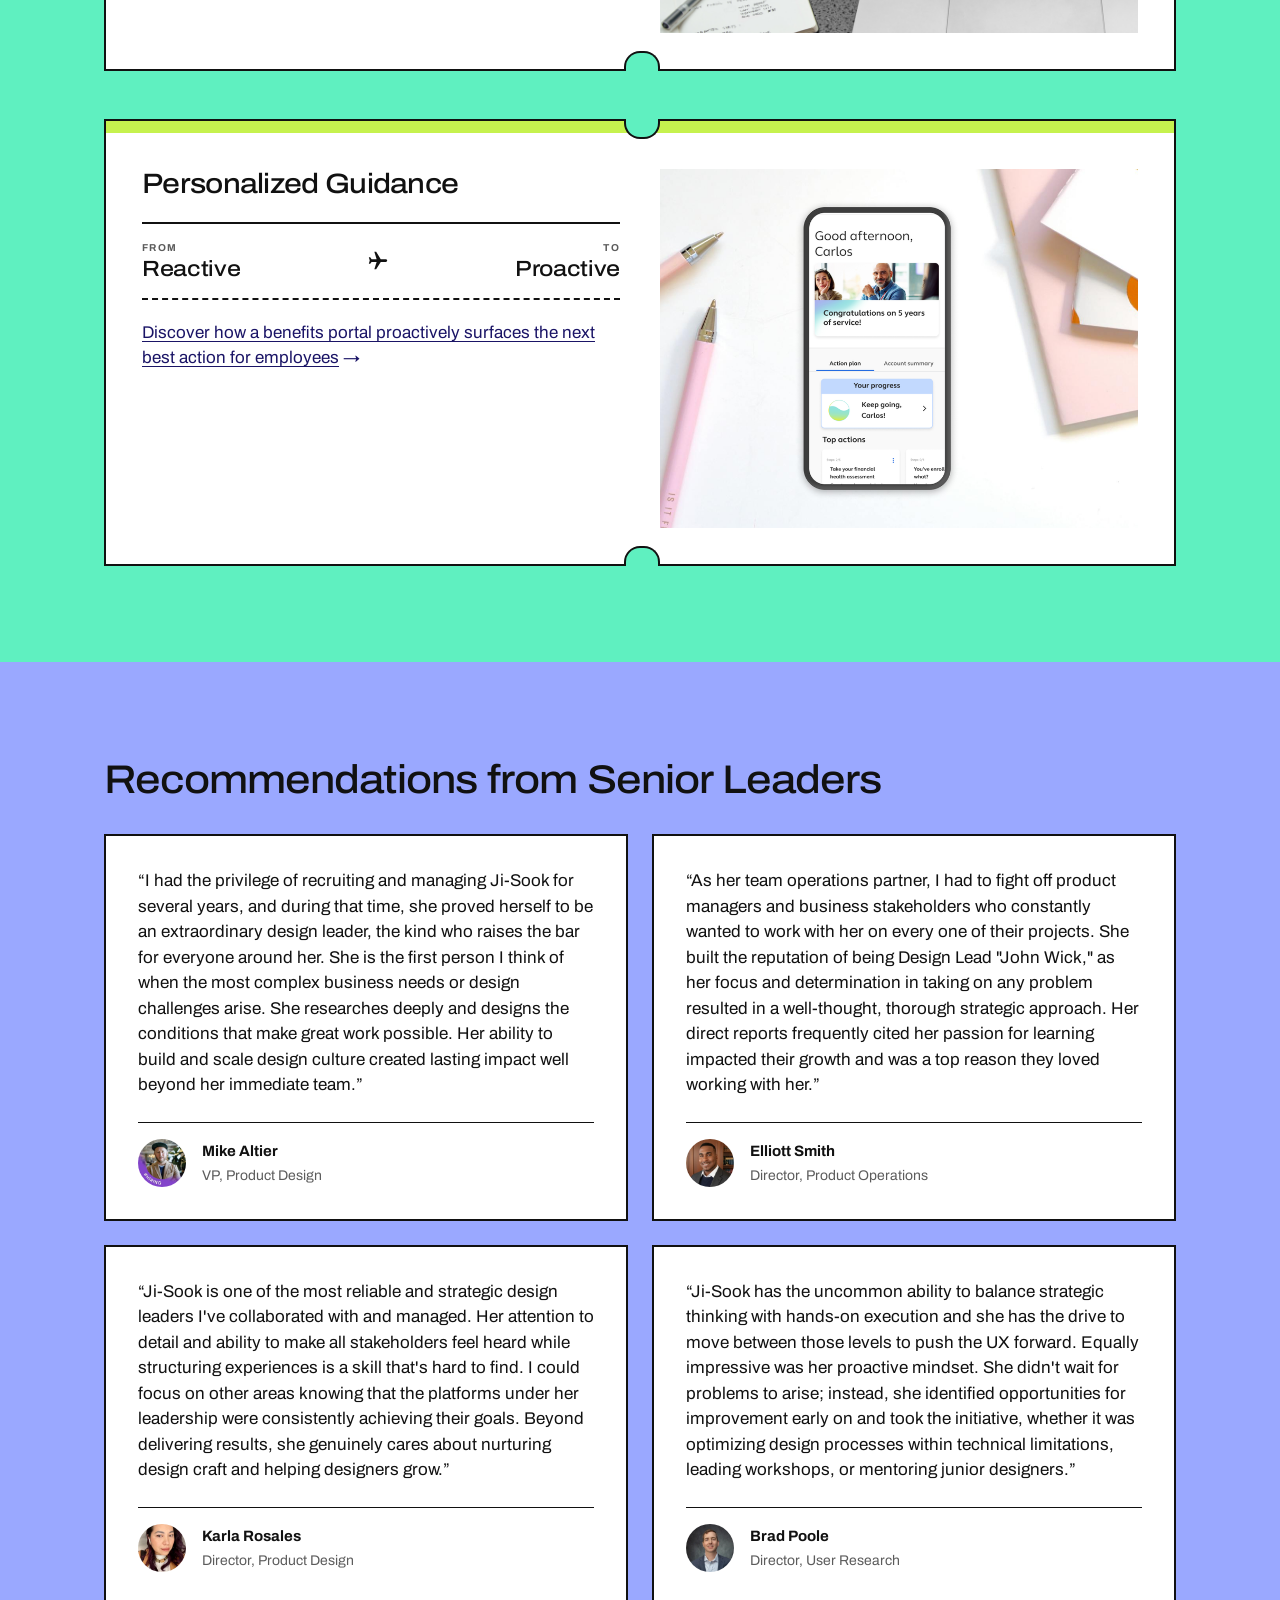
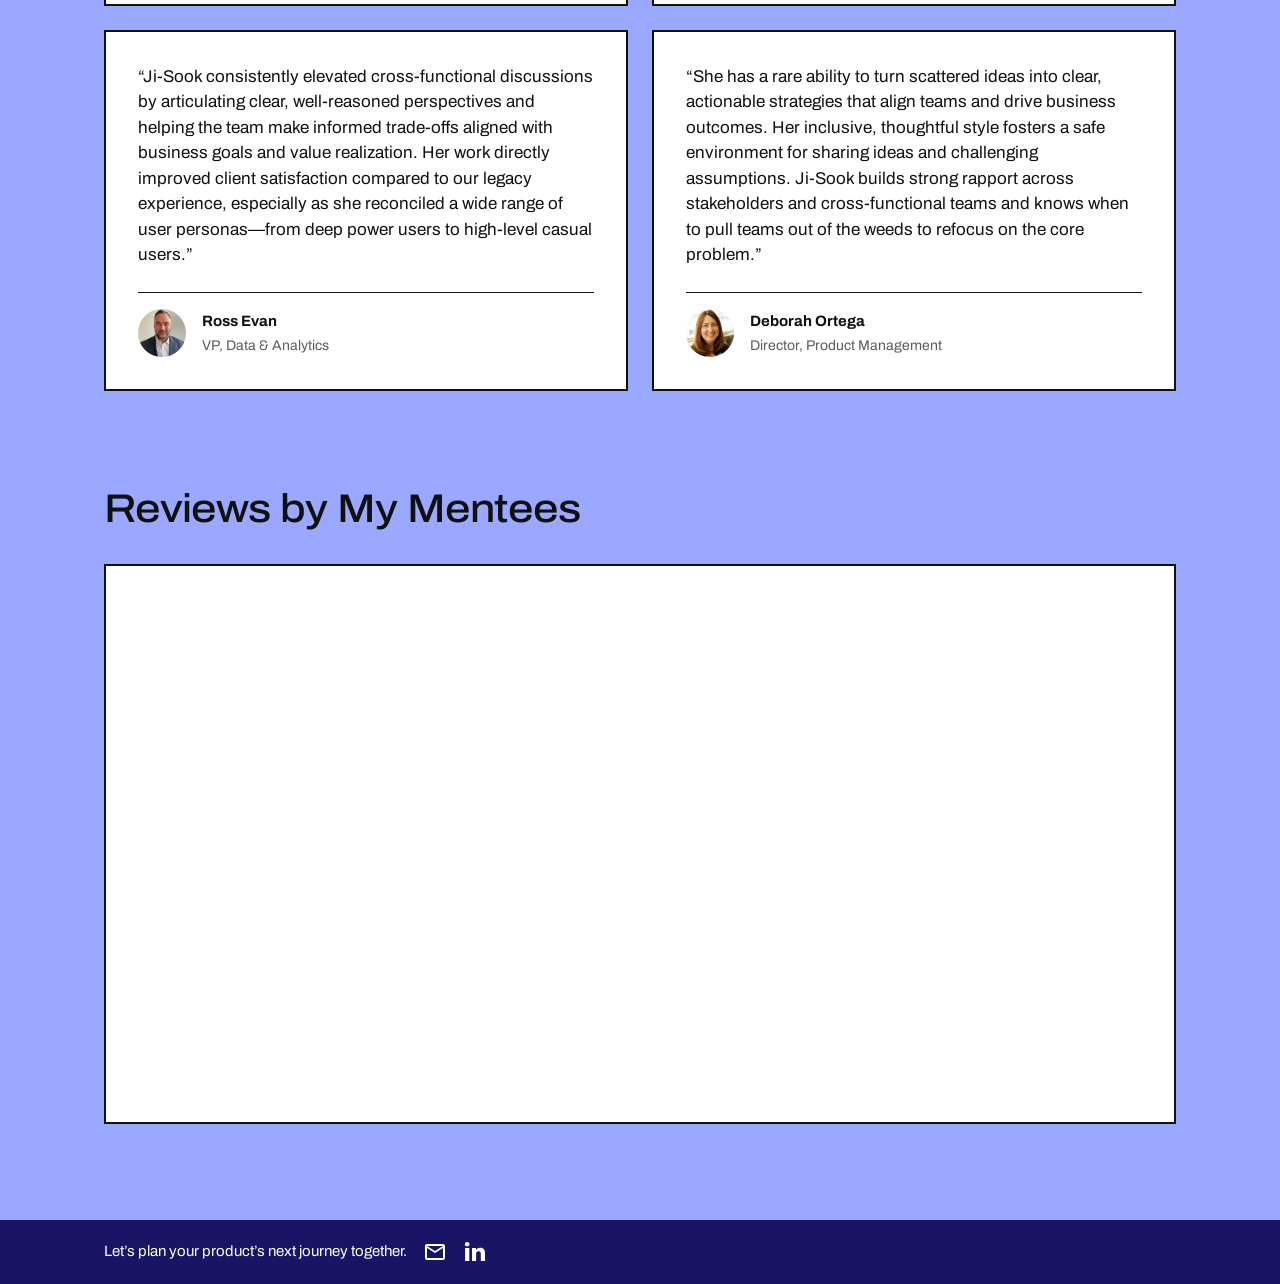
==== commit fa1f8174: "Personalized Guidance: switch route color from indigo to lime - All five project colors are now brig" ====
--- a/index.html
+++ b/index.html
@@ -12,7 +12,7 @@
 <link rel="stylesheet" href="components/passport.css?v=ff56d77f">
 <link rel="stylesheet" href="components/recommendation.css?v=5071fd78">
 <link rel="stylesheet" href="components/stamp-postcards.css?v=e196f2e1">
-<link rel="stylesheet" href="components/theme-departure-board.css?v=6ac6075b">
+<link rel="stylesheet" href="components/theme-departure-board.css?v=830d5881">
 </head>
 <body>
 
--- a/components/theme-departure-board.css
+++ b/components/theme-departure-board.css
@@ -8,6 +8,7 @@
   --pink: #FF9BE0;
   --coral: #FF7350;
   --periwinkle: #9AA8FF;
+  --lime: #C6F24E;
   /* darker inks for text on white stamps (each at least 4.5:1) */
   --ink-magenta: #C2108C;
   --ink-teal: #00686B;
@@ -59,7 +60,7 @@
 .ticket-grid > .boarding-pass:nth-child(5n+2) { --route: var(--signal-yellow); }
 .ticket-grid > .boarding-pass:nth-child(5n+3) { --route: var(--pink); }
 .ticket-grid > .boarding-pass:nth-child(5n+4) { --route: var(--periwinkle); }
-.ticket-grid > .boarding-pass:nth-child(5n+5) { --route: var(--indigo); }
+.ticket-grid > .boarding-pass:nth-child(5n+5) { --route: var(--lime); }
 .boarding-pass::before { background: var(--route); }
 .bp-stub::before, .bp-stub::after { background: var(--page); }
 a.bp-cta { color: var(--indigo); }
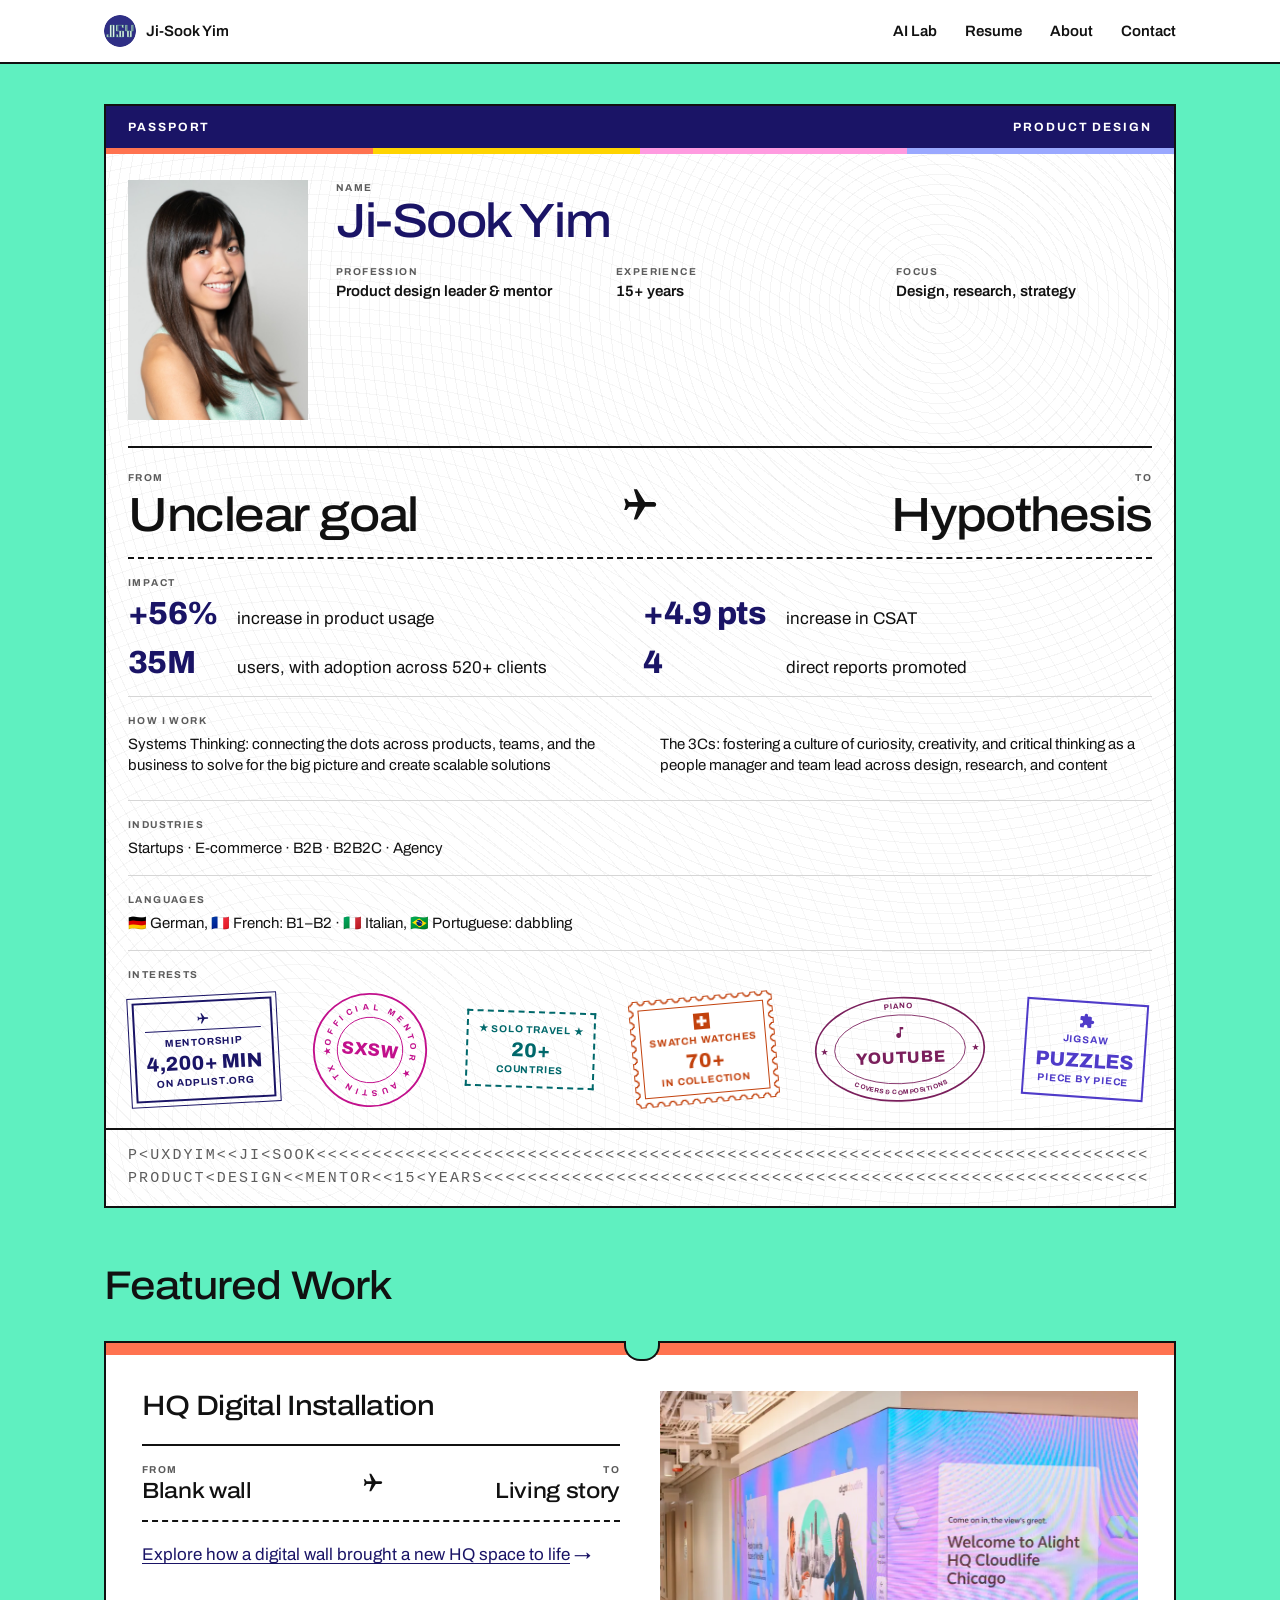
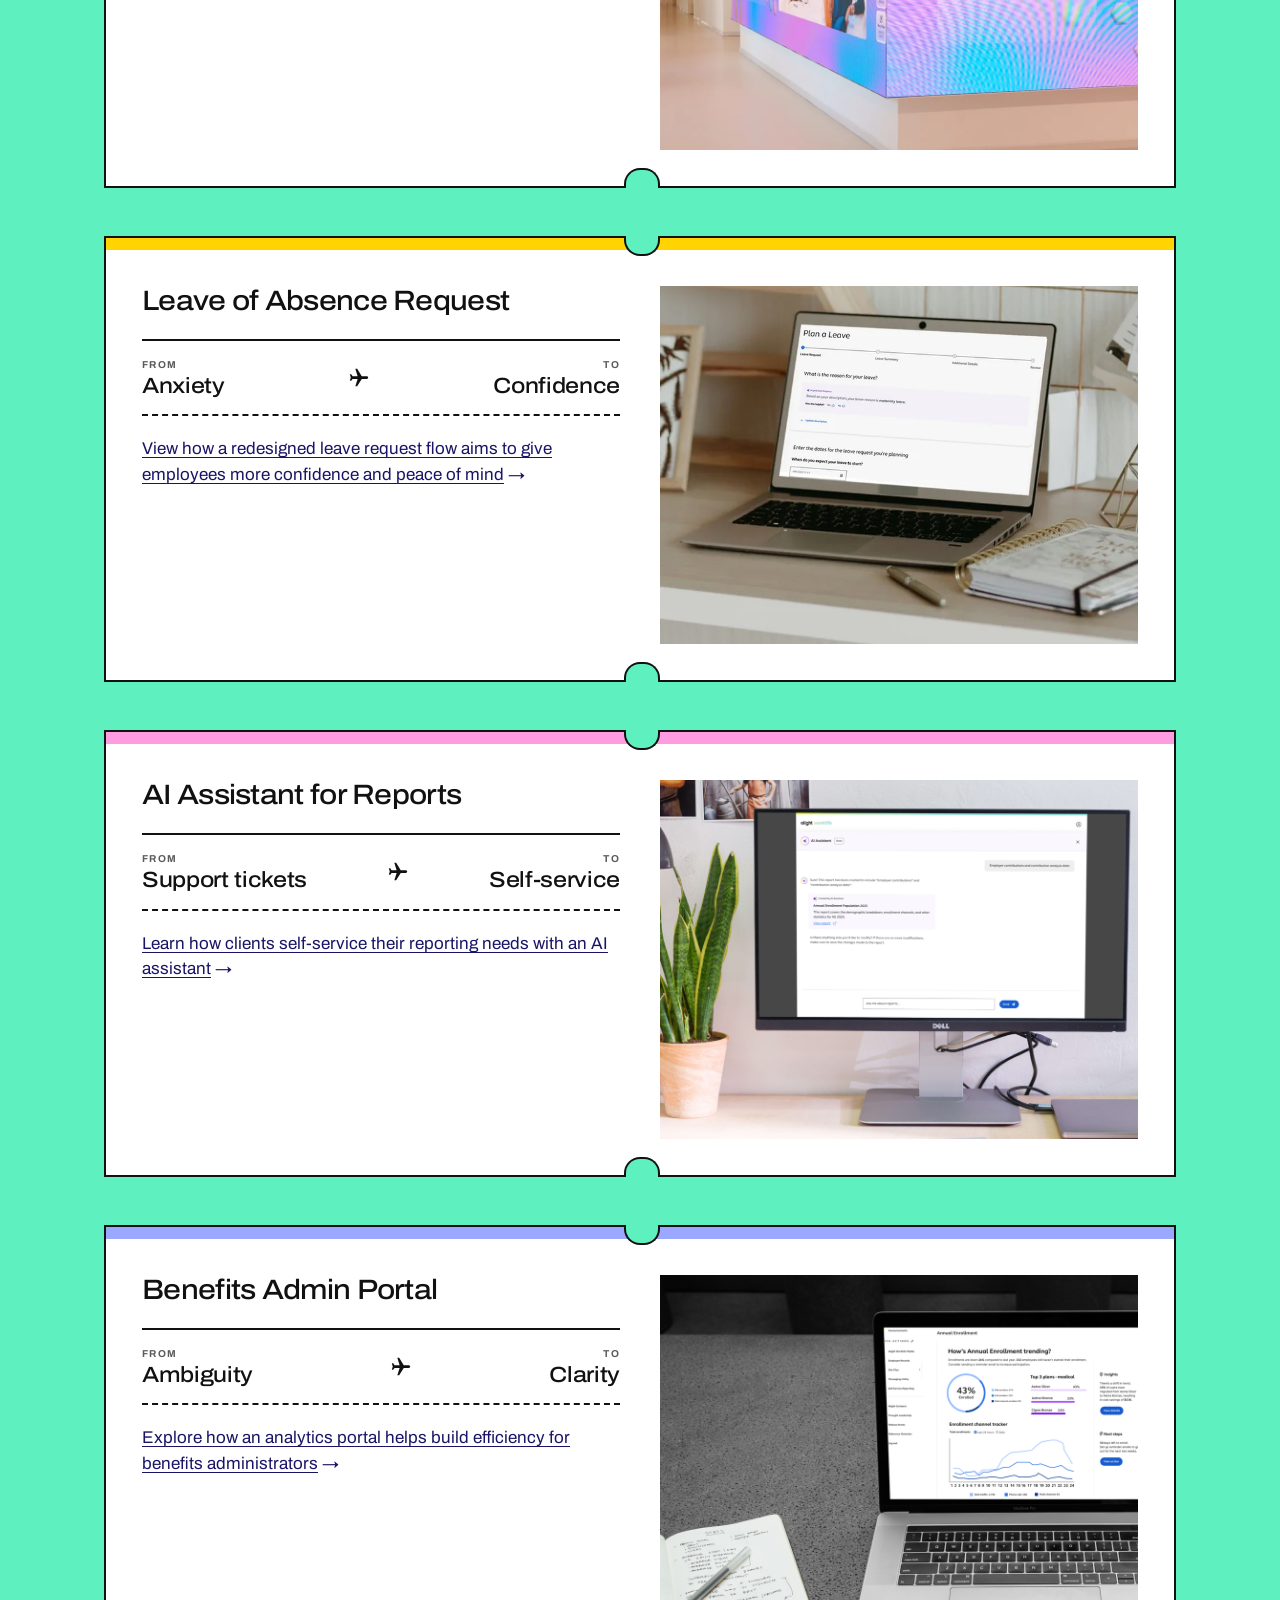
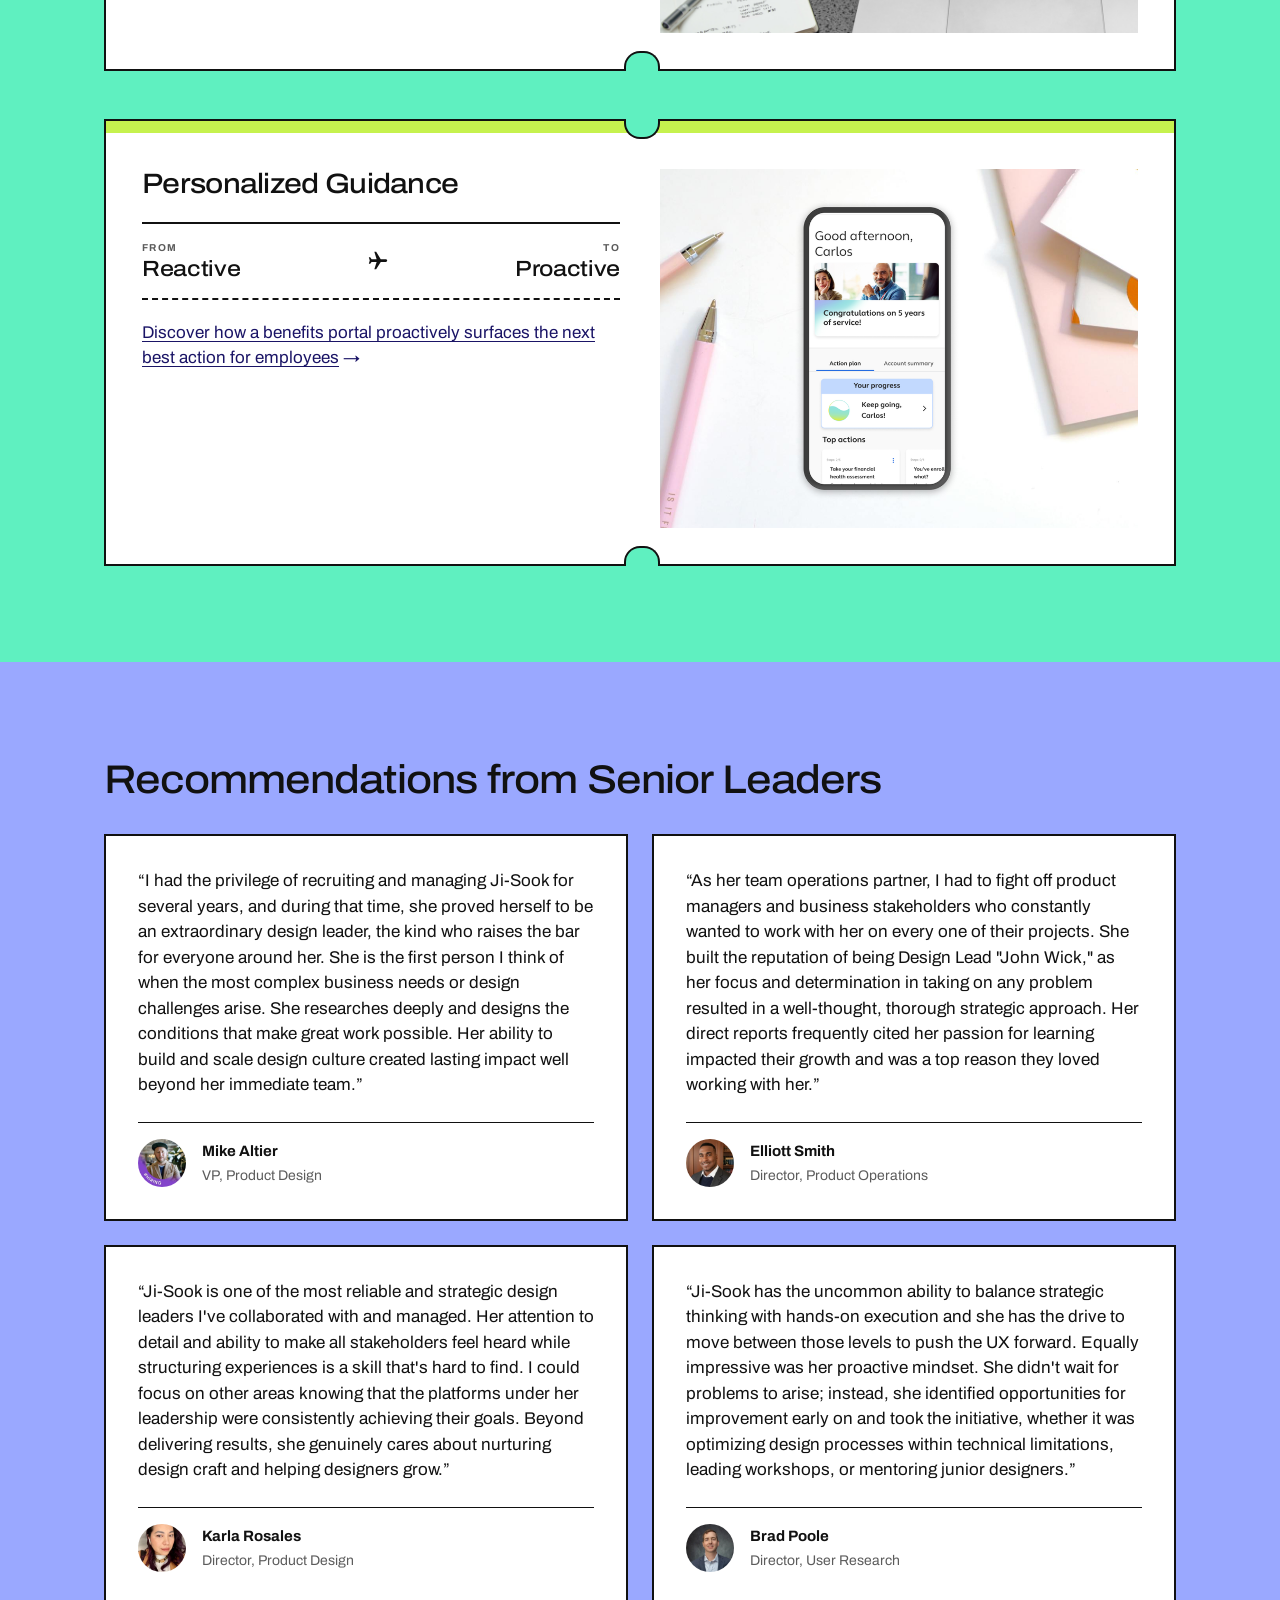
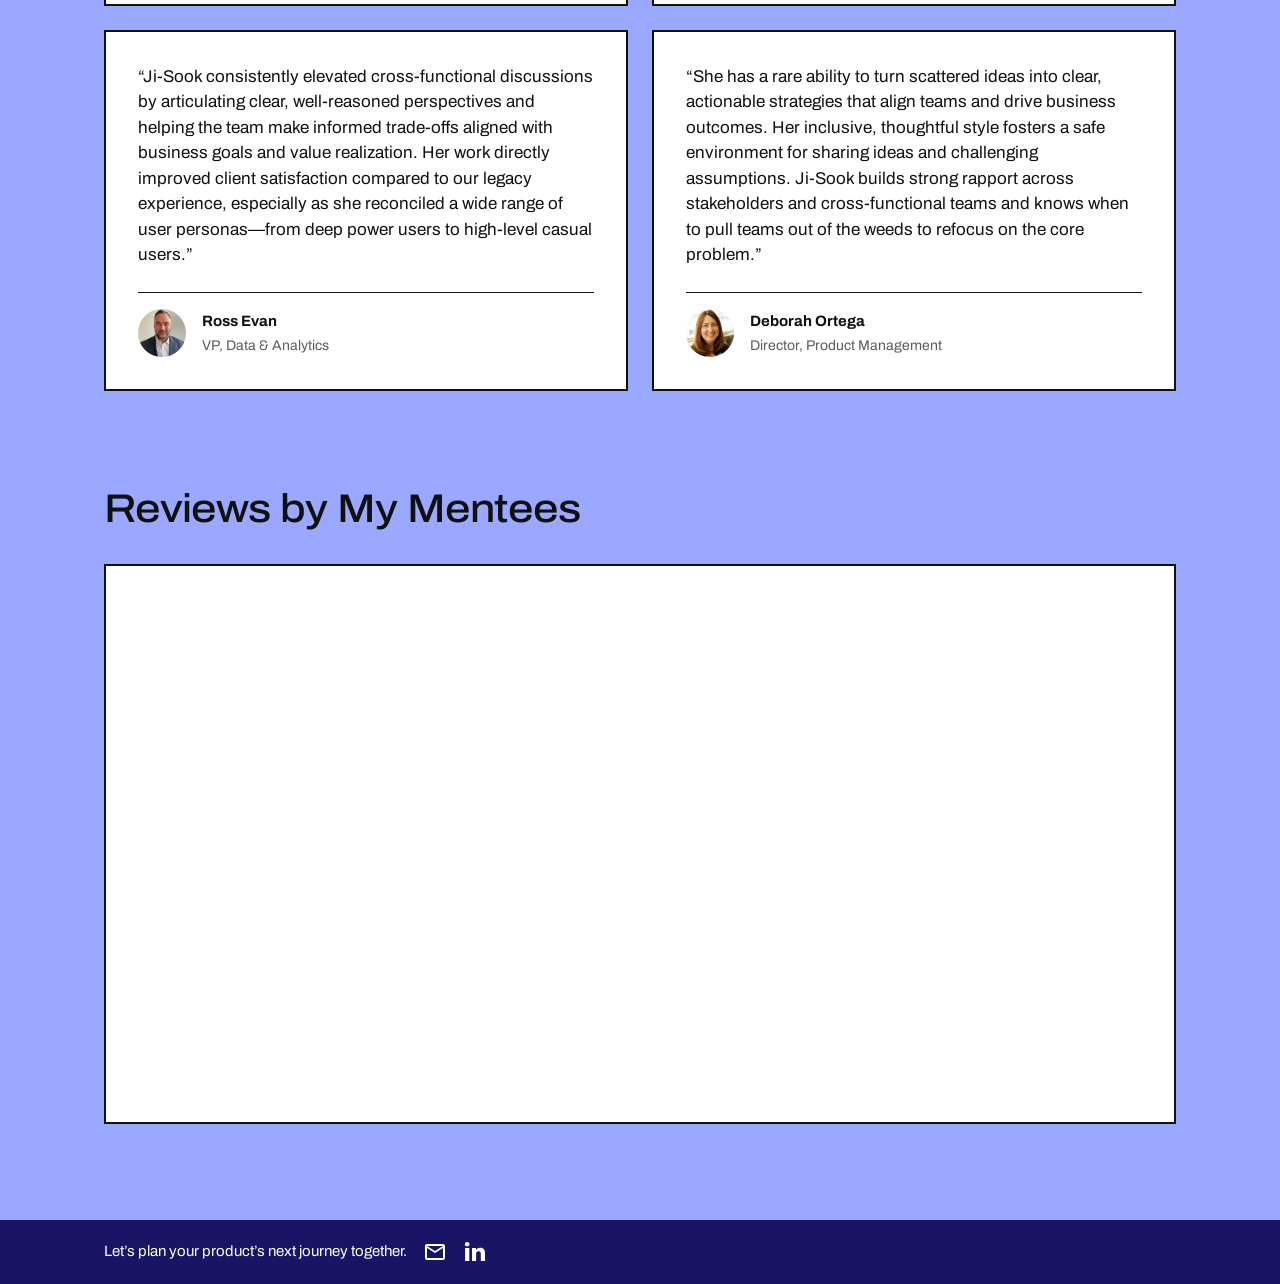
==== commit 28959124: "Header: add the JSY mark and favicon - The mark sits beside the name as one home link. - On phones t" ====
--- a/index.html
+++ b/index.html
@@ -4,21 +4,24 @@
 <meta charset="utf-8">
 <meta name="viewport" content="width=device-width, initial-scale=1">
 <title>Ji-Sook Yim | Product &amp; UX Design</title>
+<link rel="icon" type="image/png" sizes="32x32" href="assets/brand/favicon-32.png">
+<link rel="icon" type="image/png" sizes="192x192" href="assets/brand/favicon-192.png">
+<link rel="apple-touch-icon" href="assets/brand/apple-touch-icon.png">
 <link rel="preconnect" href="https://fonts.gstatic.com" crossorigin>
 <link href="https://fonts.googleapis.com/css2?family=Archivo:wdth,wght@62..125,400..800&family=Caveat:wght@600;700&display=swap" rel="stylesheet">
-<link rel="stylesheet" href="components/site.css?v=3072002a">
+<link rel="stylesheet" href="components/site.css?v=96ff0955">
 <link rel="stylesheet" href="components/boarding-pass.css?v=f0302952">
 <link rel="stylesheet" href="components/hero.css?v=90e08546">
 <link rel="stylesheet" href="components/passport.css?v=ff56d77f">
 <link rel="stylesheet" href="components/recommendation.css?v=5071fd78">
 <link rel="stylesheet" href="components/stamp-postcards.css?v=e196f2e1">
-<link rel="stylesheet" href="components/theme-departure-board.css?v=830d5881">
+<link rel="stylesheet" href="components/theme-departure-board.css?v=c4d1ed7f">
 </head>
 <body>
 
 <div class="site-bar">
 <header class="site-nav">
-  <a class="site-name" href="index.html">Ji-Sook Yim</a>
+  <a class="site-name" href="index.html"><img class="site-mark" src="assets/brand/jsy-mark.webp" alt="" width="32" height="32"><span class="site-name-text">Ji-Sook Yim</span></a>
   <nav>
     <ul>
       <li><a href="#">AI Lab</a></li>
--- a/components/site.css
+++ b/components/site.css
@@ -46,7 +46,8 @@
 }
 /* every header link has a 32px-tall tap target */
 .site-name, .site-nav a { display: inline-flex; align-items: center; min-height: 32px; }
-.site-name { font-weight: 800; color: var(--ink); text-decoration: none; font-size: 18px; }
+.site-name { gap: 10px; font-weight: 800; color: var(--ink); text-decoration: none; font-size: 18px; }
+.site-mark { display: block; flex: none; width: 32px; height: 32px; border-radius: 50%; }
 .site-nav ul { display: flex; gap: 28px; list-style: none; margin: 0; padding: 0; }
 .site-nav a { color: var(--ink); text-decoration: none; font-size: 15px; font-weight: 600; }
 
@@ -200,6 +201,19 @@
   .footer-line { font-size: 13px; }
 }
 
+/* phones: the JSY mark stands in for the name, which stays available to screen readers */
+@media (max-width: 480px) {
+  .site-name-text {
+    position: absolute;
+    width: 1px;
+    height: 1px;
+    margin: -1px;
+    overflow: hidden;
+    clip: rect(0, 0, 0, 0);
+    white-space: nowrap;
+  }
+}
+
 /* smallest phones: tighten the header so every link stays inside the margin */
 @media (max-width: 360px) {
   .site-nav { gap: 8px; }
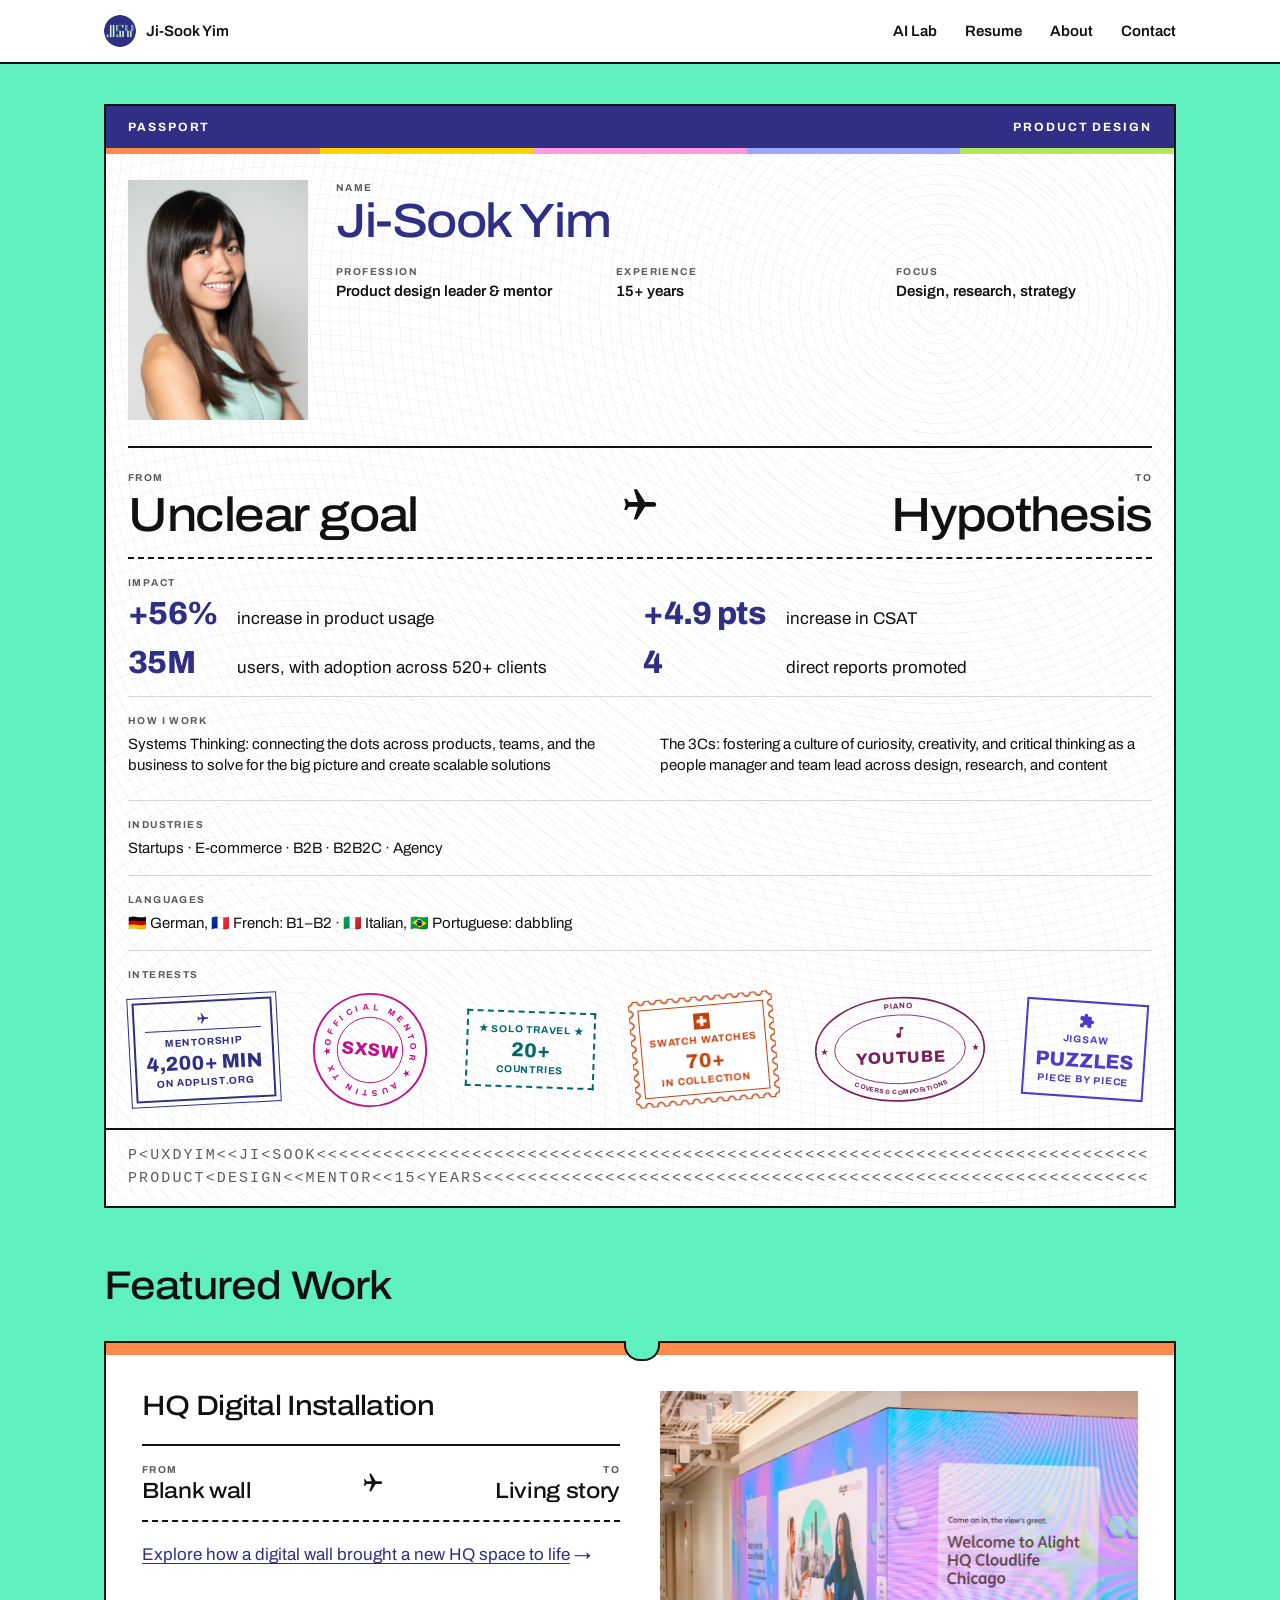
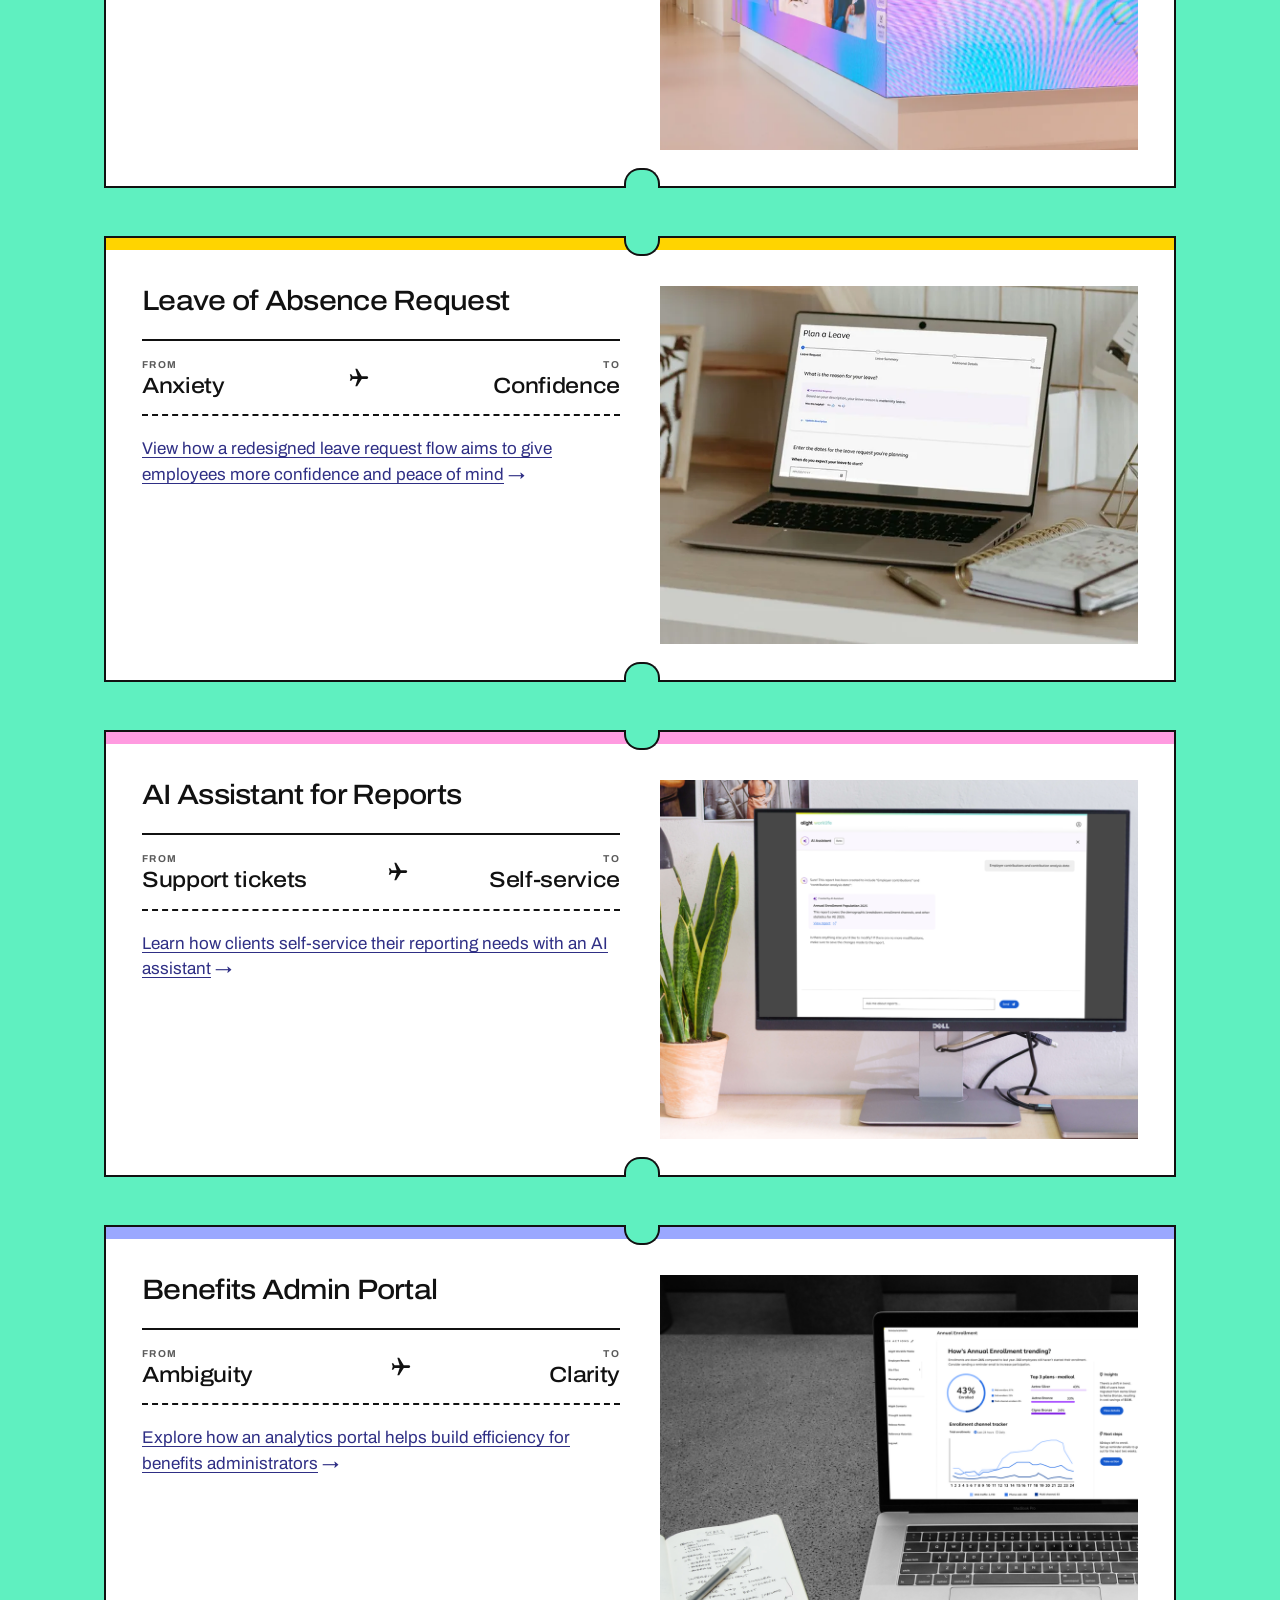
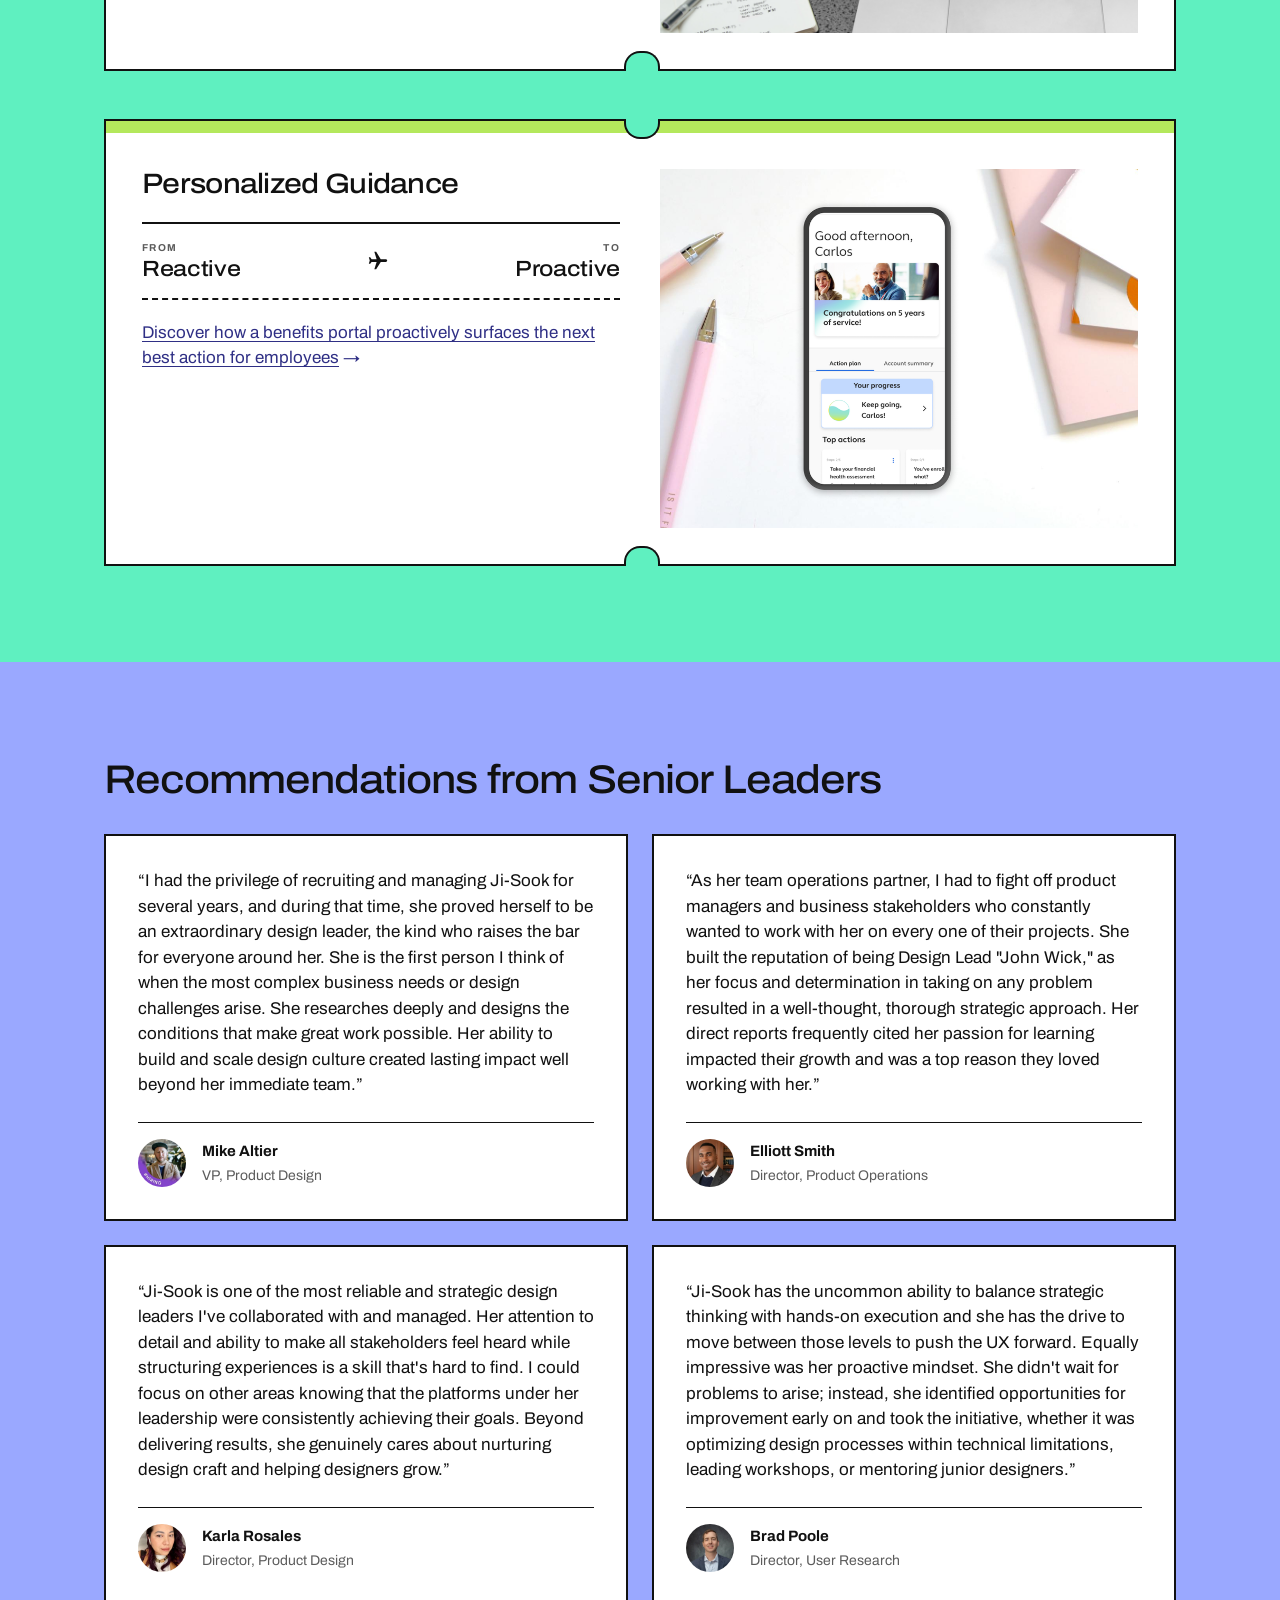
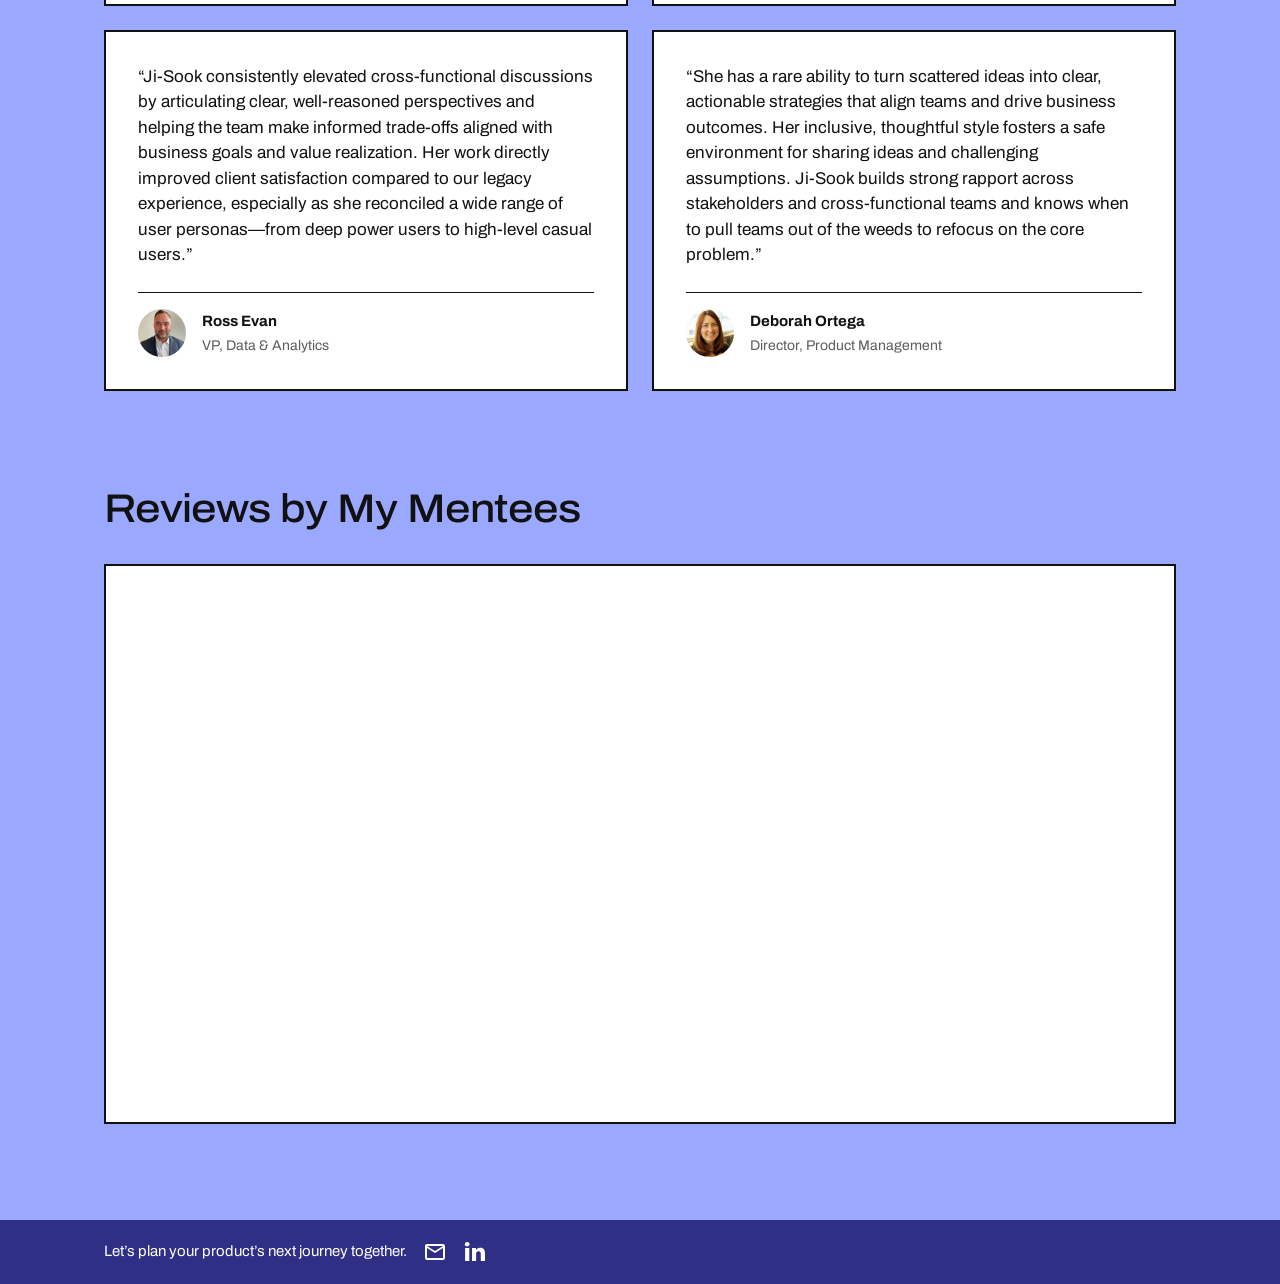
==== commit 9c8c9ef6: "Tune brand and route colors Match indigo to the JSY logo, keep the brighter mint, and even out the s" ====
--- a/index.html
+++ b/index.html
@@ -15,7 +15,7 @@
 <link rel="stylesheet" href="components/passport.css?v=ff56d77f">
 <link rel="stylesheet" href="components/recommendation.css?v=5071fd78">
 <link rel="stylesheet" href="components/stamp-postcards.css?v=e196f2e1">
-<link rel="stylesheet" href="components/theme-departure-board.css?v=c4d1ed7f">
+<link rel="stylesheet" href="components/theme-departure-board.css?v=722f740d">
 </head>
 <body>
 
--- a/components/theme-departure-board.css
+++ b/components/theme-departure-board.css
@@ -2,13 +2,13 @@
    Loaded last, so it sets the colors on top of the shared components. */
 
 :root {
-  --indigo: #1A1466;
+  --indigo: #2F2F85;
   --signal-yellow: #FFD400;
   --mint: #5FF0C0;
   --pink: #FF9BE0;
-  --coral: #FF7350;
+  --coral: #FF8A4C;
   --periwinkle: #9AA8FF;
-  --lime: #C6F24E;
+  --lime: #B4E85C;
   /* darker inks for text on white stamps (each at least 4.5:1) */
   --ink-magenta: #C2108C;
   --ink-teal: #00686B;
@@ -34,10 +34,11 @@
   right: 0;
   height: 6px;
   background: linear-gradient(90deg,
-    var(--coral) 0 25%,
-    var(--signal-yellow) 25% 50%,
-    var(--pink) 50% 75%,
-    var(--periwinkle) 75% 100%);
+    var(--coral) 0 20%,
+    var(--signal-yellow) 20% 40%,
+    var(--pink) 40% 60%,
+    var(--periwinkle) 60% 80%,
+    var(--lime) 80% 100%);
 }
 .pp-data .name { color: var(--indigo); }
 .im-num { color: var(--indigo); }
